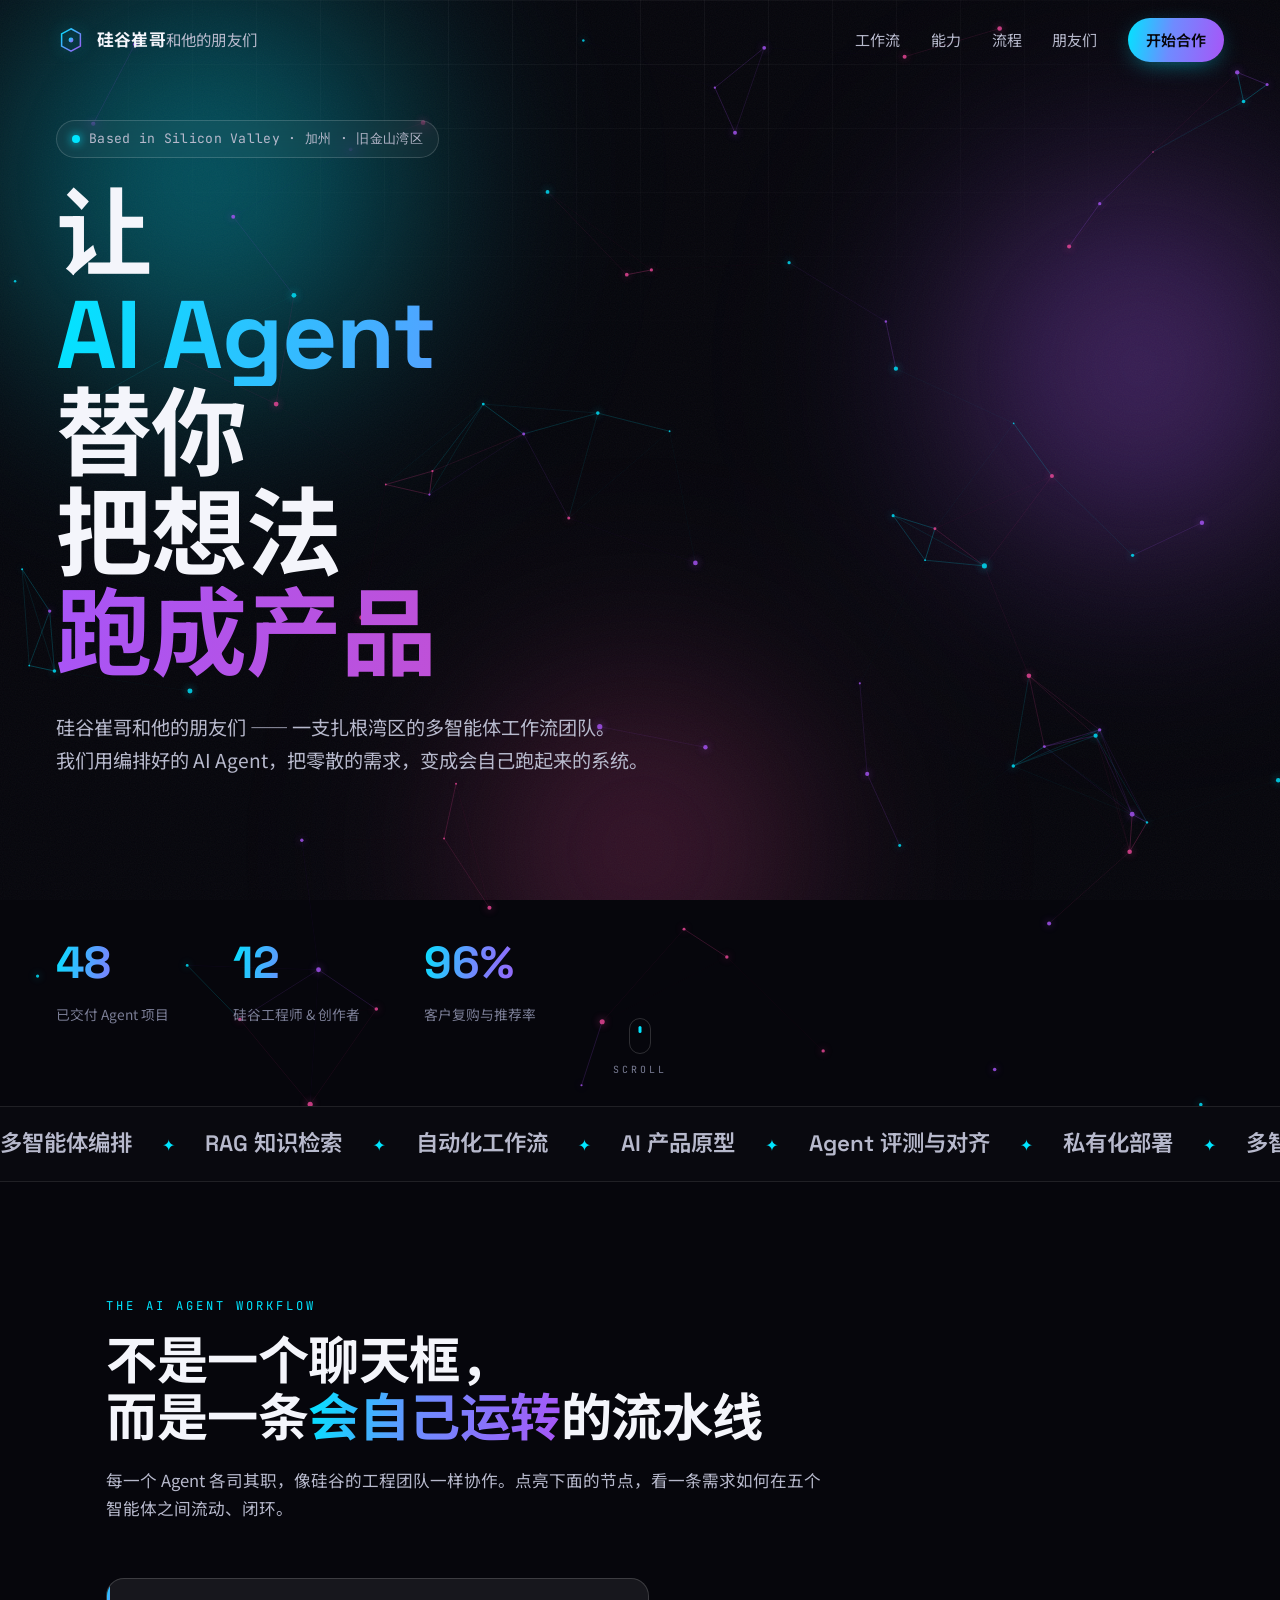
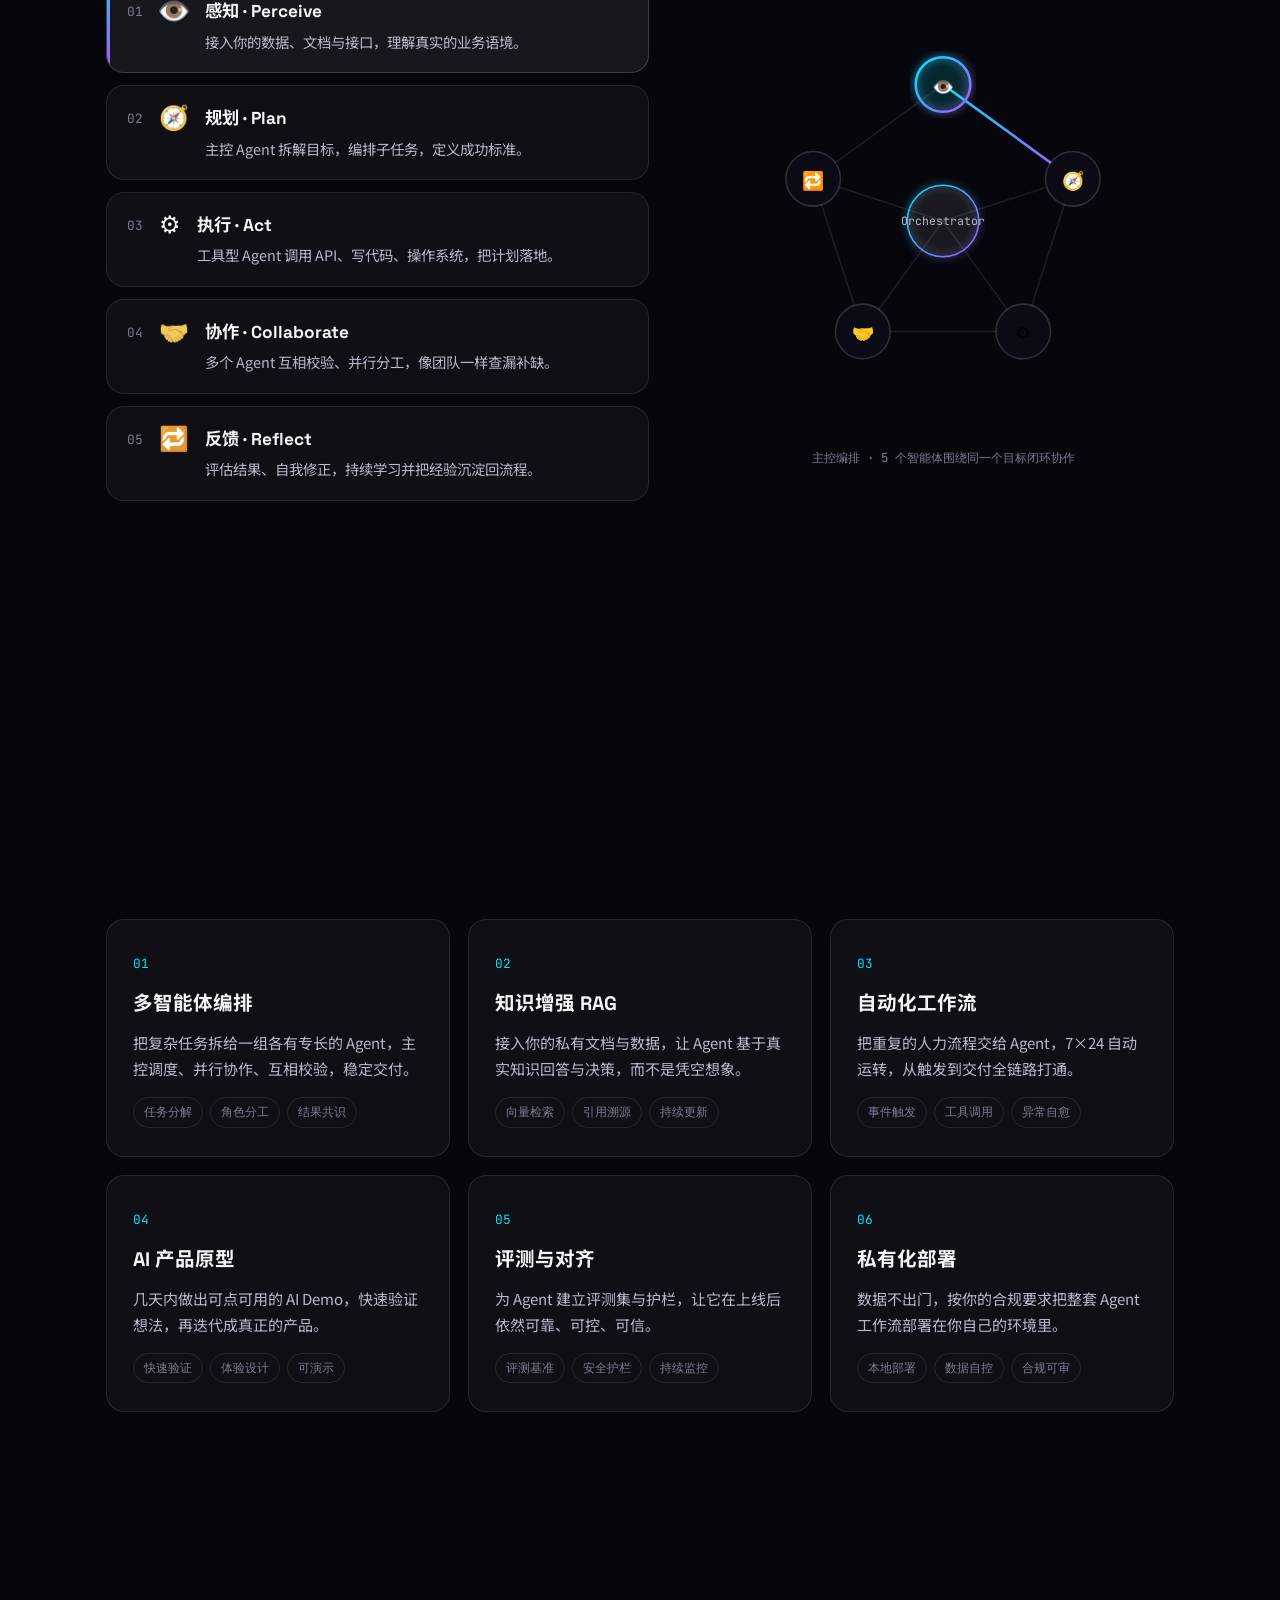
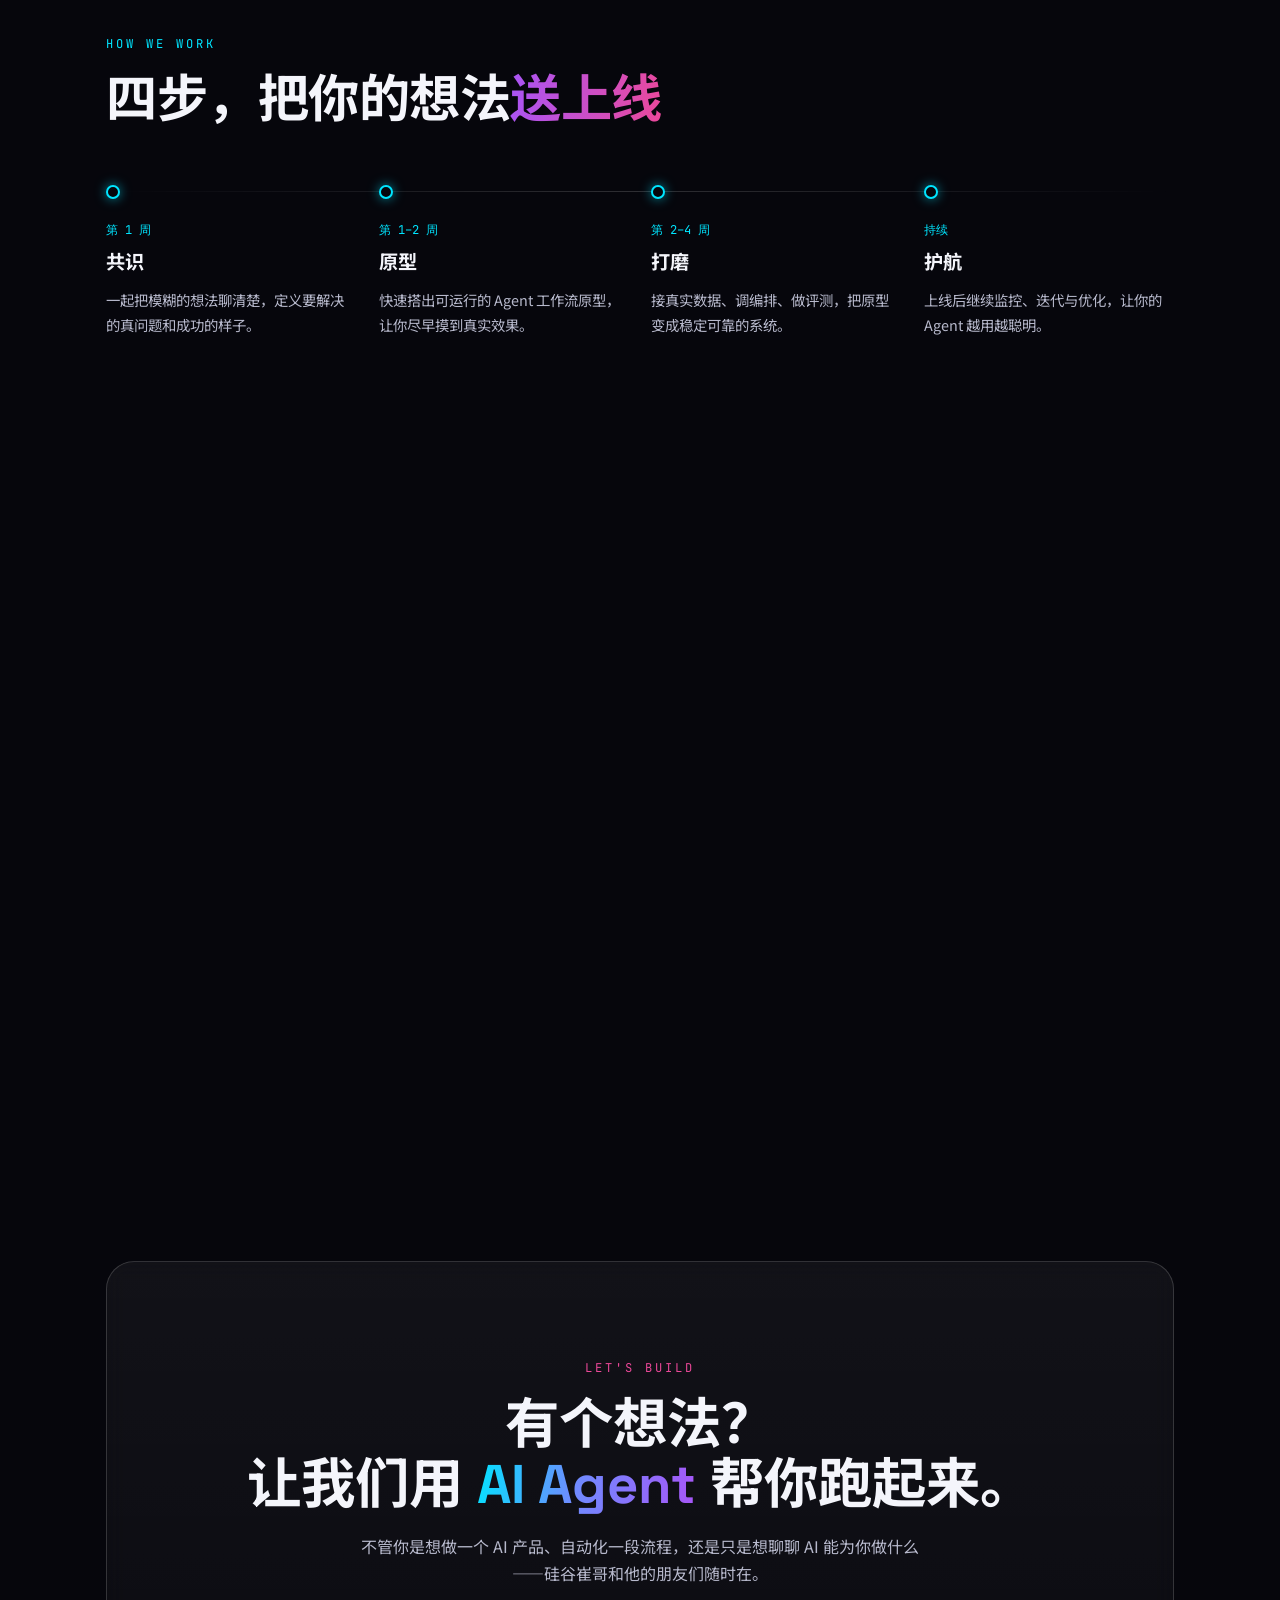
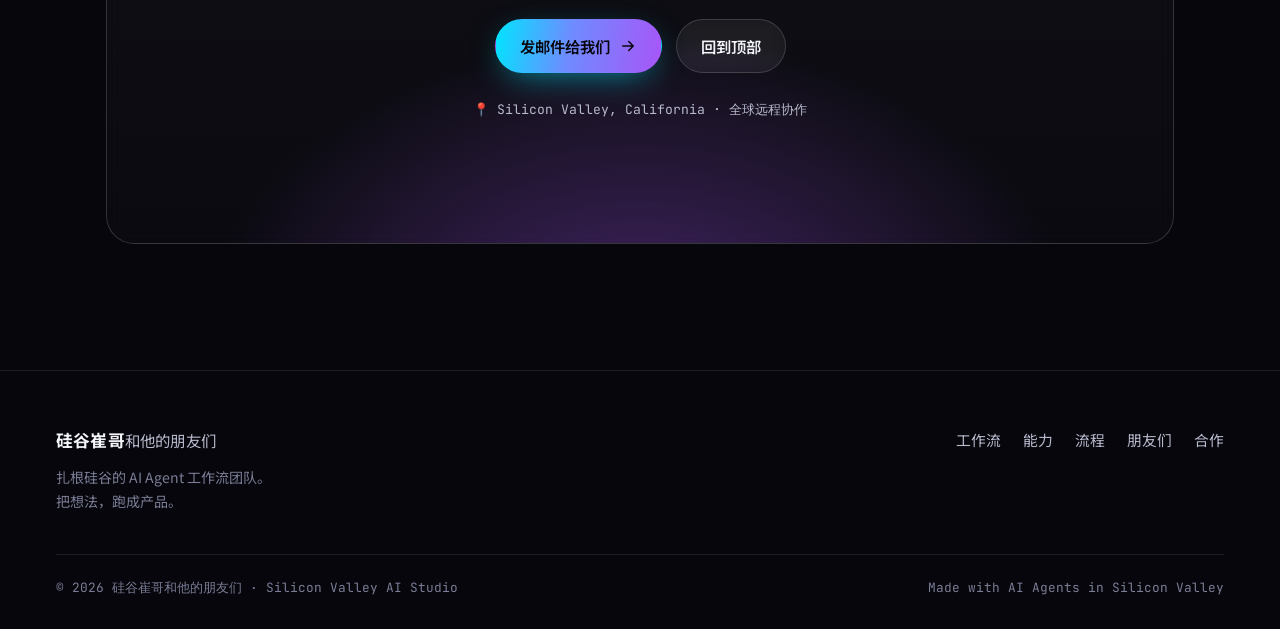
==== index.html @ d80233f5 "feat: 硅谷崔哥和他的朋友们 AI Agent 工作流官网 为「硅谷崔哥和他的朋友们」打造的品牌官网首版：  - Hero 神经网络粒子动画（Canvas），随光标流动 - 交互式 AI Agen" ====
<!DOCTYPE html>
<html lang="zh-CN">
<head>
  <meta charset="UTF-8" />
  <meta name="viewport" content="width=device-width, initial-scale=1.0" />
  <title>硅谷崔哥和他的朋友们 · AI Agent 工作流 | Silicon Valley AI Studio</title>
  <meta name="description" content="硅谷崔哥和他的朋友们——一支扎根硅谷的 AI Agent 工作流团队，用多智能体协作把你的想法变成可运行的产品。科技与艺术并存，让 AI 真正为你工作。" />
  <meta name="theme-color" content="#06060c" />
  <meta property="og:title" content="硅谷崔哥和他的朋友们 · AI Agent 工作流" />
  <meta property="og:description" content="扎根硅谷的多智能体工作流团队，把想法变成产品。" />
  <meta property="og:type" content="website" />
  <link rel="preconnect" href="https://fonts.googleapis.com" />
  <link rel="preconnect" href="https://fonts.gstatic.com" crossorigin />
  <link href="https://fonts.googleapis.com/css2?family=Space+Grotesk:wght@400;500;600;700&family=Inter:wght@400;500;600&family=Noto+Serif+SC:wght@500;700&family=Noto+Sans+SC:wght@300;400;500;700&family=JetBrains+Mono:wght@400;500&display=swap" rel="stylesheet" />
  <link rel="stylesheet" href="assets/css/style.css" />
  <link rel="icon" href="data:image/svg+xml,%3Csvg xmlns='http://www.w3.org/2000/svg' viewBox='0 0 32 32'%3E%3Cdefs%3E%3ClinearGradient id='g' x1='0' y1='0' x2='1' y2='1'%3E%3Cstop offset='0' stop-color='%2300e5ff'/%3E%3Cstop offset='1' stop-color='%23a855f7'/%3E%3C/linearGradient%3E%3C/defs%3E%3Crect width='32' height='32' rx='8' fill='%23090912'/%3E%3Cpath d='M16 5 L25 10 L25 22 L16 27 L7 22 L7 10 Z' fill='none' stroke='url(%23g)' stroke-width='2'/%3E%3Ccircle cx='16' cy='16' r='3' fill='url(%23g)'/%3E%3C/svg%3E" />
</head>
<body>
  <div class="aurora" aria-hidden="true">
    <span class="aurora__blob aurora__blob--1"></span>
    <span class="aurora__blob aurora__blob--2"></span>
    <span class="aurora__blob aurora__blob--3"></span>
  </div>
  <div class="grain" aria-hidden="true"></div>
  <div class="grid-overlay" aria-hidden="true"></div>

  <header class="nav" id="nav">
    <a class="nav__brand" href="#top" aria-label="返回顶部">
      <span class="nav__logo" aria-hidden="true">
        <svg viewBox="0 0 32 32" width="30" height="30">
          <defs>
            <linearGradient id="navg" x1="0" y1="0" x2="1" y2="1">
              <stop offset="0" stop-color="#00e5ff"/>
              <stop offset="1" stop-color="#a855f7"/>
            </linearGradient>
          </defs>
          <path d="M16 4 L26 9.5 L26 22.5 L16 28 L6 22.5 L6 9.5 Z" fill="none" stroke="url(#navg)" stroke-width="1.6"/>
          <circle cx="16" cy="16" r="2.6" fill="url(#navg)"/>
        </svg>
      </span>
      <span class="nav__name">硅谷崔哥<em>和他的朋友们</em></span>
    </a>
    <nav class="nav__links" aria-label="主导航">
      <a href="#workflow">工作流</a>
      <a href="#capabilities">能力</a>
      <a href="#process">流程</a>
      <a href="#friends">朋友们</a>
      <a href="#contact" class="nav__cta">开始合作</a>
    </nav>
    <button class="nav__toggle" id="navToggle" aria-label="打开菜单" aria-expanded="false">
      <span></span><span></span><span></span>
    </button>
  </header>

  <main id="top">
    <section class="hero" id="hero">
      <canvas class="hero__canvas" id="heroCanvas" aria-hidden="true"></canvas>
      <div class="hero__inner">
        <div class="hero__badge reveal">
          <span class="dot"></span> Based in Silicon Valley · 加州 · 旧金山湾区
        </div>
        <h1 class="hero__title">
          <span class="reveal" style="--d:.05s">让 <span class="grad">AI Agent</span> 替你</span>
          <span class="reveal" style="--d:.12s">把想法<span class="grad grad--2">跑成产品</span></span>
        </h1>
        <p class="hero__sub reveal" style="--d:.2s">
          硅谷崔哥和他的朋友们 —— 一支扎根湾区的多智能体工作流团队。<br />
          我们用编排好的 AI Agent，把零散的需求，变成会自己跑起来的系统。
        </p>
        <div class="hero__actions reveal" style="--d:.28s">
          <a href="#contact" class="btn btn--primary">
            <span>聊聊你的项目</span>
            <svg viewBox="0 0 24 24" width="18" height="18"><path d="M5 12h14M13 6l6 6-6 6" fill="none" stroke="currentColor" stroke-width="2" stroke-linecap="round" stroke-linejoin="round"/></svg>
          </a>
          <a href="#workflow" class="btn btn--ghost">看看工作流如何运转</a>
        </div>
        <dl class="hero__stats reveal" style="--d:.36s">
          <div><dt data-count="48">0</dt><dd>已交付 Agent 项目</dd></div>
          <div><dt data-count="12">0</dt><dd>硅谷工程师 &amp; 创作者</dd></div>
          <div><dt data-count="96" data-suffix="%">0</dt><dd>客户复购与推荐率</dd></div>
        </dl>
      </div>
      <a href="#workflow" class="hero__scroll" aria-label="向下滚动">
        <span class="hero__mouse"></span>
        <span class="hero__scroll-text">SCROLL</span>
      </a>
    </section>

    <div class="marquee" aria-hidden="true">
      <div class="marquee__track">
        <span>多智能体编排</span><i>✦</i><span>RAG 知识检索</span><i>✦</i><span>自动化工作流</span><i>✦</i>
        <span>AI 产品原型</span><i>✦</i><span>Agent 评测与对齐</span><i>✦</i><span>私有化部署</span><i>✦</i>
        <span>多智能体编排</span><i>✦</i><span>RAG 知识检索</span><i>✦</i><span>自动化工作流</span><i>✦</i>
        <span>AI 产品原型</span><i>✦</i><span>Agent 评测与对齐</span><i>✦</i><span>私有化部署</span><i>✦</i>
      </div>
    </div>

    <section class="section workflow" id="workflow">
      <div class="section__head reveal">
        <span class="eyebrow">THE AI AGENT WORKFLOW</span>
        <h2>不是一个聊天框，<br />而是一条<span class="grad">会自己运转</span>的流水线</h2>
        <p>每一个 Agent 各司其职，像硅谷的工程团队一样协作。点亮下面的节点，看一条需求如何在五个智能体之间流动、闭环。</p>
      </div>
      <div class="flow reveal">
        <ol class="flow__steps">
          <li class="flow__step is-active" data-step="0">
            <span class="flow__index">01</span>
            <span class="flow__icon">👁️</span>
            <div><h3>感知 · Perceive</h3><p>接入你的数据、文档与接口，理解真实的业务语境。</p></div>
          </li>
          <li class="flow__step" data-step="1">
            <span class="flow__index">02</span>
            <span class="flow__icon">🧭</span>
            <div><h3>规划 · Plan</h3><p>主控 Agent 拆解目标，编排子任务，定义成功标准。</p></div>
          </li>
          <li class="flow__step" data-step="2">
            <span class="flow__index">03</span>
            <span class="flow__icon">⚙️</span>
            <div><h3>执行 · Act</h3><p>工具型 Agent 调用 API、写代码、操作系统，把计划落地。</p></div>
          </li>
          <li class="flow__step" data-step="3">
            <span class="flow__index">04</span>
            <span class="flow__icon">🤝</span>
            <div><h3>协作 · Collaborate</h3><p>多个 Agent 互相校验、并行分工，像团队一样查漏补缺。</p></div>
          </li>
          <li class="flow__step" data-step="4">
            <span class="flow__index">05</span>
            <span class="flow__icon">🔁</span>
            <div><h3>反馈 · Reflect</h3><p>评估结果、自我修正，持续学习并把经验沉淀回流程。</p></div>
          </li>
        </ol>
        <div class="flow__stage" aria-hidden="true">
          <svg class="flow__diagram" viewBox="0 0 400 400" id="flowDiagram">
            <defs>
              <linearGradient id="edge" x1="0" y1="0" x2="1" y2="1">
                <stop offset="0" stop-color="#00e5ff"/>
                <stop offset="1" stop-color="#a855f7"/>
              </linearGradient>
              <filter id="glow"><feGaussianBlur stdDeviation="4" result="b"/><feMerge><feMergeNode in="b"/><feMergeNode in="SourceGraphic"/></feMerge></filter>
            </defs>
            <g class="flow__edges" id="flowEdges"></g>
            <circle class="flow__core" cx="200" cy="200" r="34" />
            <text class="flow__core-label" x="200" y="200" text-anchor="middle" dominant-baseline="central">Orchestrator</text>
            <g id="flowNodes"></g>
          </svg>
          <p class="flow__hint">主控编排 · 5 个智能体围绕同一个目标闭环协作</p>
        </div>
      </div>
    </section>

    <section class="section capabilities" id="capabilities">
      <div class="section__head reveal">
        <span class="eyebrow">WHAT WE BUILD</span>
        <h2>我们替你<span class="grad">造</span>什么</h2>
        <p>从一个想法到上线运行，每一层都有对应的 Agent 能力托底。</p>
      </div>
      <div class="cards">
        <article class="card reveal" style="--d:.04s">
          <span class="card__num">01</span><h3>多智能体编排</h3>
          <p>把复杂任务拆给一组各有专长的 Agent，主控调度、并行协作、互相校验，稳定交付。</p>
          <ul><li>任务分解</li><li>角色分工</li><li>结果共识</li></ul>
        </article>
        <article class="card reveal" style="--d:.1s">
          <span class="card__num">02</span><h3>知识增强 RAG</h3>
          <p>接入你的私有文档与数据，让 Agent 基于真实知识回答与决策，而不是凭空想象。</p>
          <ul><li>向量检索</li><li>引用溯源</li><li>持续更新</li></ul>
        </article>
        <article class="card reveal" style="--d:.16s">
          <span class="card__num">03</span><h3>自动化工作流</h3>
          <p>把重复的人力流程交给 Agent，7×24 自动运转，从触发到交付全链路打通。</p>
          <ul><li>事件触发</li><li>工具调用</li><li>异常自愈</li></ul>
        </article>
        <article class="card reveal" style="--d:.22s">
          <span class="card__num">04</span><h3>AI 产品原型</h3>
          <p>几天内做出可点可用的 AI Demo，快速验证想法，再迭代成真正的产品。</p>
          <ul><li>快速验证</li><li>体验设计</li><li>可演示</li></ul>
        </article>
        <article class="card reveal" style="--d:.28s">
          <span class="card__num">05</span><h3>评测与对齐</h3>
          <p>为 Agent 建立评测集与护栏，让它在上线后依然可靠、可控、可信。</p>
          <ul><li>评测基准</li><li>安全护栏</li><li>持续监控</li></ul>
        </article>
        <article class="card reveal" style="--d:.34s">
          <span class="card__num">06</span><h3>私有化部署</h3>
          <p>数据不出门，按你的合规要求把整套 Agent 工作流部署在你自己的环境里。</p>
          <ul><li>本地部署</li><li>数据自控</li><li>合规可审</li></ul>
        </article>
      </div>
    </section>

    <section class="section process" id="process">
      <div class="section__head reveal">
        <span class="eyebrow">HOW WE WORK</span>
        <h2>四步，把你的想法<span class="grad grad--2">送上线</span></h2>
      </div>
      <div class="timeline">
        <div class="timeline__item reveal">
          <span class="timeline__dot"></span><span class="timeline__week">第 1 周</span>
          <h3>共识</h3><p>一起把模糊的想法聊清楚，定义要解决的真问题和成功的样子。</p>
        </div>
        <div class="timeline__item reveal" style="--d:.1s">
          <span class="timeline__dot"></span><span class="timeline__week">第 1–2 周</span>
          <h3>原型</h3><p>快速搭出可运行的 Agent 工作流原型，让你尽早摸到真实效果。</p>
        </div>
        <div class="timeline__item reveal" style="--d:.2s">
          <span class="timeline__dot"></span><span class="timeline__week">第 2–4 周</span>
          <h3>打磨</h3><p>接真实数据、调编排、做评测，把原型变成稳定可靠的系统。</p>
        </div>
        <div class="timeline__item reveal" style="--d:.3s">
          <span class="timeline__dot"></span><span class="timeline__week">持续</span>
          <h3>护航</h3><p>上线后继续监控、迭代与优化，让你的 Agent 越用越聪明。</p>
        </div>
      </div>
    </section>

    <section class="section friends" id="friends">
      <div class="section__head reveal">
        <span class="eyebrow">CUI &amp; FRIENDS</span>
        <h2>崔哥和<span class="grad">一群硅谷的朋友</span></h2>
        <p>我们不是一家冷冰冰的公司，而是一群在硅谷一线写代码、做产品、玩 AI 的朋友。</p>
      </div>
      <div class="friends__grid">
        <article class="friend reveal">
          <div class="friend__avatar" style="--c1:#00e5ff;--c2:#a855f7">崔</div>
          <h3>崔哥</h3><span class="friend__role">主理人 · 连接者</span>
          <p>在硅谷待了十几年，把工程师、创作者和好想法连在一起的那个人。</p>
        </article>
        <article class="friend reveal" style="--d:.08s">
          <div class="friend__avatar" style="--c1:#38bdf8;--c2:#22d3ee">A</div>
          <h3>Agent 工程师们</h3><span class="friend__role">把 AI 跑通的人</span>
          <p>来自一线大厂与创业公司的工程师，专攻多智能体系统与基础设施。</p>
        </article>
        <article class="friend reveal" style="--d:.16s">
          <div class="friend__avatar" style="--c1:#a855f7;--c2:#ec4899">D</div>
          <h3>设计与体验</h3><span class="friend__role">让技术有温度</span>
          <p>把复杂的 AI 包装成好看、好用、让人记得住的产品体验。</p>
        </article>
        <article class="friend reveal" style="--d:.24s">
          <div class="friend__avatar" style="--c1:#f59e0b;--c2:#ef4444">C</div>
          <h3>创作者社区</h3><span class="friend__role">把声音传出去</span>
          <p>一群懂内容、懂传播的朋友，帮好产品被更多人看见。</p>
        </article>
      </div>
    </section>

    <section class="section contact" id="contact">
      <div class="contact__card reveal">
        <div class="contact__glow" aria-hidden="true"></div>
        <span class="eyebrow">LET'S BUILD</span>
        <h2>有个想法？<br />让我们用 <span class="grad">AI Agent</span> 帮你跑起来。</h2>
        <p>不管你是想做一个 AI 产品、自动化一段流程，还是只是想聊聊 AI 能为你做什么——硅谷崔哥和他的朋友们随时在。</p>
        <div class="contact__actions">
          <a href="mailto:lei@piastech.com?subject=想聊聊一个%20AI%20Agent%20项目" class="btn btn--primary">
            <span>发邮件给我们</span>
            <svg viewBox="0 0 24 24" width="18" height="18"><path d="M5 12h14M13 6l6 6-6 6" fill="none" stroke="currentColor" stroke-width="2" stroke-linecap="round" stroke-linejoin="round"/></svg>
          </a>
          <a href="#top" class="btn btn--ghost">回到顶部</a>
        </div>
        <p class="contact__meta">📍 Silicon Valley, California · 全球远程协作</p>
      </div>
    </section>
  </main>

  <footer class="footer">
    <div class="footer__inner">
      <div class="footer__brand">
        <span class="nav__name">硅谷崔哥<em>和他的朋友们</em></span>
        <p>扎根硅谷的 AI Agent 工作流团队。<br />把想法，跑成产品。</p>
      </div>
      <nav class="footer__nav" aria-label="页脚导航">
        <a href="#workflow">工作流</a>
        <a href="#capabilities">能力</a>
        <a href="#process">流程</a>
        <a href="#friends">朋友们</a>
        <a href="#contact">合作</a>
      </nav>
    </div>
    <div class="footer__bottom">
      <span>© <span id="year">2026</span> 硅谷崔哥和他的朋友们 · Silicon Valley AI Studio</span>
      <span class="footer__made">Made with AI Agents in Silicon Valley</span>
    </div>
  </footer>

  <script src="assets/js/hero.js" defer></script>
  <script src="assets/js/main.js" defer></script>
</body>
</html>
---- assets/css/style.css ----
/* =========================================================
   硅谷崔哥和他的朋友们 · Silicon Valley AI Studio
   Tech + Art aesthetic. Dark, aurora, glass, gradient.
   ========================================================= */

:root {
  --bg: #06060c;
  --bg-soft: #0b0b16;
  --ink: #f4f5fb;
  --ink-dim: #b7b9cc;
  --ink-faint: #7a7d95;
  --line: rgba(255, 255, 255, 0.09);
  --line-strong: rgba(255, 255, 255, 0.16);
  --cyan: #00e5ff;
  --violet: #a855f7;
  --pink: #ec4899;
  --grad: linear-gradient(100deg, #00e5ff 0%, #6f8bff 45%, #a855f7 100%);
  --grad-2: linear-gradient(100deg, #a855f7 0%, #ec4899 100%);
  --glass: rgba(255, 255, 255, 0.04);
  --glass-strong: rgba(255, 255, 255, 0.07);
  --shadow: 0 30px 80px -30px rgba(0, 0, 0, 0.8);
  --r: 18px;
  --max: 1180px;
  --font-zh: "Noto Sans SC", system-ui, sans-serif;
  --font-display: "Space Grotesk", "Noto Sans SC", system-ui, sans-serif;
  --font-mono: "JetBrains Mono", ui-monospace, monospace;
  --font-serif: "Noto Serif SC", serif;
}

* { box-sizing: border-box; margin: 0; padding: 0; }

html { scroll-behavior: smooth; -webkit-text-size-adjust: 100%; }

body {
  font-family: var(--font-zh);
  background: var(--bg);
  color: var(--ink);
  line-height: 1.7;
  overflow-x: hidden;
  position: relative;
  -webkit-font-smoothing: antialiased;
}

a { color: inherit; text-decoration: none; }
ul { list-style: none; }
img, svg { display: block; max-width: 100%; }

.grad {
  background: var(--grad);
  -webkit-background-clip: text; background-clip: text;
  -webkit-text-fill-color: transparent; color: transparent;
}
.grad--2 { background: var(--grad-2); -webkit-background-clip: text; background-clip: text; -webkit-text-fill-color: transparent; }

/* ---------- Backgrounds ---------- */
.aurora { position: fixed; inset: 0; z-index: -3; overflow: hidden; pointer-events: none; }
.aurora__blob {
  position: absolute; border-radius: 50%; filter: blur(90px); opacity: 0.5;
  mix-blend-mode: screen; will-change: transform;
}
.aurora__blob--1 { width: 52vw; height: 52vw; left: -10vw; top: -12vw; background: radial-gradient(circle, #00e5ff, transparent 65%); animation: drift1 22s ease-in-out infinite; }
.aurora__blob--2 { width: 46vw; height: 46vw; right: -12vw; top: 8vh; background: radial-gradient(circle, #a855f7, transparent 65%); animation: drift2 26s ease-in-out infinite; }
.aurora__blob--3 { width: 40vw; height: 40vw; left: 30vw; bottom: -16vw; background: radial-gradient(circle, #ec4899, transparent 65%); opacity: 0.35; animation: drift3 30s ease-in-out infinite; }
@keyframes drift1 { 0%,100%{transform:translate(0,0) scale(1);} 50%{transform:translate(8vw,6vh) scale(1.15);} }
@keyframes drift2 { 0%,100%{transform:translate(0,0) scale(1);} 50%{transform:translate(-7vw,10vh) scale(1.1);} }
@keyframes drift3 { 0%,100%{transform:translate(0,0) scale(1);} 50%{transform:translate(-5vw,-8vh) scale(1.2);} }

.grid-overlay {
  position: fixed; inset: 0; z-index: -2; pointer-events: none;
  background-image: linear-gradient(var(--line) 1px, transparent 1px), linear-gradient(90deg, var(--line) 1px, transparent 1px);
  background-size: 64px 64px;
  mask-image: radial-gradient(ellipse 80% 60% at 50% 0%, #000 5%, transparent 70%);
  -webkit-mask-image: radial-gradient(ellipse 80% 60% at 50% 0%, #000 5%, transparent 70%);
  opacity: 0.5;
}
.grain {
  position: fixed; inset: 0; z-index: -1; pointer-events: none; opacity: 0.045;
  background-image: url("data:image/svg+xml,%3Csvg xmlns='http://www.w3.org/2000/svg' width='160' height='160'%3E%3Cfilter id='n'%3E%3CfeTurbulence type='fractalNoise' baseFrequency='0.85' numOctaves='3'/%3E%3C/filter%3E%3Crect width='100%25' height='100%25' filter='url(%23n)'/%3E%3C/svg%3E");
}

/* ---------- Reveal animation ---------- */
.reveal { opacity: 0; transform: translateY(26px); transition: opacity .7s cubic-bezier(.2,.7,.2,1) var(--d,0s), transform .7s cubic-bezier(.2,.7,.2,1) var(--d,0s); }
.reveal.in { opacity: 1; transform: none; }
@media (prefers-reduced-motion: reduce) {
  * { animation: none !important; transition: none !important; }
  .reveal { opacity: 1; transform: none; }
}

/* ---------- Navigation ---------- */
.nav {
  position: fixed; top: 0; left: 0; right: 0; z-index: 100;
  display: flex; align-items: center; justify-content: space-between;
  padding: 18px clamp(20px, 5vw, 56px);
  transition: background .4s, backdrop-filter .4s, border-color .4s, padding .4s;
  border-bottom: 1px solid transparent;
}
.nav.scrolled {
  background: rgba(6,6,12,0.72); backdrop-filter: blur(16px) saturate(140%);
  border-bottom-color: var(--line); padding-top: 12px; padding-bottom: 12px;
}
.nav__brand { display: flex; align-items: center; gap: 11px; }
.nav__logo svg { filter: drop-shadow(0 0 8px rgba(0,229,255,.4)); }
.nav__name { font-family: var(--font-display); font-weight: 700; font-size: 1.05rem; letter-spacing: .2px; }
.nav__name em { font-style: normal; font-weight: 400; color: var(--ink-dim); font-size: .92em; }
.nav__links { display: flex; align-items: center; gap: clamp(18px, 2.4vw, 34px); }
.nav__links a { font-size: .94rem; color: var(--ink-dim); transition: color .25s; position: relative; }
.nav__links a:not(.nav__cta):hover { color: var(--ink); }
.nav__links a:not(.nav__cta)::after { content:""; position:absolute; left:0; right:100%; bottom:-6px; height:1px; background:var(--grad); transition:right .3s; }
.nav__links a:not(.nav__cta):hover::after { right:0; }
.nav__cta {
  padding: 9px 18px; border-radius: 999px; color: #06060c !important; font-weight: 600;
  background: var(--grad); box-shadow: 0 6px 24px -8px rgba(0,229,255,.6);
  transition: transform .2s, box-shadow .25s;
}
.nav__cta:hover { transform: translateY(-2px); box-shadow: 0 10px 30px -8px rgba(168,85,247,.7); }
.nav__toggle { display: none; flex-direction: column; gap: 5px; background: none; border: 0; cursor: pointer; padding: 8px; }
.nav__toggle span { width: 24px; height: 2px; background: var(--ink); border-radius: 2px; transition: .3s; }
.nav__toggle[aria-expanded="true"] span:nth-child(1) { transform: translateY(7px) rotate(45deg); }
.nav__toggle[aria-expanded="true"] span:nth-child(2) { opacity: 0; }
.nav__toggle[aria-expanded="true"] span:nth-child(3) { transform: translateY(-7px) rotate(-45deg); }

/* ---------- Hero ---------- */
.hero { position: relative; min-height: 100svh; display: flex; align-items: center; padding: 120px clamp(20px,5vw,56px) 80px; overflow: hidden; }
.hero__canvas { position: absolute; inset: 0; width: 100%; height: 100%; z-index: 0; opacity: .9; }
.hero__inner { position: relative; z-index: 2; max-width: var(--max); margin: 0 auto; width: 100%; }
.hero__badge {
  display: inline-flex; align-items: center; gap: 9px; font-size: .82rem; letter-spacing: .3px;
  color: var(--ink-dim); padding: 7px 15px; border: 1px solid var(--line-strong); border-radius: 999px;
  background: var(--glass); backdrop-filter: blur(8px); margin-bottom: 28px; font-family: var(--font-mono);
}
.hero__badge .dot { width: 8px; height: 8px; border-radius: 50%; background: var(--cyan); box-shadow: 0 0 10px var(--cyan); animation: pulse 2s infinite; }
@keyframes pulse { 0%,100%{opacity:1;transform:scale(1);} 50%{opacity:.4;transform:scale(.7);} }
.hero__title {
  font-family: var(--font-display); font-weight: 700; line-height: 1.04; letter-spacing: -1px;
  font-size: clamp(2.6rem, 7.5vw, 6rem); margin-bottom: 26px;
}
.hero__title span { display: block; }
.hero__sub { font-size: clamp(1rem, 1.5vw, 1.22rem); color: var(--ink-dim); max-width: 620px; margin-bottom: 38px; }
.hero__actions { display: flex; flex-wrap: wrap; gap: 14px; margin-bottom: 56px; }
.hero__stats { display: flex; flex-wrap: wrap; gap: clamp(28px, 5vw, 64px); }
.hero__stats dt { font-family: var(--font-display); font-weight: 700; font-size: clamp(1.8rem, 3.5vw, 2.8rem); background: var(--grad); -webkit-background-clip: text; background-clip: text; -webkit-text-fill-color: transparent; }
.hero__stats dd { font-size: .86rem; color: var(--ink-faint); margin-top: 2px; }

.hero__scroll { position: absolute; bottom: 28px; left: 50%; transform: translateX(-50%); z-index: 2; display: flex; flex-direction: column; align-items: center; gap: 8px; }
.hero__mouse { width: 22px; height: 36px; border: 1.5px solid var(--line-strong); border-radius: 12px; position: relative; }
.hero__mouse::after { content:""; position:absolute; top:7px; left:50%; transform:translateX(-50%); width:3px; height:7px; border-radius:2px; background:var(--cyan); animation: wheel 1.6s infinite; }
@keyframes wheel { 0%{opacity:0;transform:translate(-50%,0);} 40%{opacity:1;} 100%{opacity:0;transform:translate(-50%,10px);} }
.hero__scroll-text { font-family: var(--font-mono); font-size: .62rem; letter-spacing: 3px; color: var(--ink-faint); }

/* ---------- Buttons ---------- */
.btn { display: inline-flex; align-items: center; gap: 9px; padding: 13px 24px; border-radius: 999px; font-weight: 600; font-size: .96rem; cursor: pointer; transition: transform .2s, box-shadow .25s, background .25s; border: 1px solid transparent; }
.btn svg { transition: transform .25s; }
.btn--primary { background: var(--grad); color: #06060c; box-shadow: 0 10px 34px -12px rgba(0,229,255,.7); }
.btn--primary:hover { transform: translateY(-3px); box-shadow: 0 16px 42px -12px rgba(168,85,247,.75); }
.btn--primary:hover svg { transform: translateX(4px); }
.btn--ghost { background: var(--glass); border-color: var(--line-strong); color: var(--ink); backdrop-filter: blur(8px); }
.btn--ghost:hover { transform: translateY(-3px); border-color: var(--cyan); color: #fff; }

/* ---------- Marquee ---------- */
.marquee { border-top: 1px solid var(--line); border-bottom: 1px solid var(--line); padding: 18px 0; overflow: hidden; background: rgba(255,255,255,0.015); }
.marquee__track { display: flex; align-items: center; gap: 30px; width: max-content; animation: scroll-x 32s linear infinite; }
.marquee__track span { font-family: var(--font-display); font-weight: 600; font-size: 1.4rem; color: var(--ink-dim); white-space: nowrap; }
.marquee__track i { color: var(--cyan); font-style: normal; }
@keyframes scroll-x { to { transform: translateX(-50%); } }

/* ---------- Sections ---------- */
.section { max-width: var(--max); margin: 0 auto; padding: clamp(80px, 12vh, 140px) clamp(20px, 5vw, 56px); }
.section__head { max-width: 720px; margin-bottom: 56px; }
.eyebrow { font-family: var(--font-mono); font-size: .76rem; letter-spacing: 3px; color: var(--cyan); display: inline-block; margin-bottom: 16px; }
.section__head h2 { font-family: var(--font-display); font-weight: 700; line-height: 1.12; letter-spacing: -.5px; font-size: clamp(1.9rem, 4.5vw, 3.2rem); margin-bottom: 18px; }
.section__head p { color: var(--ink-dim); font-size: clamp(1rem, 1.3vw, 1.12rem); }

/* ---------- Workflow ---------- */
.flow { display: grid; grid-template-columns: 1fr 0.85fr; gap: clamp(30px, 5vw, 70px); align-items: center; }
.flow__steps { display: flex; flex-direction: column; gap: 12px; }
.flow__step { display: flex; align-items: flex-start; gap: 16px; padding: 18px 20px; border: 1px solid var(--line); border-radius: var(--r); background: var(--glass); cursor: pointer; transition: border-color .3s, background .3s, transform .3s; position: relative; overflow: hidden; }
.flow__step::before { content:""; position:absolute; left:0; top:0; bottom:0; width:3px; background: var(--grad); transform: scaleY(0); transform-origin: top; transition: transform .35s; }
.flow__step:hover { transform: translateX(4px); border-color: var(--line-strong); }
.flow__step.is-active { background: var(--glass-strong); border-color: var(--line-strong); }
.flow__step.is-active::before { transform: scaleY(1); }
.flow__index { font-family: var(--font-mono); font-size: .8rem; color: var(--ink-faint); padding-top: 4px; }
.flow__icon { font-size: 1.5rem; line-height: 1; filter: grayscale(.3); transition: filter .3s, transform .3s; }
.flow__step.is-active .flow__icon { filter: none; transform: scale(1.12); }
.flow__step h3 { font-family: var(--font-display); font-size: 1.08rem; margin-bottom: 3px; }
.flow__step p { font-size: .9rem; color: var(--ink-dim); }
.flow__stage { display: flex; flex-direction: column; align-items: center; gap: 16px; }
.flow__diagram { width: 100%; max-width: 420px; aspect-ratio: 1; overflow: visible; }
.flow__core { fill: rgba(255,255,255,.04); stroke: url(#edge); stroke-width: 1.5; filter: url(#glow); }
.flow__core-label { font-family: var(--font-mono); font-size: 11px; fill: var(--ink-dim); }
.flow__node circle { fill: var(--bg-soft); stroke: var(--line-strong); stroke-width: 1.5; transition: stroke .3s, fill .3s; }
.flow__node.is-active circle { stroke: url(#edge); stroke-width: 2.5; fill: rgba(0,229,255,.08); filter: url(#glow); }
.flow__node text { font-size: 17px; text-anchor: middle; dominant-baseline: central; }
.flow__edges path { fill: none; stroke: var(--line); stroke-width: 1.5; transition: stroke .3s, stroke-width .3s; }
.flow__edges path.is-active { stroke: url(#edge); stroke-width: 2.5; }
.flow__hint { font-family: var(--font-mono); font-size: .78rem; color: var(--ink-faint); text-align: center; }
@keyframes dash { to { stroke-dashoffset: 0; } }

/* ---------- Cards ---------- */
.cards { display: grid; grid-template-columns: repeat(3, 1fr); gap: 18px; }
.card { padding: 28px 26px; border: 1px solid var(--line); border-radius: var(--r); background: var(--glass); position: relative; overflow: hidden; transition: transform .35s, border-color .35s, background .35s; }
.card::after { content:""; position:absolute; inset:0; border-radius: var(--r); padding:1px; background: var(--grad); -webkit-mask: linear-gradient(#000 0 0) content-box, linear-gradient(#000 0 0); -webkit-mask-composite: xor; mask-composite: exclude; opacity:0; transition: opacity .35s; pointer-events:none; }
.card:hover { transform: translateY(-6px); background: var(--glass-strong); }
.card:hover::after { opacity: 1; }
.card__num { font-family: var(--font-mono); font-size: .8rem; color: var(--cyan); }
.card h3 { font-family: var(--font-display); font-size: 1.22rem; margin: 12px 0 10px; }
.card p { font-size: .94rem; color: var(--ink-dim); margin-bottom: 16px; }
.card ul { display: flex; flex-wrap: wrap; gap: 7px; }
.card li { font-family: var(--font-mono); font-size: .74rem; color: var(--ink-faint); padding: 4px 10px; border: 1px solid var(--line); border-radius: 999px; }

/* ---------- Timeline ---------- */
.timeline { display: grid; grid-template-columns: repeat(4, 1fr); gap: 22px; position: relative; }
.timeline::before { content:""; position:absolute; top: 7px; left: 0; right: 0; height: 1px; background: linear-gradient(90deg, transparent, var(--line-strong), transparent); }
.timeline__item { position: relative; padding-top: 30px; }
.timeline__dot { position: absolute; top: 1px; left: 0; width: 14px; height: 14px; border-radius: 50%; background: var(--bg); border: 2px solid var(--cyan); box-shadow: 0 0 12px rgba(0,229,255,.6); }
.timeline__week { font-family: var(--font-mono); font-size: .76rem; color: var(--cyan); }
.timeline__item h3 { font-family: var(--font-display); font-size: 1.2rem; margin: 6px 0 8px; }
.timeline__item p { font-size: .9rem; color: var(--ink-dim); }

/* ---------- Friends ---------- */
.friends__grid { display: grid; grid-template-columns: repeat(4, 1fr); gap: 18px; }
.friend { padding: 30px 24px; border: 1px solid var(--line); border-radius: var(--r); background: var(--glass); text-align: center; transition: transform .35s, border-color .35s; }
.friend:hover { transform: translateY(-6px); border-color: var(--line-strong); }
.friend__avatar { width: 72px; height: 72px; border-radius: 50%; margin: 0 auto 16px; display: grid; place-items: center; font-family: var(--font-display); font-weight: 700; font-size: 1.6rem; color: #06060c; background: linear-gradient(135deg, var(--c1), var(--c2)); box-shadow: 0 12px 30px -10px var(--c2); }
.friend h3 { font-family: var(--font-display); font-size: 1.12rem; margin-bottom: 4px; }
.friend__role { font-family: var(--font-mono); font-size: .74rem; color: var(--cyan); display: block; margin-bottom: 12px; }
.friend p { font-size: .9rem; color: var(--ink-dim); }

/* ---------- Contact ---------- */
.contact { padding-bottom: clamp(100px, 14vh, 160px); }
.contact__card { position: relative; overflow: hidden; text-align: center; padding: clamp(48px, 8vw, 90px) clamp(24px, 6vw, 80px); border: 1px solid var(--line-strong); border-radius: 28px; background: linear-gradient(180deg, rgba(255,255,255,.05), rgba(255,255,255,.02)); backdrop-filter: blur(10px); }
.contact__glow { position: absolute; inset: 0; background: radial-gradient(ellipse 60% 80% at 50% 120%, rgba(168,85,247,.4), transparent 70%); pointer-events: none; }
.contact__card .eyebrow { color: var(--pink); }
.contact__card h2 { font-family: var(--font-display); font-weight: 700; line-height: 1.1; font-size: clamp(1.9rem, 5vw, 3.4rem); margin-bottom: 18px; position: relative; }
.contact__card > p { color: var(--ink-dim); max-width: 560px; margin: 0 auto 32px; position: relative; }
.contact__actions { display: flex; flex-wrap: wrap; gap: 14px; justify-content: center; position: relative; margin-bottom: 26px; }
.contact__meta { font-family: var(--font-mono); font-size: .82rem; color: var(--ink-faint); position: relative; }

/* ---------- Footer ---------- */
.footer { border-top: 1px solid var(--line); padding: 56px clamp(20px,5vw,56px) 30px; }
.footer__inner { max-width: var(--max); margin: 0 auto; display: flex; flex-wrap: wrap; gap: 30px; justify-content: space-between; align-items: flex-start; }
.footer__brand p { color: var(--ink-faint); font-size: .88rem; margin-top: 10px; }
.footer__nav { display: flex; flex-wrap: wrap; gap: 22px; }
.footer__nav a { color: var(--ink-dim); font-size: .92rem; transition: color .25s; }
.footer__nav a:hover { color: var(--cyan); }
.footer__bottom { max-width: var(--max); margin: 40px auto 0; padding-top: 22px; border-top: 1px solid var(--line); display: flex; flex-wrap: wrap; gap: 12px; justify-content: space-between; color: var(--ink-faint); font-size: .8rem; font-family: var(--font-mono); }

/* ---------- Responsive ---------- */
@media (max-width: 900px) {
  .nav__links { position: fixed; inset: 0 0 auto 0; top: 0; flex-direction: column; gap: 22px; padding: 100px 40px 40px; background: rgba(6,6,12,.96); backdrop-filter: blur(20px); transform: translateY(-100%); transition: transform .4s cubic-bezier(.2,.7,.2,1); height: 100svh; justify-content: center; }
  .nav__links.open { transform: none; }
  .nav__links a { font-size: 1.3rem; }
  .nav__toggle { display: flex; z-index: 101; }
  .flow { grid-template-columns: 1fr; }
  .flow__stage { order: -1; }
  .cards { grid-template-columns: repeat(2, 1fr); }
  .timeline { grid-template-columns: repeat(2, 1fr); gap: 30px 22px; }
  .timeline::before { display: none; }
  .friends__grid { grid-template-columns: repeat(2, 1fr); }
}
@media (max-width: 560px) {
  .cards, .friends__grid, .timeline { grid-template-columns: 1fr; }
  .hero__stats { gap: 24px; }
  .footer__bottom { flex-direction: column; }
}
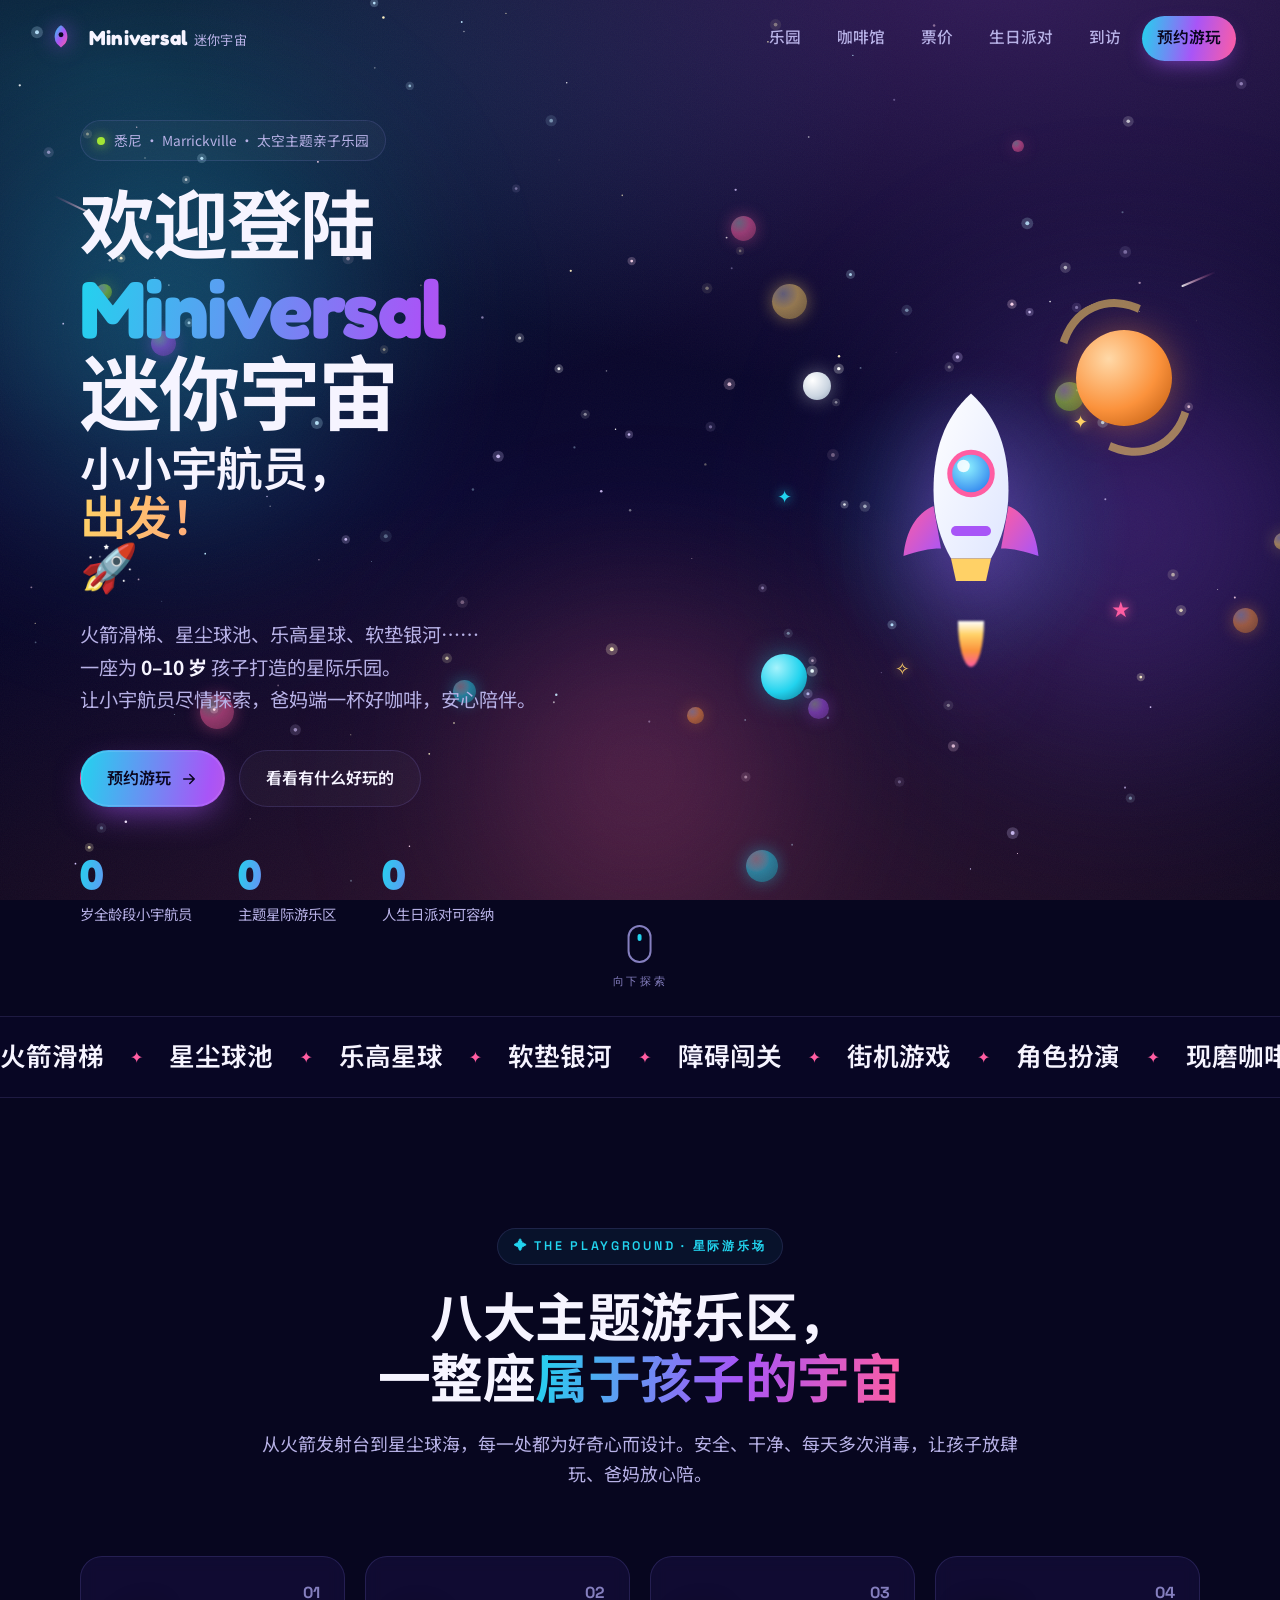
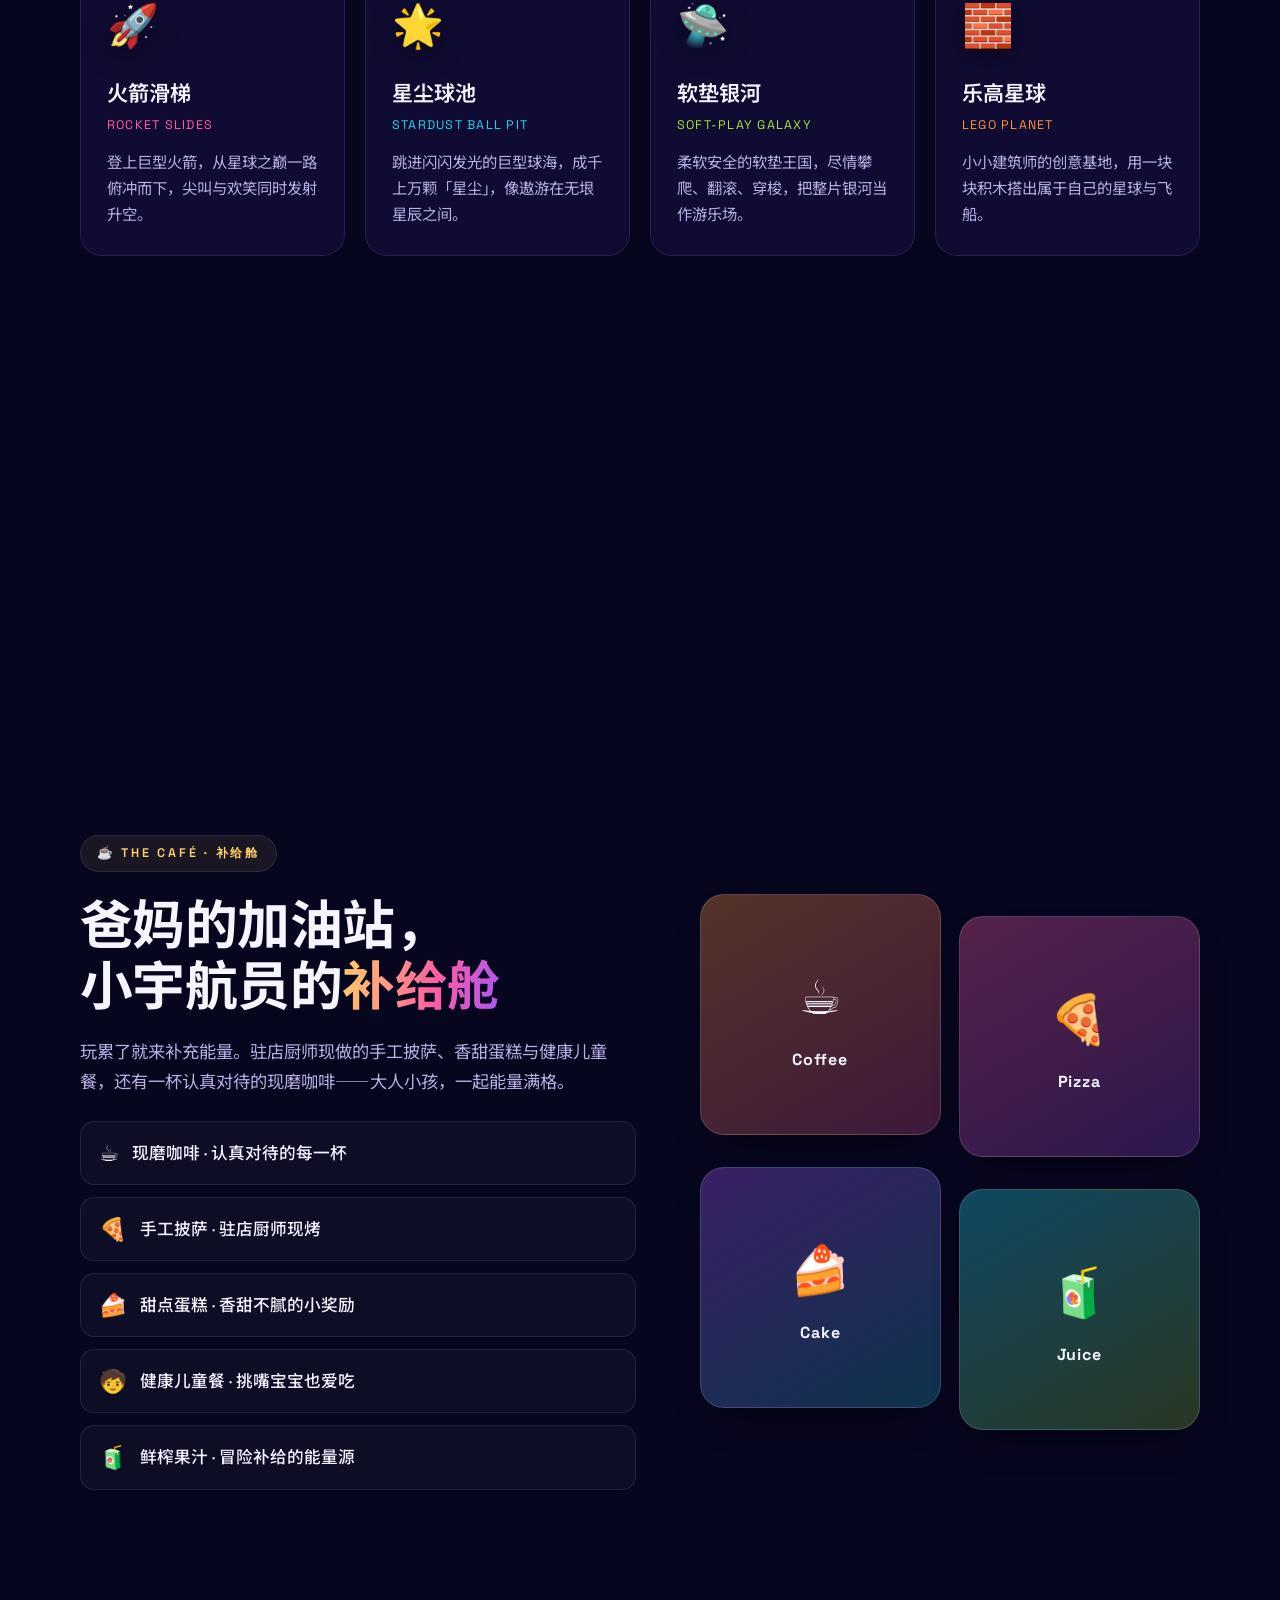
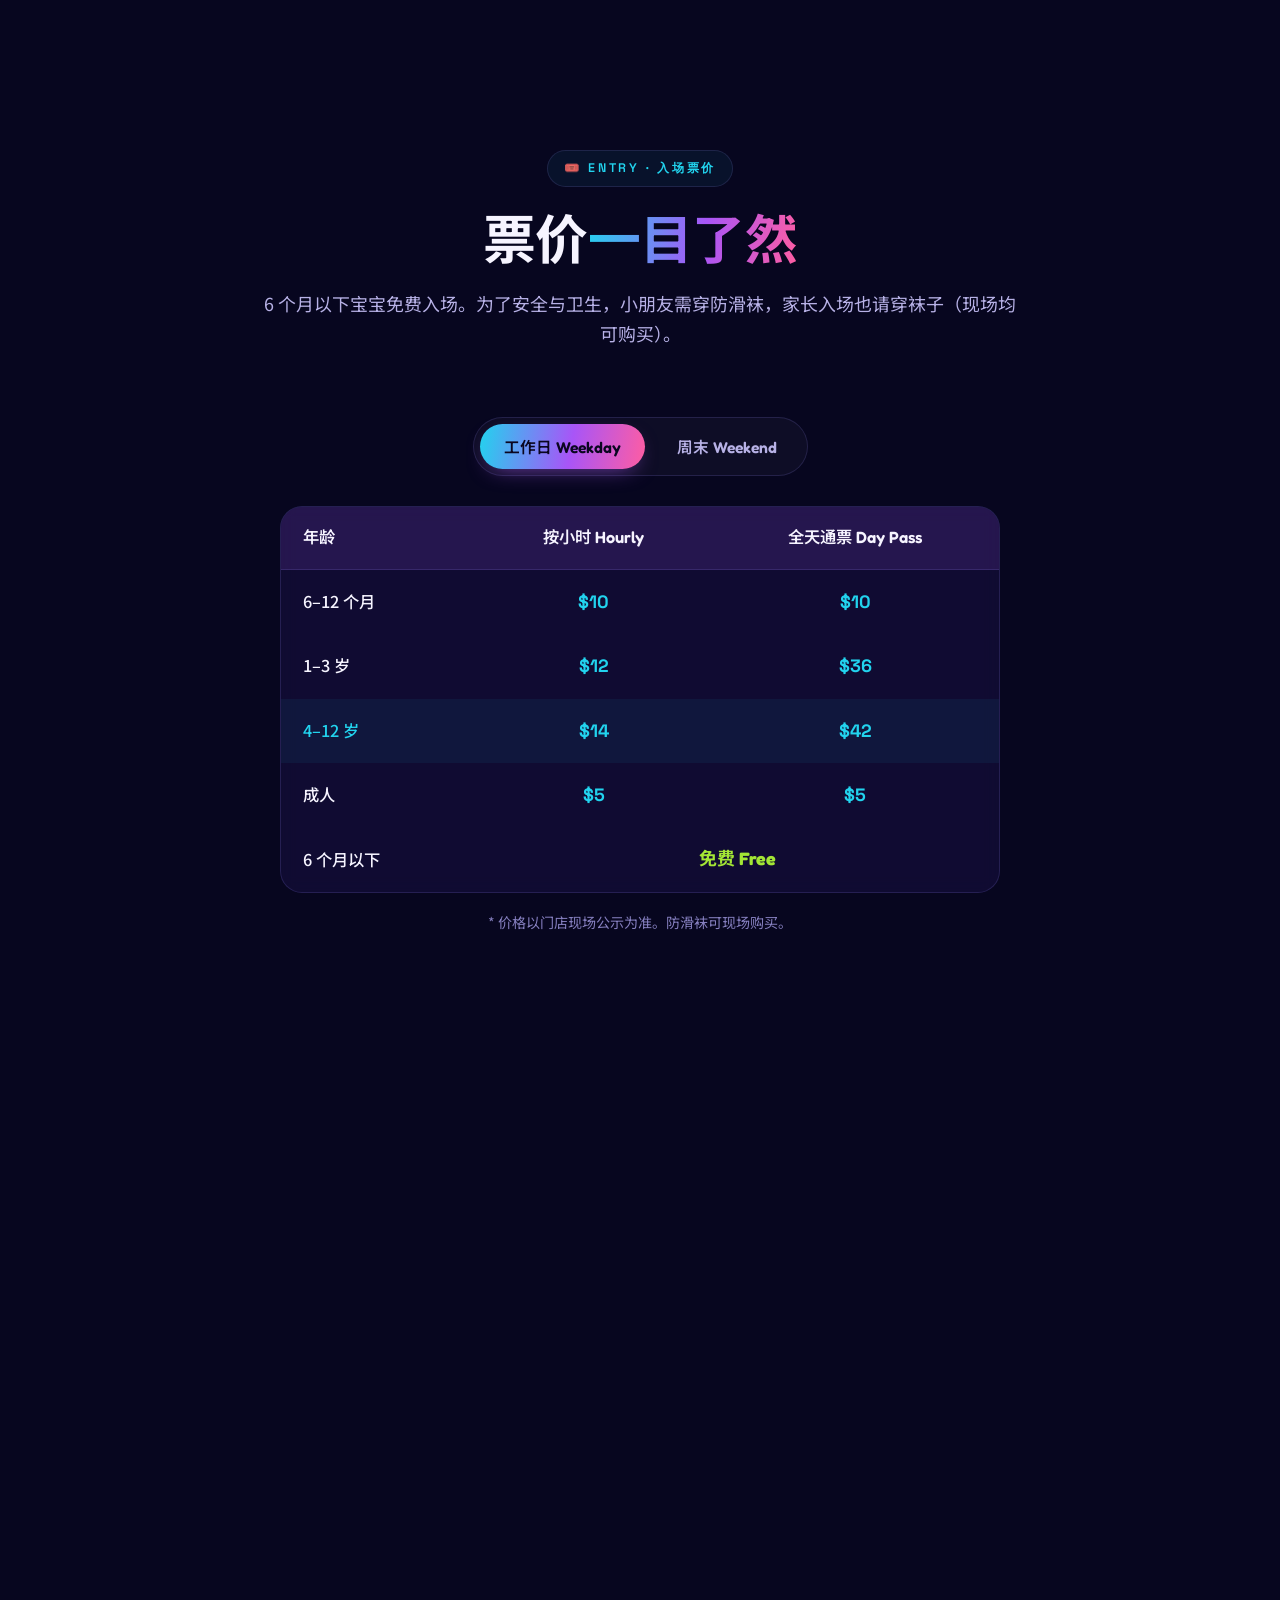
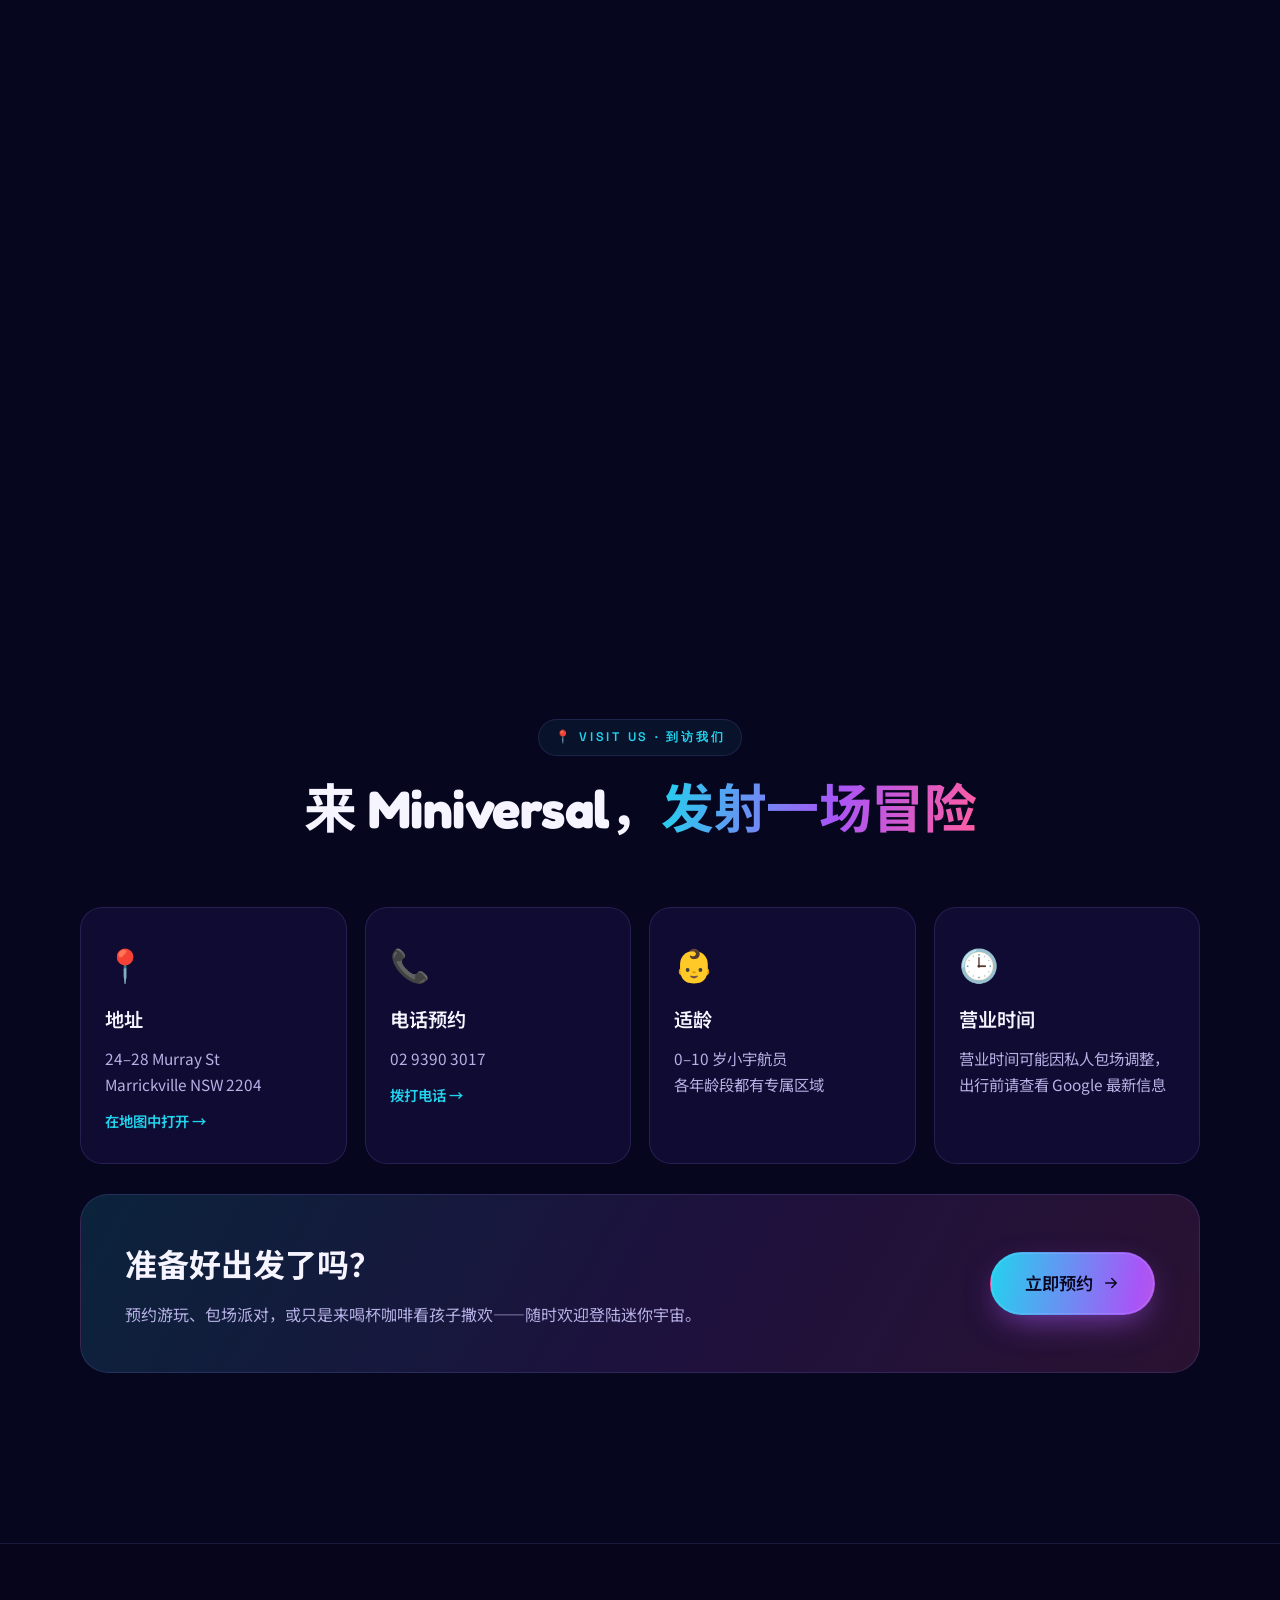
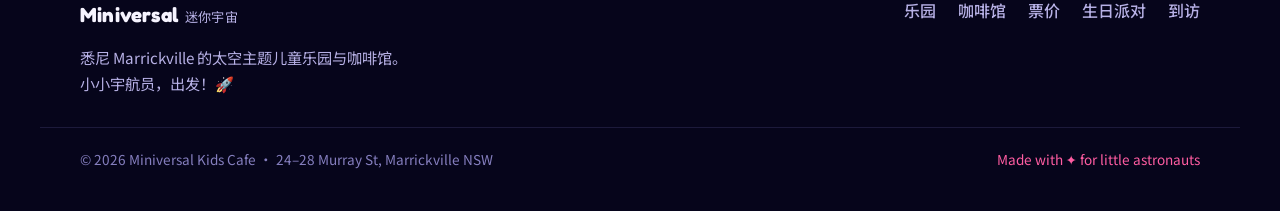
==== commit e7e449a3: "Rebuild site as Miniversal cosmic kids-cafe landing page 斩杀级、强视觉冲击力的太空主题官网，主题内容参照 miniversal.com.au。" ====
--- a/index.html
+++ b/index.html
@@ -3,49 +3,52 @@
 <head>
   <meta charset="UTF-8" />
   <meta name="viewport" content="width=device-width, initial-scale=1.0" />
-  <title>硅谷崔哥和他的朋友们 · AI Agent 工作流 | Silicon Valley AI Studio</title>
-  <meta name="description" content="硅谷崔哥和他的朋友们——一支扎根硅谷的 AI Agent 工作流团队，用多智能体协作把你的想法变成可运行的产品。科技与艺术并存，让 AI 真正为你工作。" />
-  <meta name="theme-color" content="#06060c" />
-  <meta property="og:title" content="硅谷崔哥和他的朋友们 · AI Agent 工作流" />
-  <meta property="og:description" content="扎根硅谷的多智能体工作流团队，把想法变成产品。" />
+  <title>Miniversal 迷你宇宙 · 悉尼太空主题儿童乐园咖啡馆 | 小小宇航员，出发！</title>
+  <meta name="description" content="Miniversal 迷你宇宙——悉尼 Marrickville 的太空主题室内儿童乐园与咖啡馆。火箭滑梯、星尘球池、乐高星球、软垫银河，0–10 岁小宇航员尽情探索，爸妈端一杯好咖啡安心陪伴。" />
+  <meta name="theme-color" content="#07061f" />
+  <meta property="og:title" content="Miniversal 迷你宇宙 · 悉尼太空主题儿童乐园" />
+  <meta property="og:description" content="小小宇航员，出发！火箭滑梯 · 星尘球池 · 乐高星球 · 咖啡馆。" />
   <meta property="og:type" content="website" />
   <link rel="preconnect" href="https://fonts.googleapis.com" />
   <link rel="preconnect" href="https://fonts.gstatic.com" crossorigin />
-  <link href="https://fonts.googleapis.com/css2?family=Space+Grotesk:wght@400;500;600;700&family=Inter:wght@400;500;600&family=Noto+Serif+SC:wght@500;700&family=Noto+Sans+SC:wght@300;400;500;700&family=JetBrains+Mono:wght@400;500&display=swap" rel="stylesheet" />
+  <link href="https://fonts.googleapis.com/css2?family=Fredoka:wght@400;500;600;700&family=Space+Grotesk:wght@500;600;700&family=Noto+Sans+SC:wght@300;400;500;700;900&family=Baloo+2:wght@500;600;700;800&display=swap" rel="stylesheet" />
   <link rel="stylesheet" href="assets/css/style.css" />
-  <link rel="icon" href="data:image/svg+xml,%3Csvg xmlns='http://www.w3.org/2000/svg' viewBox='0 0 32 32'%3E%3Cdefs%3E%3ClinearGradient id='g' x1='0' y1='0' x2='1' y2='1'%3E%3Cstop offset='0' stop-color='%2300e5ff'/%3E%3Cstop offset='1' stop-color='%23a855f7'/%3E%3C/linearGradient%3E%3C/defs%3E%3Crect width='32' height='32' rx='8' fill='%23090912'/%3E%3Cpath d='M16 5 L25 10 L25 22 L16 27 L7 22 L7 10 Z' fill='none' stroke='url(%23g)' stroke-width='2'/%3E%3Ccircle cx='16' cy='16' r='3' fill='url(%23g)'/%3E%3C/svg%3E" />
+  <link rel="icon" href="data:image/svg+xml,%3Csvg xmlns='http://www.w3.org/2000/svg' viewBox='0 0 32 32'%3E%3Cdefs%3E%3ClinearGradient id='g' x1='0' y1='0' x2='1' y2='1'%3E%3Cstop offset='0' stop-color='%2322d3ee'/%3E%3Cstop offset='.5' stop-color='%23a855f7'/%3E%3Cstop offset='1' stop-color='%23ff5da2'/%3E%3C/linearGradient%3E%3C/defs%3E%3Crect width='32' height='32' rx='9' fill='%2307061f'/%3E%3Cpath d='M16 4c4 2.5 6 6.5 6 11 0 2.4-.9 4.6-2.2 6.3L16 25l-3.8-3.7A10.4 10.4 0 0 1 10 15c0-4.5 2-8.5 6-11z' fill='url(%23g)'/%3E%3Ccircle cx='16' cy='13' r='2.3' fill='%2307061f'/%3E%3C/svg%3E" />
 </head>
 <body>
-  <div class="aurora" aria-hidden="true">
-    <span class="aurora__blob aurora__blob--1"></span>
-    <span class="aurora__blob aurora__blob--2"></span>
-    <span class="aurora__blob aurora__blob--3"></span>
+  <div class="cosmos" aria-hidden="true">
+    <canvas class="cosmos__stars" id="starfield"></canvas>
+    <span class="nebula nebula--1"></span>
+    <span class="nebula nebula--2"></span>
+    <span class="nebula nebula--3"></span>
+    <div class="orbs" id="orbs"></div>
   </div>
   <div class="grain" aria-hidden="true"></div>
-  <div class="grid-overlay" aria-hidden="true"></div>
 
   <header class="nav" id="nav">
     <a class="nav__brand" href="#top" aria-label="返回顶部">
       <span class="nav__logo" aria-hidden="true">
-        <svg viewBox="0 0 32 32" width="30" height="30">
+        <svg viewBox="0 0 32 32" width="34" height="34">
           <defs>
             <linearGradient id="navg" x1="0" y1="0" x2="1" y2="1">
-              <stop offset="0" stop-color="#00e5ff"/>
-              <stop offset="1" stop-color="#a855f7"/>
+              <stop offset="0" stop-color="#22d3ee"/>
+              <stop offset=".5" stop-color="#a855f7"/>
+              <stop offset="1" stop-color="#ff5da2"/>
             </linearGradient>
           </defs>
-          <path d="M16 4 L26 9.5 L26 22.5 L16 28 L6 22.5 L6 9.5 Z" fill="none" stroke="url(#navg)" stroke-width="1.6"/>
-          <circle cx="16" cy="16" r="2.6" fill="url(#navg)"/>
+          <path d="M16 4c4 2.5 6 6.5 6 11 0 2.4-.9 4.6-2.2 6.3L16 25l-3.8-3.7A10.4 10.4 0 0 1 10 15c0-4.5 2-8.5 6-11z" fill="url(#navg)"/>
+          <circle cx="16" cy="13" r="2.3" fill="#07061f"/>
         </svg>
       </span>
-      <span class="nav__name">硅谷崔哥<em>和他的朋友们</em></span>
+      <span class="nav__name">Miniversal<em>迷你宇宙</em></span>
     </a>
     <nav class="nav__links" aria-label="主导航">
-      <a href="#workflow">工作流</a>
-      <a href="#capabilities">能力</a>
-      <a href="#process">流程</a>
-      <a href="#friends">朋友们</a>
-      <a href="#contact" class="nav__cta">开始合作</a>
+      <a href="#attractions">乐园</a>
+      <a href="#cafe">咖啡馆</a>
+      <a href="#pricing">票价</a>
+      <a href="#party">生日派对</a>
+      <a href="#visit">到访</a>
+      <a href="#visit" class="nav__cta">预约游玩</a>
     </nav>
     <button class="nav__toggle" id="navToggle" aria-label="打开菜单" aria-expanded="false">
       <span></span><span></span><span></span>
@@ -54,209 +57,273 @@
 
   <main id="top">
     <section class="hero" id="hero">
-      <canvas class="hero__canvas" id="heroCanvas" aria-hidden="true"></canvas>
       <div class="hero__inner">
-        <div class="hero__badge reveal">
-          <span class="dot"></span> Based in Silicon Valley · 加州 · 旧金山湾区
-        </div>
-        <h1 class="hero__title">
-          <span class="reveal" style="--d:.05s">让 <span class="grad">AI Agent</span> 替你</span>
-          <span class="reveal" style="--d:.12s">把想法<span class="grad grad--2">跑成产品</span></span>
-        </h1>
-        <p class="hero__sub reveal" style="--d:.2s">
-          硅谷崔哥和他的朋友们 —— 一支扎根湾区的多智能体工作流团队。<br />
-          我们用编排好的 AI Agent，把零散的需求，变成会自己跑起来的系统。
-        </p>
-        <div class="hero__actions reveal" style="--d:.28s">
-          <a href="#contact" class="btn btn--primary">
-            <span>聊聊你的项目</span>
+        <div class="hero__copy">
+          <div class="hero__badge reveal">
+            <span class="dot"></span> 悉尼 · Marrickville · 太空主题亲子乐园
+          </div>
+          <h1 class="hero__title">
+            <span class="reveal" style="--d:.05s">欢迎登陆</span>
+            <span class="reveal hero__brandline" style="--d:.12s"><span class="grad">Miniversal</span> 迷你宇宙</span>
+            <span class="reveal hero__tag" style="--d:.19s">小小宇航员，<span class="grad grad--2">出发！</span> 🚀</span>
+          </h1>
+          <p class="hero__sub reveal" style="--d:.27s">
+            火箭滑梯、星尘球池、乐高星球、软垫银河……<br />
+            一座为 <strong>0–10 岁</strong> 孩子打造的星际乐园。<br />
+            让小宇航员尽情探索，爸妈端一杯好咖啡，安心陪伴。
+          </p>
+          <div class="hero__actions reveal" style="--d:.35s">
+            <a href="#visit" class="btn btn--primary">
+              <span>预约游玩</span>
+              <svg viewBox="0 0 24 24" width="18" height="18"><path d="M5 12h14M13 6l6 6-6 6" fill="none" stroke="currentColor" stroke-width="2" stroke-linecap="round" stroke-linejoin="round"/></svg>
+            </a>
+            <a href="#attractions" class="btn btn--ghost">看看有什么好玩的</a>
+          </div>
+          <dl class="hero__stats reveal" style="--d:.43s">
+            <div><dt data-count="10" data-prefix="0–">0</dt><dd>岁全龄段小宇航员</dd></div>
+            <div><dt data-count="8" data-suffix="+">0</dt><dd>主题星际游乐区</dd></div>
+            <div><dt data-count="50" data-prefix="Max ">0</dt><dd>人生日派对可容纳</dd></div>
+          </dl>
+        </div>
+        <div class="hero__stage reveal" style="--d:.2s" aria-hidden="true">
+          <div class="rocket-scene">
+            <span class="planet planet--ring"></span>
+            <span class="planet planet--small"></span>
+            <span class="moon"></span>
+            <div class="rocket">
+              <svg viewBox="0 0 120 220" width="150" class="rocket__svg">
+                <defs>
+                  <linearGradient id="body" x1="0" y1="0" x2="1" y2="1">
+                    <stop offset="0" stop-color="#ffffff"/><stop offset="1" stop-color="#dfe6ff"/>
+                  </linearGradient>
+                  <linearGradient id="fin" x1="0" y1="0" x2="1" y2="1">
+                    <stop offset="0" stop-color="#ff5da2"/><stop offset="1" stop-color="#a855f7"/>
+                  </linearGradient>
+                  <radialGradient id="win" cx="0.4" cy="0.35" r="0.8">
+                    <stop offset="0" stop-color="#8ff3ff"/><stop offset="1" stop-color="#1f6feb"/>
+                  </radialGradient>
+                </defs>
+                <path d="M60 6c22 20 30 46 30 78 0 22-6 40-14 54H44c-8-14-14-32-14-54 0-32 8-58 30-78z" fill="url(#body)"/>
+                <path d="M30 96c-14 6-22 20-24 40 12-4 20-6 30-6z" fill="url(#fin)"/>
+                <path d="M90 96c14 6 22 20 24 40-12-4-20-6-30-6z" fill="url(#fin)"/>
+                <circle cx="60" cy="70" r="17" fill="url(#win)" stroke="#ff5da2" stroke-width="4"/>
+                <circle cx="54" cy="64" r="5" fill="#ffffff" opacity="0.85"/>
+                <path d="M44 138h32l-4 18H48z" fill="#ffd166"/>
+                <rect x="44" y="112" width="32" height="8" rx="4" fill="#a855f7"/>
+              </svg>
+              <span class="rocket__flame"></span>
+            </div>
+            <span class="spark spark--1">✦</span>
+            <span class="spark spark--2">★</span>
+            <span class="spark spark--3">✦</span>
+            <span class="spark spark--4">✧</span>
+          </div>
+        </div>
+      </div>
+      <a href="#attractions" class="hero__scroll" aria-label="向下滚动">
+        <span class="hero__mouse"></span>
+        <span class="hero__scroll-text">向下探索</span>
+      </a>
+    </section>
+
+    <div class="marquee" aria-hidden="true">
+      <div class="marquee__track">
+        <span>火箭滑梯</span><i>✦</i><span>星尘球池</span><i>✦</i><span>乐高星球</span><i>✦</i><span>软垫银河</span><i>✦</i>
+        <span>障碍闯关</span><i>✦</i><span>街机游戏</span><i>✦</i><span>角色扮演</span><i>✦</i><span>现磨咖啡</span><i>✦</i>
+        <span>火箭滑梯</span><i>✦</i><span>星尘球池</span><i>✦</i><span>乐高星球</span><i>✦</i><span>软垫银河</span><i>✦</i>
+        <span>障碍闯关</span><i>✦</i><span>街机游戏</span><i>✦</i><span>角色扮演</span><i>✦</i><span>现磨咖啡</span><i>✦</i>
+      </div>
+    </div>
+
+    <section class="section attractions" id="attractions">
+      <div class="section__head reveal">
+        <span class="eyebrow">✦ THE PLAYGROUND · 星际游乐场</span>
+        <h2>八大主题游乐区，<br />一整座<span class="grad">属于孩子的宇宙</span></h2>
+        <p>从火箭发射台到星尘球海，每一处都为好奇心而设计。安全、干净、每天多次消毒，让孩子放肆玩、爸妈放心陪。</p>
+      </div>
+      <div class="cards">
+        <article class="card reveal" style="--d:.04s;--g1:#ff5da2;--g2:#a855f7">
+          <span class="card__emoji">🚀</span>
+          <span class="card__num">01</span>
+          <h3>火箭滑梯</h3><span class="card__en">Rocket Slides</span>
+          <p>登上巨型火箭，从星球之巅一路俯冲而下，尖叫与欢笑同时发射升空。</p>
+        </article>
+        <article class="card reveal" style="--d:.09s;--g1:#22d3ee;--g2:#6366f1">
+          <span class="card__emoji">🌟</span>
+          <span class="card__num">02</span>
+          <h3>星尘球池</h3><span class="card__en">Stardust Ball Pit</span>
+          <p>跳进闪闪发光的巨型球海，成千上万颗「星尘」，像遨游在无垠星辰之间。</p>
+        </article>
+        <article class="card reveal" style="--d:.14s;--g1:#a3e635;--g2:#22d3ee">
+          <span class="card__emoji">🛸</span>
+          <span class="card__num">03</span>
+          <h3>软垫银河</h3><span class="card__en">Soft-Play Galaxy</span>
+          <p>柔软安全的软垫王国，尽情攀爬、翻滚、穿梭，把整片银河当作游乐场。</p>
+        </article>
+        <article class="card reveal" style="--d:.19s;--g1:#fb923c;--g2:#ff5da2">
+          <span class="card__emoji">🧱</span>
+          <span class="card__num">04</span>
+          <h3>乐高星球</h3><span class="card__en">LEGO Planet</span>
+          <p>小小建筑师的创意基地，用一块块积木搭出属于自己的星球与飞船。</p>
+        </article>
+        <article class="card reveal" style="--d:.24s;--g1:#fde047;--g2:#fb923c">
+          <span class="card__emoji">🪐</span>
+          <span class="card__num">05</span>
+          <h3>障碍闯关</h3><span class="card__en">Obstacle Course</span>
+          <p>穿越「陨石带」的勇气挑战，锻炼平衡、协调与胆量，一关接一关。</p>
+        </article>
+        <article class="card reveal" style="--d:.29s;--g1:#818cf8;--g2:#22d3ee">
+          <span class="card__emoji">🕹️</span>
+          <span class="card__num">06</span>
+          <h3>街机 & 互动游戏</h3><span class="card__en">Arcade & Games</span>
+          <p>点亮一块块屏幕，一场接一场的互动冒险，等着小宇航员来挑战高分。</p>
+        </article>
+        <article class="card reveal" style="--d:.34s;--g1:#ec4899;--g2:#f59e0b">
+          <span class="card__emoji">👩‍🚀</span>
+          <span class="card__num">07</span>
+          <h3>角色扮演</h3><span class="card__en">Dress-Up Zone</span>
+          <p>换上宇航服、戴上头盔，展开一段只属于自己的想象力太空剧。</p>
+        </article>
+        <article class="card reveal" style="--d:.39s;--g1:#34d399;--g2:#22d3ee">
+          <span class="card__emoji">🍼</span>
+          <span class="card__num">08</span>
+          <h3>幼儿专区</h3><span class="card__en">Toddler Bay</span>
+          <p>为 0–3 岁宝宝准备的温柔小星域，独立、安全、无忧，第一次冒险从这里开始。</p>
+        </article>
+      </div>
+    </section>
+
+    <section class="section cafe" id="cafe">
+      <div class="cafe__grid">
+        <div class="cafe__copy reveal">
+          <span class="eyebrow">☕ THE CAFÉ · 补给舱</span>
+          <h2>爸妈的加油站，<br />小宇航员的<span class="grad grad--2">补给舱</span></h2>
+          <p>玩累了就来补充能量。驻店厨师现做的手工披萨、香甜蛋糕与健康儿童餐，还有一杯认真对待的现磨咖啡——大人小孩，一起能量满格。</p>
+          <ul class="cafe__list">
+            <li><span>☕</span> 现磨咖啡 · 认真对待的每一杯</li>
+            <li><span>🍕</span> 手工披萨 · 驻店厨师现烤</li>
+            <li><span>🍰</span> 甜点蛋糕 · 香甜不腻的小奖励</li>
+            <li><span>🧒</span> 健康儿童餐 · 挑嘴宝宝也爱吃</li>
+            <li><span>🧃</span> 鲜榨果汁 · 冒险补给的能量源</li>
+          </ul>
+        </div>
+        <div class="cafe__cards reveal" style="--d:.12s" aria-hidden="true">
+          <div class="treat treat--a"><span>☕</span><b>Coffee</b></div>
+          <div class="treat treat--b"><span>🍕</span><b>Pizza</b></div>
+          <div class="treat treat--c"><span>🍰</span><b>Cake</b></div>
+          <div class="treat treat--d"><span>🧃</span><b>Juice</b></div>
+        </div>
+      </div>
+    </section>
+
+    <section class="section pricing" id="pricing">
+      <div class="section__head reveal">
+        <span class="eyebrow">🎟️ ENTRY · 入场票价</span>
+        <h2>票价<span class="grad">一目了然</span></h2>
+        <p>6 个月以下宝宝免费入场。为了安全与卫生，小朋友需穿防滑袜，家长入场也请穿袜子（现场均可购买）。</p>
+      </div>
+      <div class="price-toggle reveal">
+        <button class="price-toggle__btn is-active" data-day="week">工作日 Weekday</button>
+        <button class="price-toggle__btn" data-day="weekend">周末 Weekend</button>
+      </div>
+      <div class="price-panels reveal" style="--d:.08s">
+        <div class="price-panel is-active" data-panel="week">
+          <table class="price-table">
+            <thead>
+              <tr><th>年龄</th><th>按小时 Hourly</th><th>全天通票 Day Pass</th></tr>
+            </thead>
+            <tbody>
+              <tr><td>6–12 个月</td><td>$10</td><td>$10</td></tr>
+              <tr><td>1–3 岁</td><td>$12</td><td>$36</td></tr>
+              <tr class="is-hero"><td>4–12 岁</td><td>$14</td><td>$42</td></tr>
+              <tr><td>成人</td><td>$5</td><td>$5</td></tr>
+              <tr><td>6 个月以下</td><td colspan="2" class="price-free">免费 Free</td></tr>
+            </tbody>
+          </table>
+        </div>
+        <div class="price-panel" data-panel="weekend">
+          <table class="price-table">
+            <thead>
+              <tr><th>年龄</th><th>按小时 Hourly</th><th>全天通票 Day Pass</th></tr>
+            </thead>
+            <tbody>
+              <tr><td>6–12 个月</td><td>$12</td><td>$12</td></tr>
+              <tr><td>1–3 岁</td><td>$14</td><td>$42</td></tr>
+              <tr class="is-hero"><td>4–12 岁</td><td>$16</td><td>$48</td></tr>
+              <tr><td>成人</td><td>$5</td><td>$5</td></tr>
+              <tr><td>6 个月以下</td><td colspan="2" class="price-free">免费 Free</td></tr>
+            </tbody>
+          </table>
+        </div>
+      </div>
+      <p class="price-note reveal">* 价格以门店现场公示为准。防滑袜可现场购买。</p>
+    </section>
+
+    <section class="section party" id="party">
+      <div class="party__card reveal">
+        <div class="party__glow" aria-hidden="true"></div>
+        <div class="party__head">
+          <span class="eyebrow">🎂 BIRTHDAY · 星际庆典</span>
+          <h2>一场专属孩子的<br /><span class="grad grad--2">星际生日派对</span></h2>
+          <p>把最难忘的一天交给我们。专属派对管家全程协助，你只管和孩子一起享受这场太空庆典。</p>
+        </div>
+        <ul class="party__list">
+          <li><span class="party__ic">🍽️</span><div><b>厨师现做儿童餐</b>每位小朋友一份，驻店厨师亲手烹制</div></li>
+          <li><span class="party__ic">🧃</span><div><b>鲜榨果汁</b>每位小朋友一杯，冒险补给不间断</div></li>
+          <li><span class="party__ic">🧦</span><div><b>防滑袜</b>每位小朋友一双，安心尽情玩</div></li>
+          <li><span class="party__ic">🎈</span><div><b>独享主题派对房</b>Miniversal 主题餐具与桌面布置</div></li>
+          <li><span class="party__ic">💌</span><div><b>定制主题邀请函</b>一份独一无二的太空邀约</div></li>
+          <li><span class="party__ic">🧑‍🚀</span><div><b>专属派对管家</b>全程协助，帮你安排好每个细节</div></li>
+        </ul>
+        <div class="party__meta">
+          <span>👶 最多可容纳 <strong>50</strong> 位小朋友</span>
+          <span>📅 工作日最低 <strong>15</strong> 人 · 周末最低 <strong>23</strong> 人起订</span>
+        </div>
+        <div class="party__cta">
+          <a href="tel:+61293903017" class="btn btn--primary"><span>预订派对</span>
             <svg viewBox="0 0 24 24" width="18" height="18"><path d="M5 12h14M13 6l6 6-6 6" fill="none" stroke="currentColor" stroke-width="2" stroke-linecap="round" stroke-linejoin="round"/></svg>
           </a>
-          <a href="#workflow" class="btn btn--ghost">看看工作流如何运转</a>
-        </div>
-        <dl class="hero__stats reveal" style="--d:.36s">
-          <div><dt data-count="48">0</dt><dd>已交付 Agent 项目</dd></div>
-          <div><dt data-count="12">0</dt><dd>硅谷工程师 &amp; 创作者</dd></div>
-          <div><dt data-count="96" data-suffix="%">0</dt><dd>客户复购与推荐率</dd></div>
-        </dl>
-      </div>
-      <a href="#workflow" class="hero__scroll" aria-label="向下滚动">
-        <span class="hero__mouse"></span>
-        <span class="hero__scroll-text">SCROLL</span>
-      </a>
-    </section>
-
-    <div class="marquee" aria-hidden="true">
-      <div class="marquee__track">
-        <span>多智能体编排</span><i>✦</i><span>RAG 知识检索</span><i>✦</i><span>自动化工作流</span><i>✦</i>
-        <span>AI 产品原型</span><i>✦</i><span>Agent 评测与对齐</span><i>✦</i><span>私有化部署</span><i>✦</i>
-        <span>多智能体编排</span><i>✦</i><span>RAG 知识检索</span><i>✦</i><span>自动化工作流</span><i>✦</i>
-        <span>AI 产品原型</span><i>✦</i><span>Agent 评测与对齐</span><i>✦</i><span>私有化部署</span><i>✦</i>
-      </div>
-    </div>
-
-    <section class="section workflow" id="workflow">
+        </div>
+      </div>
+    </section>
+
+    <section class="section visit" id="visit">
       <div class="section__head reveal">
-        <span class="eyebrow">THE AI AGENT WORKFLOW</span>
-        <h2>不是一个聊天框，<br />而是一条<span class="grad">会自己运转</span>的流水线</h2>
-        <p>每一个 Agent 各司其职，像硅谷的工程团队一样协作。点亮下面的节点，看一条需求如何在五个智能体之间流动、闭环。</p>
-      </div>
-      <div class="flow reveal">
-        <ol class="flow__steps">
-          <li class="flow__step is-active" data-step="0">
-            <span class="flow__index">01</span>
-            <span class="flow__icon">👁️</span>
-            <div><h3>感知 · Perceive</h3><p>接入你的数据、文档与接口，理解真实的业务语境。</p></div>
-          </li>
-          <li class="flow__step" data-step="1">
-            <span class="flow__index">02</span>
-            <span class="flow__icon">🧭</span>
-            <div><h3>规划 · Plan</h3><p>主控 Agent 拆解目标，编排子任务，定义成功标准。</p></div>
-          </li>
-          <li class="flow__step" data-step="2">
-            <span class="flow__index">03</span>
-            <span class="flow__icon">⚙️</span>
-            <div><h3>执行 · Act</h3><p>工具型 Agent 调用 API、写代码、操作系统，把计划落地。</p></div>
-          </li>
-          <li class="flow__step" data-step="3">
-            <span class="flow__index">04</span>
-            <span class="flow__icon">🤝</span>
-            <div><h3>协作 · Collaborate</h3><p>多个 Agent 互相校验、并行分工，像团队一样查漏补缺。</p></div>
-          </li>
-          <li class="flow__step" data-step="4">
-            <span class="flow__index">05</span>
-            <span class="flow__icon">🔁</span>
-            <div><h3>反馈 · Reflect</h3><p>评估结果、自我修正，持续学习并把经验沉淀回流程。</p></div>
-          </li>
-        </ol>
-        <div class="flow__stage" aria-hidden="true">
-          <svg class="flow__diagram" viewBox="0 0 400 400" id="flowDiagram">
-            <defs>
-              <linearGradient id="edge" x1="0" y1="0" x2="1" y2="1">
-                <stop offset="0" stop-color="#00e5ff"/>
-                <stop offset="1" stop-color="#a855f7"/>
-              </linearGradient>
-              <filter id="glow"><feGaussianBlur stdDeviation="4" result="b"/><feMerge><feMergeNode in="b"/><feMergeNode in="SourceGraphic"/></feMerge></filter>
-            </defs>
-            <g class="flow__edges" id="flowEdges"></g>
-            <circle class="flow__core" cx="200" cy="200" r="34" />
-            <text class="flow__core-label" x="200" y="200" text-anchor="middle" dominant-baseline="central">Orchestrator</text>
-            <g id="flowNodes"></g>
-          </svg>
-          <p class="flow__hint">主控编排 · 5 个智能体围绕同一个目标闭环协作</p>
-        </div>
-      </div>
-    </section>
-
-    <section class="section capabilities" id="capabilities">
-      <div class="section__head reveal">
-        <span class="eyebrow">WHAT WE BUILD</span>
-        <h2>我们替你<span class="grad">造</span>什么</h2>
-        <p>从一个想法到上线运行，每一层都有对应的 Agent 能力托底。</p>
-      </div>
-      <div class="cards">
-        <article class="card reveal" style="--d:.04s">
-          <span class="card__num">01</span><h3>多智能体编排</h3>
-          <p>把复杂任务拆给一组各有专长的 Agent，主控调度、并行协作、互相校验，稳定交付。</p>
-          <ul><li>任务分解</li><li>角色分工</li><li>结果共识</li></ul>
-        </article>
-        <article class="card reveal" style="--d:.1s">
-          <span class="card__num">02</span><h3>知识增强 RAG</h3>
-          <p>接入你的私有文档与数据，让 Agent 基于真实知识回答与决策，而不是凭空想象。</p>
-          <ul><li>向量检索</li><li>引用溯源</li><li>持续更新</li></ul>
-        </article>
-        <article class="card reveal" style="--d:.16s">
-          <span class="card__num">03</span><h3>自动化工作流</h3>
-          <p>把重复的人力流程交给 Agent，7×24 自动运转，从触发到交付全链路打通。</p>
-          <ul><li>事件触发</li><li>工具调用</li><li>异常自愈</li></ul>
-        </article>
-        <article class="card reveal" style="--d:.22s">
-          <span class="card__num">04</span><h3>AI 产品原型</h3>
-          <p>几天内做出可点可用的 AI Demo，快速验证想法，再迭代成真正的产品。</p>
-          <ul><li>快速验证</li><li>体验设计</li><li>可演示</li></ul>
-        </article>
-        <article class="card reveal" style="--d:.28s">
-          <span class="card__num">05</span><h3>评测与对齐</h3>
-          <p>为 Agent 建立评测集与护栏，让它在上线后依然可靠、可控、可信。</p>
-          <ul><li>评测基准</li><li>安全护栏</li><li>持续监控</li></ul>
-        </article>
-        <article class="card reveal" style="--d:.34s">
-          <span class="card__num">06</span><h3>私有化部署</h3>
-          <p>数据不出门，按你的合规要求把整套 Agent 工作流部署在你自己的环境里。</p>
-          <ul><li>本地部署</li><li>数据自控</li><li>合规可审</li></ul>
-        </article>
-      </div>
-    </section>
-
-    <section class="section process" id="process">
-      <div class="section__head reveal">
-        <span class="eyebrow">HOW WE WORK</span>
-        <h2>四步，把你的想法<span class="grad grad--2">送上线</span></h2>
-      </div>
-      <div class="timeline">
-        <div class="timeline__item reveal">
-          <span class="timeline__dot"></span><span class="timeline__week">第 1 周</span>
-          <h3>共识</h3><p>一起把模糊的想法聊清楚，定义要解决的真问题和成功的样子。</p>
-        </div>
-        <div class="timeline__item reveal" style="--d:.1s">
-          <span class="timeline__dot"></span><span class="timeline__week">第 1–2 周</span>
-          <h3>原型</h3><p>快速搭出可运行的 Agent 工作流原型，让你尽早摸到真实效果。</p>
-        </div>
-        <div class="timeline__item reveal" style="--d:.2s">
-          <span class="timeline__dot"></span><span class="timeline__week">第 2–4 周</span>
-          <h3>打磨</h3><p>接真实数据、调编排、做评测，把原型变成稳定可靠的系统。</p>
-        </div>
-        <div class="timeline__item reveal" style="--d:.3s">
-          <span class="timeline__dot"></span><span class="timeline__week">持续</span>
-          <h3>护航</h3><p>上线后继续监控、迭代与优化，让你的 Agent 越用越聪明。</p>
-        </div>
-      </div>
-    </section>
-
-    <section class="section friends" id="friends">
-      <div class="section__head reveal">
-        <span class="eyebrow">CUI &amp; FRIENDS</span>
-        <h2>崔哥和<span class="grad">一群硅谷的朋友</span></h2>
-        <p>我们不是一家冷冰冰的公司，而是一群在硅谷一线写代码、做产品、玩 AI 的朋友。</p>
-      </div>
-      <div class="friends__grid">
-        <article class="friend reveal">
-          <div class="friend__avatar" style="--c1:#00e5ff;--c2:#a855f7">崔</div>
-          <h3>崔哥</h3><span class="friend__role">主理人 · 连接者</span>
-          <p>在硅谷待了十几年，把工程师、创作者和好想法连在一起的那个人。</p>
-        </article>
-        <article class="friend reveal" style="--d:.08s">
-          <div class="friend__avatar" style="--c1:#38bdf8;--c2:#22d3ee">A</div>
-          <h3>Agent 工程师们</h3><span class="friend__role">把 AI 跑通的人</span>
-          <p>来自一线大厂与创业公司的工程师，专攻多智能体系统与基础设施。</p>
-        </article>
-        <article class="friend reveal" style="--d:.16s">
-          <div class="friend__avatar" style="--c1:#a855f7;--c2:#ec4899">D</div>
-          <h3>设计与体验</h3><span class="friend__role">让技术有温度</span>
-          <p>把复杂的 AI 包装成好看、好用、让人记得住的产品体验。</p>
-        </article>
-        <article class="friend reveal" style="--d:.24s">
-          <div class="friend__avatar" style="--c1:#f59e0b;--c2:#ef4444">C</div>
-          <h3>创作者社区</h3><span class="friend__role">把声音传出去</span>
-          <p>一群懂内容、懂传播的朋友，帮好产品被更多人看见。</p>
-        </article>
-      </div>
-    </section>
-
-    <section class="section contact" id="contact">
-      <div class="contact__card reveal">
-        <div class="contact__glow" aria-hidden="true"></div>
-        <span class="eyebrow">LET'S BUILD</span>
-        <h2>有个想法？<br />让我们用 <span class="grad">AI Agent</span> 帮你跑起来。</h2>
-        <p>不管你是想做一个 AI 产品、自动化一段流程，还是只是想聊聊 AI 能为你做什么——硅谷崔哥和他的朋友们随时在。</p>
-        <div class="contact__actions">
-          <a href="mailto:lei@piastech.com?subject=想聊聊一个%20AI%20Agent%20项目" class="btn btn--primary">
-            <span>发邮件给我们</span>
-            <svg viewBox="0 0 24 24" width="18" height="18"><path d="M5 12h14M13 6l6 6-6 6" fill="none" stroke="currentColor" stroke-width="2" stroke-linecap="round" stroke-linejoin="round"/></svg>
-          </a>
-          <a href="#top" class="btn btn--ghost">回到顶部</a>
-        </div>
-        <p class="contact__meta">📍 Silicon Valley, California · 全球远程协作</p>
+        <span class="eyebrow">📍 VISIT US · 到访我们</span>
+        <h2>来 Miniversal，<span class="grad">发射一场冒险</span></h2>
+      </div>
+      <div class="visit__grid">
+        <a class="visit__item reveal" href="https://maps.google.com/?q=24-28+Murray+St+Marrickville+NSW+2204" target="_blank" rel="noopener">
+          <span class="visit__ic">📍</span>
+          <h3>地址</h3>
+          <p>24–28 Murray St<br />Marrickville NSW 2204</p>
+          <span class="visit__link">在地图中打开 →</span>
+        </a>
+        <a class="visit__item reveal" style="--d:.08s" href="tel:+61293903017">
+          <span class="visit__ic">📞</span>
+          <h3>电话预约</h3>
+          <p>02 9390 3017</p>
+          <span class="visit__link">拨打电话 →</span>
+        </a>
+        <div class="visit__item reveal" style="--d:.16s">
+          <span class="visit__ic">👶</span>
+          <h3>适龄</h3>
+          <p>0–10 岁小宇航员<br />各年龄段都有专属区域</p>
+        </div>
+        <div class="visit__item reveal" style="--d:.24s">
+          <span class="visit__ic">🕒</span>
+          <h3>营业时间</h3>
+          <p>营业时间可能因私人包场调整，<br />出行前请查看 Google 最新信息</p>
+        </div>
+      </div>
+      <div class="visit__banner reveal">
+        <div>
+          <h3>准备好出发了吗？</h3>
+          <p>预约游玩、包场派对，或只是来喝杯咖啡看孩子撒欢——随时欢迎登陆迷你宇宙。</p>
+        </div>
+        <a href="tel:+61293903017" class="btn btn--primary btn--lg"><span>立即预约</span>
+          <svg viewBox="0 0 24 24" width="18" height="18"><path d="M5 12h14M13 6l6 6-6 6" fill="none" stroke="currentColor" stroke-width="2" stroke-linecap="round" stroke-linejoin="round"/></svg>
+        </a>
       </div>
     </section>
   </main>
@@ -264,24 +331,24 @@
   <footer class="footer">
     <div class="footer__inner">
       <div class="footer__brand">
-        <span class="nav__name">硅谷崔哥<em>和他的朋友们</em></span>
-        <p>扎根硅谷的 AI Agent 工作流团队。<br />把想法，跑成产品。</p>
+        <span class="nav__name">Miniversal<em>迷你宇宙</em></span>
+        <p>悉尼 Marrickville 的太空主题儿童乐园与咖啡馆。<br />小小宇航员，出发！🚀</p>
       </div>
       <nav class="footer__nav" aria-label="页脚导航">
-        <a href="#workflow">工作流</a>
-        <a href="#capabilities">能力</a>
-        <a href="#process">流程</a>
-        <a href="#friends">朋友们</a>
-        <a href="#contact">合作</a>
+        <a href="#attractions">乐园</a>
+        <a href="#cafe">咖啡馆</a>
+        <a href="#pricing">票价</a>
+        <a href="#party">生日派对</a>
+        <a href="#visit">到访</a>
       </nav>
     </div>
     <div class="footer__bottom">
-      <span>© <span id="year">2026</span> 硅谷崔哥和他的朋友们 · Silicon Valley AI Studio</span>
-      <span class="footer__made">Made with AI Agents in Silicon Valley</span>
+      <span>© <span id="year">2026</span> Miniversal Kids Cafe · 24–28 Murray St, Marrickville NSW</span>
+      <span class="footer__made">Made with ✦ for little astronauts</span>
     </div>
   </footer>
 
-  <script src="assets/js/hero.js" defer></script>
+  <script src="assets/js/starfield.js" defer></script>
   <script src="assets/js/main.js" defer></script>
 </body>
 </html>
--- a/assets/css/style.css
+++ b/assets/css/style.css
@@ -1,264 +1,375 @@
 /* =========================================================
-   硅谷崔哥和他的朋友们 · Silicon Valley AI Studio
-   Tech + Art aesthetic. Dark, aurora, glass, gradient.
+   Miniversal 迷你宇宙 · Cosmic Kids Cafe
+   Deep-space theme · strong visual impact · self-contained
    ========================================================= */
 
 :root {
-  --bg: #06060c;
-  --bg-soft: #0b0b16;
-  --ink: #f4f5fb;
-  --ink-dim: #b7b9cc;
-  --ink-faint: #7a7d95;
-  --line: rgba(255, 255, 255, 0.09);
-  --line-strong: rgba(255, 255, 255, 0.16);
-  --cyan: #00e5ff;
+  --bg: #07061f;
+  --bg-2: #0c0838;
+  --ink: #f6f4ff;
+  --muted: #b7b1e6;
+  --muted-2: #857fbf;
+  --line: rgba(160, 150, 255, 0.14);
+  --card: rgba(24, 18, 66, 0.55);
+  --card-brd: rgba(150, 140, 255, 0.16);
+
+  --cyan: #22d3ee;
   --violet: #a855f7;
-  --pink: #ec4899;
-  --grad: linear-gradient(100deg, #00e5ff 0%, #6f8bff 45%, #a855f7 100%);
-  --grad-2: linear-gradient(100deg, #a855f7 0%, #ec4899 100%);
-  --glass: rgba(255, 255, 255, 0.04);
-  --glass-strong: rgba(255, 255, 255, 0.07);
-  --shadow: 0 30px 80px -30px rgba(0, 0, 0, 0.8);
-  --r: 18px;
-  --max: 1180px;
-  --font-zh: "Noto Sans SC", system-ui, sans-serif;
-  --font-display: "Space Grotesk", "Noto Sans SC", system-ui, sans-serif;
-  --font-mono: "JetBrains Mono", ui-monospace, monospace;
-  --font-serif: "Noto Serif SC", serif;
-}
-
-* { box-sizing: border-box; margin: 0; padding: 0; }
+  --pink: #ff5da2;
+  --yellow: #ffd166;
+  --orange: #fb923c;
+  --lime: #a3e635;
+
+  --grad: linear-gradient(100deg, var(--cyan), var(--violet) 55%, var(--pink));
+  --grad-2: linear-gradient(100deg, var(--yellow), var(--pink) 60%, var(--violet));
+
+  --font-disp: "Fredoka", "Baloo 2", "Noto Sans SC", system-ui, sans-serif;
+  --font-body: "Noto Sans SC", "Fredoka", system-ui, sans-serif;
+  --font-en: "Space Grotesk", "Fredoka", sans-serif;
+
+  --maxw: 1200px;
+  --r: 22px;
+}
+
+* { margin: 0; padding: 0; box-sizing: border-box; }
 
 html { scroll-behavior: smooth; -webkit-text-size-adjust: 100%; }
 
 body {
-  font-family: var(--font-zh);
+  font-family: var(--font-body);
   background: var(--bg);
   color: var(--ink);
   line-height: 1.7;
   overflow-x: hidden;
+  min-height: 100vh;
   position: relative;
-  -webkit-font-smoothing: antialiased;
-}
-
+}
+
+body::before {
+  content: "";
+  position: fixed; inset: 0;
+  background:
+    radial-gradient(120% 90% at 78% -5%, rgba(168, 85, 247, 0.28), transparent 55%),
+    radial-gradient(120% 80% at 8% 8%, rgba(34, 211, 238, 0.20), transparent 52%),
+    radial-gradient(140% 120% at 50% 120%, rgba(255, 93, 162, 0.20), transparent 55%),
+    linear-gradient(180deg, #07061f, #0a0730 55%, #06051a);
+  z-index: -3;
+}
+
+img, svg { display: block; max-width: 100%; }
 a { color: inherit; text-decoration: none; }
 ul { list-style: none; }
-img, svg { display: block; max-width: 100%; }
-
-.grad {
-  background: var(--grad);
-  -webkit-background-clip: text; background-clip: text;
-  -webkit-text-fill-color: transparent; color: transparent;
-}
-.grad--2 { background: var(--grad-2); -webkit-background-clip: text; background-clip: text; -webkit-text-fill-color: transparent; }
-
-/* ---------- Backgrounds ---------- */
-.aurora { position: fixed; inset: 0; z-index: -3; overflow: hidden; pointer-events: none; }
-.aurora__blob {
-  position: absolute; border-radius: 50%; filter: blur(90px); opacity: 0.5;
-  mix-blend-mode: screen; will-change: transform;
-}
-.aurora__blob--1 { width: 52vw; height: 52vw; left: -10vw; top: -12vw; background: radial-gradient(circle, #00e5ff, transparent 65%); animation: drift1 22s ease-in-out infinite; }
-.aurora__blob--2 { width: 46vw; height: 46vw; right: -12vw; top: 8vh; background: radial-gradient(circle, #a855f7, transparent 65%); animation: drift2 26s ease-in-out infinite; }
-.aurora__blob--3 { width: 40vw; height: 40vw; left: 30vw; bottom: -16vw; background: radial-gradient(circle, #ec4899, transparent 65%); opacity: 0.35; animation: drift3 30s ease-in-out infinite; }
-@keyframes drift1 { 0%,100%{transform:translate(0,0) scale(1);} 50%{transform:translate(8vw,6vh) scale(1.15);} }
-@keyframes drift2 { 0%,100%{transform:translate(0,0) scale(1);} 50%{transform:translate(-7vw,10vh) scale(1.1);} }
-@keyframes drift3 { 0%,100%{transform:translate(0,0) scale(1);} 50%{transform:translate(-5vw,-8vh) scale(1.2);} }
-
-.grid-overlay {
-  position: fixed; inset: 0; z-index: -2; pointer-events: none;
-  background-image: linear-gradient(var(--line) 1px, transparent 1px), linear-gradient(90deg, var(--line) 1px, transparent 1px);
-  background-size: 64px 64px;
-  mask-image: radial-gradient(ellipse 80% 60% at 50% 0%, #000 5%, transparent 70%);
-  -webkit-mask-image: radial-gradient(ellipse 80% 60% at 50% 0%, #000 5%, transparent 70%);
-  opacity: 0.5;
-}
+
+/* ---------- Cosmic background layers ---------- */
+.cosmos { position: fixed; inset: 0; z-index: -2; overflow: hidden; pointer-events: none; }
+.cosmos__stars { position: absolute; inset: 0; width: 100%; height: 100%; }
+
+.nebula {
+  position: absolute; border-radius: 50%;
+  filter: blur(70px); opacity: 0.5;
+  mix-blend-mode: screen;
+  animation: drift 24s ease-in-out infinite;
+}
+.nebula--1 { width: 46vw; height: 46vw; left: -10vw; top: 4vh;
+  background: radial-gradient(circle, rgba(34,211,238,.7), transparent 65%); }
+.nebula--2 { width: 52vw; height: 52vw; right: -14vw; top: 22vh;
+  background: radial-gradient(circle, rgba(168,85,247,.7), transparent 65%); animation-delay: -8s; }
+.nebula--3 { width: 40vw; height: 40vw; left: 30vw; bottom: -14vh;
+  background: radial-gradient(circle, rgba(255,93,162,.6), transparent 65%); animation-delay: -15s; }
+
+@keyframes drift {
+  0%,100% { transform: translate(0,0) scale(1); }
+  33% { transform: translate(4vw,-3vh) scale(1.08); }
+  66% { transform: translate(-3vw,3vh) scale(.95); }
+}
+
+/* floating ball-pit orbs */
+.orbs { position: absolute; inset: 0; }
+.orb {
+  position: absolute; border-radius: 50%;
+  width: var(--s); height: var(--s);
+  background: radial-gradient(circle at 32% 28%, #fff9, var(--c) 42%, color-mix(in srgb, var(--c), #000 30%));
+  box-shadow: 0 0 18px -2px var(--c);
+  opacity: .55;
+  animation: float-orb var(--dur) ease-in-out infinite;
+  animation-delay: var(--dl);
+  will-change: transform;
+}
+@keyframes float-orb {
+  0%,100% { transform: translateY(0) translateX(0); }
+  50% { transform: translateY(-32px) translateX(12px); }
+}
+
 .grain {
-  position: fixed; inset: 0; z-index: -1; pointer-events: none; opacity: 0.045;
-  background-image: url("data:image/svg+xml,%3Csvg xmlns='http://www.w3.org/2000/svg' width='160' height='160'%3E%3Cfilter id='n'%3E%3CfeTurbulence type='fractalNoise' baseFrequency='0.85' numOctaves='3'/%3E%3C/filter%3E%3Crect width='100%25' height='100%25' filter='url(%23n)'/%3E%3C/svg%3E");
-}
-
-/* ---------- Reveal animation ---------- */
-.reveal { opacity: 0; transform: translateY(26px); transition: opacity .7s cubic-bezier(.2,.7,.2,1) var(--d,0s), transform .7s cubic-bezier(.2,.7,.2,1) var(--d,0s); }
+  position: fixed; inset: 0; z-index: -1; pointer-events: none; opacity: .04;
+  background-image: url("data:image/svg+xml,%3Csvg xmlns='http://www.w3.org/2000/svg' width='120' height='120'%3E%3Cfilter id='n'%3E%3CfeTurbulence type='fractalNoise' baseFrequency='.85' numOctaves='2'/%3E%3C/filter%3E%3Crect width='100%25' height='100%25' filter='url(%23n)'/%3E%3C/svg%3E");
+}
+
+/* ---------- Reveal ---------- */
+.reveal { opacity: 0; transform: translateY(26px); transition: opacity .7s cubic-bezier(.2,.7,.2,1), transform .7s cubic-bezier(.2,.7,.2,1); transition-delay: var(--d, 0s); }
 .reveal.in { opacity: 1; transform: none; }
-@media (prefers-reduced-motion: reduce) {
-  * { animation: none !important; transition: none !important; }
-  .reveal { opacity: 1; transform: none; }
-}
-
-/* ---------- Navigation ---------- */
+
+/* ---------- Shared ---------- */
+.grad { background: var(--grad); -webkit-background-clip: text; background-clip: text; color: transparent; }
+.grad--2 { background: var(--grad-2); -webkit-background-clip: text; background-clip: text; color: transparent; }
+
+.section { max-width: var(--maxw); margin: 0 auto; padding: clamp(70px, 11vw, 130px) clamp(20px, 5vw, 40px); position: relative; }
+.section__head { max-width: 760px; margin: 0 auto clamp(42px, 6vw, 68px); text-align: center; }
+.eyebrow {
+  display: inline-block; font-family: var(--font-en); font-weight: 600;
+  font-size: .78rem; letter-spacing: .22em; text-transform: uppercase;
+  color: var(--cyan); padding: 7px 16px; border: 1px solid var(--line);
+  border-radius: 100px; background: rgba(34,211,238,.06); margin-bottom: 22px;
+}
+.section__head h2, .cafe__copy h2, .party__head h2 {
+  font-family: var(--font-disp); font-weight: 700;
+  font-size: clamp(1.9rem, 5vw, 3.3rem); line-height: 1.16; letter-spacing: -.01em;
+}
+.section__head p { color: var(--muted); margin-top: 18px; font-size: clamp(1rem, 1.6vw, 1.12rem); }
+
+/* ---------- Buttons ---------- */
+.btn {
+  display: inline-flex; align-items: center; gap: 9px;
+  font-family: var(--font-disp); font-weight: 600; font-size: 1rem;
+  padding: 14px 26px; border-radius: 100px; cursor: pointer;
+  border: 1px solid transparent; transition: transform .25s ease, box-shadow .3s ease, background .3s ease;
+  white-space: nowrap;
+}
+.btn svg { transition: transform .25s ease; }
+.btn:hover svg { transform: translateX(4px); }
+.btn--primary {
+  color: #0a0620; background: var(--grad);
+  background-size: 160% 160%;
+  box-shadow: 0 12px 34px -10px rgba(168,85,247,.7), 0 0 0 1px rgba(255,255,255,.12) inset;
+}
+.btn--primary:hover { transform: translateY(-3px); box-shadow: 0 18px 44px -10px rgba(255,93,162,.8); animation: shift 3s ease infinite; }
+@keyframes shift { 0%,100%{background-position:0% 50%} 50%{background-position:100% 50%} }
+.btn--ghost { color: var(--ink); border-color: var(--card-brd); background: rgba(255,255,255,.03); }
+.btn--ghost:hover { transform: translateY(-3px); border-color: var(--cyan); background: rgba(34,211,238,.08); }
+.btn--lg { padding: 16px 34px; font-size: 1.08rem; }
+
+/* ---------- Nav ---------- */
 .nav {
   position: fixed; top: 0; left: 0; right: 0; z-index: 100;
   display: flex; align-items: center; justify-content: space-between;
-  padding: 18px clamp(20px, 5vw, 56px);
-  transition: background .4s, backdrop-filter .4s, border-color .4s, padding .4s;
-  border-bottom: 1px solid transparent;
+  padding: 16px clamp(20px, 5vw, 44px);
+  transition: background .35s ease, box-shadow .35s ease, padding .35s ease, backdrop-filter .35s ease;
 }
 .nav.scrolled {
-  background: rgba(6,6,12,0.72); backdrop-filter: blur(16px) saturate(140%);
-  border-bottom-color: var(--line); padding-top: 12px; padding-bottom: 12px;
+  background: rgba(9,7,32,.78); backdrop-filter: blur(16px) saturate(160%);
+  box-shadow: 0 1px 0 var(--line); padding-top: 11px; padding-bottom: 11px;
 }
 .nav__brand { display: flex; align-items: center; gap: 11px; }
-.nav__logo svg { filter: drop-shadow(0 0 8px rgba(0,229,255,.4)); }
-.nav__name { font-family: var(--font-display); font-weight: 700; font-size: 1.05rem; letter-spacing: .2px; }
-.nav__name em { font-style: normal; font-weight: 400; color: var(--ink-dim); font-size: .92em; }
-.nav__links { display: flex; align-items: center; gap: clamp(18px, 2.4vw, 34px); }
-.nav__links a { font-size: .94rem; color: var(--ink-dim); transition: color .25s; position: relative; }
-.nav__links a:not(.nav__cta):hover { color: var(--ink); }
-.nav__links a:not(.nav__cta)::after { content:""; position:absolute; left:0; right:100%; bottom:-6px; height:1px; background:var(--grad); transition:right .3s; }
-.nav__links a:not(.nav__cta):hover::after { right:0; }
-.nav__cta {
-  padding: 9px 18px; border-radius: 999px; color: #06060c !important; font-weight: 600;
-  background: var(--grad); box-shadow: 0 6px 24px -8px rgba(0,229,255,.6);
-  transition: transform .2s, box-shadow .25s;
-}
-.nav__cta:hover { transform: translateY(-2px); box-shadow: 0 10px 30px -8px rgba(168,85,247,.7); }
+.nav__logo { display: grid; place-items: center; filter: drop-shadow(0 0 10px rgba(168,85,247,.6)); animation: bob 4s ease-in-out infinite; }
+@keyframes bob { 0%,100%{transform:translateY(0)} 50%{transform:translateY(-4px)} }
+.nav__name { font-family: var(--font-disp); font-weight: 700; font-size: 1.28rem; letter-spacing: .01em; }
+.nav__name em { font-style: normal; font-weight: 400; font-size: .82rem; color: var(--muted); margin-left: 7px; }
+.nav__links { display: flex; align-items: center; gap: 6px; }
+.nav__links a { font-family: var(--font-disp); font-weight: 500; padding: 9px 15px; border-radius: 100px; color: var(--muted); font-size: .98rem; transition: color .2s, background .2s; }
+.nav__links a:hover { color: var(--ink); background: rgba(255,255,255,.05); }
+.nav__cta { color: #0a0620 !important; background: var(--grad); font-weight: 600 !important; box-shadow: 0 8px 22px -8px rgba(168,85,247,.7); }
+.nav__cta:hover { background: var(--grad) !important; transform: translateY(-2px); }
 .nav__toggle { display: none; flex-direction: column; gap: 5px; background: none; border: 0; cursor: pointer; padding: 8px; }
-.nav__toggle span { width: 24px; height: 2px; background: var(--ink); border-radius: 2px; transition: .3s; }
-.nav__toggle[aria-expanded="true"] span:nth-child(1) { transform: translateY(7px) rotate(45deg); }
-.nav__toggle[aria-expanded="true"] span:nth-child(2) { opacity: 0; }
-.nav__toggle[aria-expanded="true"] span:nth-child(3) { transform: translateY(-7px) rotate(-45deg); }
+.nav__toggle span { width: 24px; height: 2.5px; background: var(--ink); border-radius: 3px; transition: transform .3s, opacity .3s; }
+.nav__toggle.open span:nth-child(1) { transform: translateY(7.5px) rotate(45deg); }
+.nav__toggle.open span:nth-child(2) { opacity: 0; }
+.nav__toggle.open span:nth-child(3) { transform: translateY(-7.5px) rotate(-45deg); }
 
 /* ---------- Hero ---------- */
-.hero { position: relative; min-height: 100svh; display: flex; align-items: center; padding: 120px clamp(20px,5vw,56px) 80px; overflow: hidden; }
-.hero__canvas { position: absolute; inset: 0; width: 100%; height: 100%; z-index: 0; opacity: .9; }
-.hero__inner { position: relative; z-index: 2; max-width: var(--max); margin: 0 auto; width: 100%; }
+.hero { position: relative; min-height: 100svh; display: flex; align-items: center; max-width: var(--maxw); margin: 0 auto; padding: 120px clamp(20px, 5vw, 40px) 90px; }
+.hero__inner { display: grid; grid-template-columns: 1.15fr .85fr; gap: 40px; align-items: center; width: 100%; }
 .hero__badge {
-  display: inline-flex; align-items: center; gap: 9px; font-size: .82rem; letter-spacing: .3px;
-  color: var(--ink-dim); padding: 7px 15px; border: 1px solid var(--line-strong); border-radius: 999px;
-  background: var(--glass); backdrop-filter: blur(8px); margin-bottom: 28px; font-family: var(--font-mono);
-}
-.hero__badge .dot { width: 8px; height: 8px; border-radius: 50%; background: var(--cyan); box-shadow: 0 0 10px var(--cyan); animation: pulse 2s infinite; }
-@keyframes pulse { 0%,100%{opacity:1;transform:scale(1);} 50%{opacity:.4;transform:scale(.7);} }
-.hero__title {
-  font-family: var(--font-display); font-weight: 700; line-height: 1.04; letter-spacing: -1px;
-  font-size: clamp(2.6rem, 7.5vw, 6rem); margin-bottom: 26px;
-}
+  display: inline-flex; align-items: center; gap: 9px; font-size: .86rem; color: var(--muted);
+  padding: 8px 16px; border: 1px solid var(--line); border-radius: 100px; background: rgba(255,255,255,.03); margin-bottom: 26px;
+}
+.hero__badge .dot { width: 8px; height: 8px; border-radius: 50%; background: var(--lime); box-shadow: 0 0 12px var(--lime); animation: pulse 2s infinite; }
+@keyframes pulse { 0%,100%{opacity:1;transform:scale(1)} 50%{opacity:.5;transform:scale(.7)} }
+.hero__title { font-family: var(--font-disp); font-weight: 700; font-size: clamp(2.4rem, 6.4vw, 4.7rem); line-height: 1.05; letter-spacing: -.02em; }
 .hero__title span { display: block; }
-.hero__sub { font-size: clamp(1rem, 1.5vw, 1.22rem); color: var(--ink-dim); max-width: 620px; margin-bottom: 38px; }
-.hero__actions { display: flex; flex-wrap: wrap; gap: 14px; margin-bottom: 56px; }
-.hero__stats { display: flex; flex-wrap: wrap; gap: clamp(28px, 5vw, 64px); }
-.hero__stats dt { font-family: var(--font-display); font-weight: 700; font-size: clamp(1.8rem, 3.5vw, 2.8rem); background: var(--grad); -webkit-background-clip: text; background-clip: text; -webkit-text-fill-color: transparent; }
-.hero__stats dd { font-size: .86rem; color: var(--ink-faint); margin-top: 2px; }
-
-.hero__scroll { position: absolute; bottom: 28px; left: 50%; transform: translateX(-50%); z-index: 2; display: flex; flex-direction: column; align-items: center; gap: 8px; }
-.hero__mouse { width: 22px; height: 36px; border: 1.5px solid var(--line-strong); border-radius: 12px; position: relative; }
-.hero__mouse::after { content:""; position:absolute; top:7px; left:50%; transform:translateX(-50%); width:3px; height:7px; border-radius:2px; background:var(--cyan); animation: wheel 1.6s infinite; }
-@keyframes wheel { 0%{opacity:0;transform:translate(-50%,0);} 40%{opacity:1;} 100%{opacity:0;transform:translate(-50%,10px);} }
-.hero__scroll-text { font-family: var(--font-mono); font-size: .62rem; letter-spacing: 3px; color: var(--ink-faint); }
-
-/* ---------- Buttons ---------- */
-.btn { display: inline-flex; align-items: center; gap: 9px; padding: 13px 24px; border-radius: 999px; font-weight: 600; font-size: .96rem; cursor: pointer; transition: transform .2s, box-shadow .25s, background .25s; border: 1px solid transparent; }
-.btn svg { transition: transform .25s; }
-.btn--primary { background: var(--grad); color: #06060c; box-shadow: 0 10px 34px -12px rgba(0,229,255,.7); }
-.btn--primary:hover { transform: translateY(-3px); box-shadow: 0 16px 42px -12px rgba(168,85,247,.75); }
-.btn--primary:hover svg { transform: translateX(4px); }
-.btn--ghost { background: var(--glass); border-color: var(--line-strong); color: var(--ink); backdrop-filter: blur(8px); }
-.btn--ghost:hover { transform: translateY(-3px); border-color: var(--cyan); color: #fff; }
+.hero__brandline { font-size: 1.08em; }
+.hero__tag { font-size: .62em; font-weight: 600; margin-top: .18em; }
+.hero__sub { color: var(--muted); font-size: clamp(1.02rem, 1.7vw, 1.2rem); margin-top: 26px; max-width: 30em; }
+.hero__sub strong { color: var(--ink); }
+.hero__actions { display: flex; gap: 14px; flex-wrap: wrap; margin-top: 34px; }
+.hero__stats { display: flex; gap: clamp(20px, 4vw, 46px); margin-top: 46px; flex-wrap: wrap; }
+.hero__stats dt { font-family: var(--font-disp); font-weight: 700; font-size: clamp(1.8rem, 4vw, 2.6rem); background: var(--grad); -webkit-background-clip: text; background-clip: text; color: transparent; line-height: 1; }
+.hero__stats dd { color: var(--muted); font-size: .9rem; margin-top: 7px; }
+
+.hero__scroll { position: absolute; bottom: 26px; left: 50%; transform: translateX(-50%); display: flex; flex-direction: column; align-items: center; gap: 9px; color: var(--muted-2); }
+.hero__mouse { width: 24px; height: 38px; border: 2px solid var(--muted-2); border-radius: 14px; position: relative; }
+.hero__mouse::after { content: ""; position: absolute; top: 7px; left: 50%; transform: translateX(-50%); width: 4px; height: 7px; border-radius: 3px; background: var(--cyan); animation: scroll 1.8s infinite; }
+@keyframes scroll { 0%{opacity:0;transform:translate(-50%,0)} 40%{opacity:1} 80%{opacity:0;transform:translate(-50%,12px)} }
+.hero__scroll-text { font-family: var(--font-en); font-size: .68rem; letter-spacing: .25em; }
+
+/* Rocket scene */
+.hero__stage { position: relative; display: grid; place-items: center; min-height: 420px; }
+.rocket-scene { position: relative; width: min(420px, 80vw); aspect-ratio: 1; display: grid; place-items: center; }
+.rocket-scene::before { content: ""; position: absolute; inset: 6%; border-radius: 50%; background: radial-gradient(circle, rgba(34,211,238,.16), transparent 62%); animation: breathe 6s ease-in-out infinite; }
+@keyframes breathe { 0%,100%{transform:scale(1);opacity:.8} 50%{transform:scale(1.12);opacity:1} }
+.rocket { position: relative; z-index: 3; animation: hover 4.5s ease-in-out infinite; filter: drop-shadow(0 24px 40px rgba(168,85,247,.45)); }
+@keyframes hover { 0%,100%{transform:translateY(0) rotate(-2deg)} 50%{transform:translateY(-18px) rotate(2deg)} }
+.rocket__flame {
+  position: absolute; left: 50%; bottom: -6px; transform: translateX(-50%);
+  width: 26px; height: 46px; border-radius: 0 0 50% 50% / 0 0 100% 100%;
+  background: linear-gradient(180deg, #fff, var(--yellow) 30%, var(--orange) 65%, var(--pink));
+  filter: blur(1px); transform-origin: top center;
+  animation: flame .18s ease-in-out infinite alternate;
+}
+@keyframes flame { from { transform: translateX(-50%) scaleY(.82) scaleX(1); opacity:.9 } to { transform: translateX(-50%) scaleY(1.15) scaleX(.86); opacity:1 } }
+
+.planet { position: absolute; border-radius: 50%; }
+.planet--ring { width: 96px; height: 96px; top: 4%; right: 2%;
+  background: radial-gradient(circle at 34% 30%, #ffd9a8, var(--orange) 55%, #b45309);
+  box-shadow: 0 0 40px -6px rgba(251,146,60,.6); animation: hover 7s ease-in-out infinite; }
+.planet--ring::after { content: ""; position: absolute; inset: -34% -18%; border-radius: 50%; border: 8px solid rgba(255,209,102,.55); transform: rotate(-24deg); border-right-color: transparent; border-left-color: transparent; }
+.planet--small { width: 46px; height: 46px; bottom: 8%; left: 0;
+  background: radial-gradient(circle at 34% 30%, #a5f3fc, var(--cyan) 55%, #0e7490);
+  box-shadow: 0 0 28px -4px rgba(34,211,238,.6); animation: hover 5.5s ease-in-out infinite reverse; }
+.moon { position: absolute; width: 28px; height: 28px; border-radius: 50%; top: 14%; left: 10%;
+  background: radial-gradient(circle at 34% 30%, #fff, #cbd5e1 60%, #94a3b8);
+  box-shadow: 0 0 20px -2px rgba(255,255,255,.5); animation: hover 6.5s ease-in-out infinite; }
+.spark { position: absolute; color: var(--yellow); font-size: 1.1rem; filter: drop-shadow(0 0 6px var(--yellow)); animation: twinkle 2.4s ease-in-out infinite; }
+.spark--1 { top: 22%; right: 22%; } .spark--2 { bottom: 26%; right: 12%; color: var(--pink); filter: drop-shadow(0 0 6px var(--pink)); animation-delay: .6s; }
+.spark--3 { top: 40%; left: 4%; color: var(--cyan); filter: drop-shadow(0 0 6px var(--cyan)); animation-delay: 1.1s; }
+.spark--4 { bottom: 12%; left: 32%; animation-delay: 1.6s; }
+@keyframes twinkle { 0%,100%{opacity:.3;transform:scale(.7)} 50%{opacity:1;transform:scale(1.2)} }
 
 /* ---------- Marquee ---------- */
-.marquee { border-top: 1px solid var(--line); border-bottom: 1px solid var(--line); padding: 18px 0; overflow: hidden; background: rgba(255,255,255,0.015); }
-.marquee__track { display: flex; align-items: center; gap: 30px; width: max-content; animation: scroll-x 32s linear infinite; }
-.marquee__track span { font-family: var(--font-display); font-weight: 600; font-size: 1.4rem; color: var(--ink-dim); white-space: nowrap; }
-.marquee__track i { color: var(--cyan); font-style: normal; }
-@keyframes scroll-x { to { transform: translateX(-50%); } }
-
-/* ---------- Sections ---------- */
-.section { max-width: var(--max); margin: 0 auto; padding: clamp(80px, 12vh, 140px) clamp(20px, 5vw, 56px); }
-.section__head { max-width: 720px; margin-bottom: 56px; }
-.eyebrow { font-family: var(--font-mono); font-size: .76rem; letter-spacing: 3px; color: var(--cyan); display: inline-block; margin-bottom: 16px; }
-.section__head h2 { font-family: var(--font-display); font-weight: 700; line-height: 1.12; letter-spacing: -.5px; font-size: clamp(1.9rem, 4.5vw, 3.2rem); margin-bottom: 18px; }
-.section__head p { color: var(--ink-dim); font-size: clamp(1rem, 1.3vw, 1.12rem); }
-
-/* ---------- Workflow ---------- */
-.flow { display: grid; grid-template-columns: 1fr 0.85fr; gap: clamp(30px, 5vw, 70px); align-items: center; }
-.flow__steps { display: flex; flex-direction: column; gap: 12px; }
-.flow__step { display: flex; align-items: flex-start; gap: 16px; padding: 18px 20px; border: 1px solid var(--line); border-radius: var(--r); background: var(--glass); cursor: pointer; transition: border-color .3s, background .3s, transform .3s; position: relative; overflow: hidden; }
-.flow__step::before { content:""; position:absolute; left:0; top:0; bottom:0; width:3px; background: var(--grad); transform: scaleY(0); transform-origin: top; transition: transform .35s; }
-.flow__step:hover { transform: translateX(4px); border-color: var(--line-strong); }
-.flow__step.is-active { background: var(--glass-strong); border-color: var(--line-strong); }
-.flow__step.is-active::before { transform: scaleY(1); }
-.flow__index { font-family: var(--font-mono); font-size: .8rem; color: var(--ink-faint); padding-top: 4px; }
-.flow__icon { font-size: 1.5rem; line-height: 1; filter: grayscale(.3); transition: filter .3s, transform .3s; }
-.flow__step.is-active .flow__icon { filter: none; transform: scale(1.12); }
-.flow__step h3 { font-family: var(--font-display); font-size: 1.08rem; margin-bottom: 3px; }
-.flow__step p { font-size: .9rem; color: var(--ink-dim); }
-.flow__stage { display: flex; flex-direction: column; align-items: center; gap: 16px; }
-.flow__diagram { width: 100%; max-width: 420px; aspect-ratio: 1; overflow: visible; }
-.flow__core { fill: rgba(255,255,255,.04); stroke: url(#edge); stroke-width: 1.5; filter: url(#glow); }
-.flow__core-label { font-family: var(--font-mono); font-size: 11px; fill: var(--ink-dim); }
-.flow__node circle { fill: var(--bg-soft); stroke: var(--line-strong); stroke-width: 1.5; transition: stroke .3s, fill .3s; }
-.flow__node.is-active circle { stroke: url(#edge); stroke-width: 2.5; fill: rgba(0,229,255,.08); filter: url(#glow); }
-.flow__node text { font-size: 17px; text-anchor: middle; dominant-baseline: central; }
-.flow__edges path { fill: none; stroke: var(--line); stroke-width: 1.5; transition: stroke .3s, stroke-width .3s; }
-.flow__edges path.is-active { stroke: url(#edge); stroke-width: 2.5; }
-.flow__hint { font-family: var(--font-mono); font-size: .78rem; color: var(--ink-faint); text-align: center; }
-@keyframes dash { to { stroke-dashoffset: 0; } }
-
-/* ---------- Cards ---------- */
-.cards { display: grid; grid-template-columns: repeat(3, 1fr); gap: 18px; }
-.card { padding: 28px 26px; border: 1px solid var(--line); border-radius: var(--r); background: var(--glass); position: relative; overflow: hidden; transition: transform .35s, border-color .35s, background .35s; }
-.card::after { content:""; position:absolute; inset:0; border-radius: var(--r); padding:1px; background: var(--grad); -webkit-mask: linear-gradient(#000 0 0) content-box, linear-gradient(#000 0 0); -webkit-mask-composite: xor; mask-composite: exclude; opacity:0; transition: opacity .35s; pointer-events:none; }
-.card:hover { transform: translateY(-6px); background: var(--glass-strong); }
-.card:hover::after { opacity: 1; }
-.card__num { font-family: var(--font-mono); font-size: .8rem; color: var(--cyan); }
-.card h3 { font-family: var(--font-display); font-size: 1.22rem; margin: 12px 0 10px; }
-.card p { font-size: .94rem; color: var(--ink-dim); margin-bottom: 16px; }
-.card ul { display: flex; flex-wrap: wrap; gap: 7px; }
-.card li { font-family: var(--font-mono); font-size: .74rem; color: var(--ink-faint); padding: 4px 10px; border: 1px solid var(--line); border-radius: 999px; }
-
-/* ---------- Timeline ---------- */
-.timeline { display: grid; grid-template-columns: repeat(4, 1fr); gap: 22px; position: relative; }
-.timeline::before { content:""; position:absolute; top: 7px; left: 0; right: 0; height: 1px; background: linear-gradient(90deg, transparent, var(--line-strong), transparent); }
-.timeline__item { position: relative; padding-top: 30px; }
-.timeline__dot { position: absolute; top: 1px; left: 0; width: 14px; height: 14px; border-radius: 50%; background: var(--bg); border: 2px solid var(--cyan); box-shadow: 0 0 12px rgba(0,229,255,.6); }
-.timeline__week { font-family: var(--font-mono); font-size: .76rem; color: var(--cyan); }
-.timeline__item h3 { font-family: var(--font-display); font-size: 1.2rem; margin: 6px 0 8px; }
-.timeline__item p { font-size: .9rem; color: var(--ink-dim); }
-
-/* ---------- Friends ---------- */
-.friends__grid { display: grid; grid-template-columns: repeat(4, 1fr); gap: 18px; }
-.friend { padding: 30px 24px; border: 1px solid var(--line); border-radius: var(--r); background: var(--glass); text-align: center; transition: transform .35s, border-color .35s; }
-.friend:hover { transform: translateY(-6px); border-color: var(--line-strong); }
-.friend__avatar { width: 72px; height: 72px; border-radius: 50%; margin: 0 auto 16px; display: grid; place-items: center; font-family: var(--font-display); font-weight: 700; font-size: 1.6rem; color: #06060c; background: linear-gradient(135deg, var(--c1), var(--c2)); box-shadow: 0 12px 30px -10px var(--c2); }
-.friend h3 { font-family: var(--font-display); font-size: 1.12rem; margin-bottom: 4px; }
-.friend__role { font-family: var(--font-mono); font-size: .74rem; color: var(--cyan); display: block; margin-bottom: 12px; }
-.friend p { font-size: .9rem; color: var(--ink-dim); }
-
-/* ---------- Contact ---------- */
-.contact { padding-bottom: clamp(100px, 14vh, 160px); }
-.contact__card { position: relative; overflow: hidden; text-align: center; padding: clamp(48px, 8vw, 90px) clamp(24px, 6vw, 80px); border: 1px solid var(--line-strong); border-radius: 28px; background: linear-gradient(180deg, rgba(255,255,255,.05), rgba(255,255,255,.02)); backdrop-filter: blur(10px); }
-.contact__glow { position: absolute; inset: 0; background: radial-gradient(ellipse 60% 80% at 50% 120%, rgba(168,85,247,.4), transparent 70%); pointer-events: none; }
-.contact__card .eyebrow { color: var(--pink); }
-.contact__card h2 { font-family: var(--font-display); font-weight: 700; line-height: 1.1; font-size: clamp(1.9rem, 5vw, 3.4rem); margin-bottom: 18px; position: relative; }
-.contact__card > p { color: var(--ink-dim); max-width: 560px; margin: 0 auto 32px; position: relative; }
-.contact__actions { display: flex; flex-wrap: wrap; gap: 14px; justify-content: center; position: relative; margin-bottom: 26px; }
-.contact__meta { font-family: var(--font-mono); font-size: .82rem; color: var(--ink-faint); position: relative; }
+.marquee { overflow: hidden; border-top: 1px solid var(--line); border-bottom: 1px solid var(--line); background: rgba(12,8,44,.45); padding: 18px 0; }
+.marquee__track { display: flex; align-items: center; gap: 26px; white-space: nowrap; width: max-content; animation: scroll-x 30s linear infinite; }
+.marquee__track span { font-family: var(--font-disp); font-weight: 600; font-size: clamp(1.1rem,2.4vw,1.6rem); color: var(--ink); }
+.marquee__track i { color: var(--pink); font-style: normal; }
+@keyframes scroll-x { from { transform: translateX(0); } to { transform: translateX(-50%); } }
+
+/* ---------- Attractions cards ---------- */
+.cards { display: grid; grid-template-columns: repeat(4, 1fr); gap: 20px; }
+.card {
+  position: relative; overflow: hidden;
+  padding: 30px 26px 28px; border-radius: var(--r);
+  background: var(--card); border: 1px solid var(--card-brd);
+  backdrop-filter: blur(8px);
+  transition: transform .35s cubic-bezier(.2,.7,.2,1), border-color .35s, box-shadow .35s;
+}
+.card::before { content: ""; position: absolute; inset: 0; border-radius: var(--r); padding: 1px; background: linear-gradient(135deg, var(--g1), var(--g2)); -webkit-mask: linear-gradient(#000 0 0) content-box, linear-gradient(#000 0 0); -webkit-mask-composite: xor; mask-composite: exclude; opacity: 0; transition: opacity .35s; }
+.card::after { content: ""; position: absolute; top: -40%; right: -30%; width: 180px; height: 180px; border-radius: 50%; background: radial-gradient(circle, var(--g1), transparent 65%); opacity: 0; transition: opacity .4s; }
+.card:hover { transform: translateY(-8px); box-shadow: 0 26px 50px -22px rgba(0,0,0,.7); }
+.card:hover::before { opacity: .9; }
+.card:hover::after { opacity: .22; }
+.card__emoji { font-size: 2.6rem; display: block; filter: drop-shadow(0 6px 14px rgba(0,0,0,.4)); transition: transform .4s; }
+.card:hover .card__emoji { transform: scale(1.15) rotate(-8deg); }
+.card__num { position: absolute; top: 22px; right: 24px; font-family: var(--font-en); font-weight: 700; font-size: 1rem; color: var(--muted-2); }
+.card h3 { font-family: var(--font-disp); font-weight: 600; font-size: 1.32rem; margin-top: 18px; }
+.card__en { display: block; font-family: var(--font-en); font-size: .78rem; letter-spacing: .1em; text-transform: uppercase; color: var(--g1); margin-top: 3px; }
+.card p { color: var(--muted); font-size: .96rem; margin-top: 12px; }
+
+/* ---------- Cafe ---------- */
+.cafe__grid { display: grid; grid-template-columns: 1fr .9fr; gap: clamp(34px, 5vw, 70px); align-items: center; }
+.cafe__copy .eyebrow { color: var(--yellow); background: rgba(255,209,102,.08); }
+.cafe__copy p { color: var(--muted); margin-top: 20px; font-size: 1.08rem; }
+.cafe__list { margin-top: 26px; display: grid; gap: 12px; }
+.cafe__list li { display: flex; align-items: center; gap: 13px; font-family: var(--font-disp); font-weight: 500; font-size: 1.04rem; padding: 12px 18px; border-radius: 14px; background: rgba(255,255,255,.03); border: 1px solid var(--line); transition: transform .25s, border-color .25s; }
+.cafe__list li:hover { transform: translateX(6px); border-color: var(--yellow); }
+.cafe__list li span { font-size: 1.4rem; }
+.cafe__cards { display: grid; grid-template-columns: 1fr 1fr; gap: 18px; }
+.treat { aspect-ratio: 1; border-radius: 24px; display: grid; place-content: center; text-align: center; gap: 8px; font-family: var(--font-disp); font-weight: 600; position: relative; overflow: hidden; border: 1px solid rgba(255,255,255,.14); box-shadow: 0 20px 40px -22px rgba(0,0,0,.7); animation: hover 6s ease-in-out infinite; }
+.treat span { font-size: 3rem; }
+.treat b { font-family: var(--font-en); letter-spacing: .06em; }
+.treat--a { background: linear-gradient(150deg, rgba(251,146,60,.32), rgba(255,93,162,.22)); animation-delay: 0s; }
+.treat--b { background: linear-gradient(150deg, rgba(255,93,162,.32), rgba(168,85,247,.22)); animation-delay: .5s; margin-top: 22px; }
+.treat--c { background: linear-gradient(150deg, rgba(168,85,247,.32), rgba(34,211,238,.22)); animation-delay: 1s; margin-top: -8px; }
+.treat--d { background: linear-gradient(150deg, rgba(34,211,238,.32), rgba(163,230,53,.22)); animation-delay: 1.5s; margin-top: 14px; }
+
+/* ---------- Pricing ---------- */
+.price-toggle { display: flex; justify-content: center; gap: 8px; padding: 6px; width: max-content; margin: 0 auto 30px; border: 1px solid var(--card-brd); border-radius: 100px; background: rgba(255,255,255,.03); }
+.price-toggle__btn { font-family: var(--font-disp); font-weight: 600; font-size: .98rem; padding: 11px 24px; border-radius: 100px; border: 0; background: transparent; color: var(--muted); cursor: pointer; transition: color .25s; }
+.price-toggle__btn.is-active { color: #0a0620; background: var(--grad); box-shadow: 0 8px 22px -10px rgba(168,85,247,.7); }
+.price-panels { max-width: 720px; margin: 0 auto; }
+.price-panel { display: none; }
+.price-panel.is-active { display: block; animation: fade .4s ease; }
+@keyframes fade { from { opacity: 0; transform: translateY(10px); } to { opacity: 1; transform: none; } }
+.price-table { width: 100%; border-collapse: separate; border-spacing: 0; background: var(--card); border: 1px solid var(--card-brd); border-radius: var(--r); overflow: hidden; backdrop-filter: blur(8px); }
+.price-table th, .price-table td { padding: 17px 22px; text-align: center; font-size: 1.02rem; }
+.price-table td:first-child, .price-table th:first-child { text-align: left; }
+.price-table thead th { font-family: var(--font-disp); font-weight: 600; color: var(--ink); background: rgba(168,85,247,.14); border-bottom: 1px solid var(--card-brd); }
+.price-table tbody tr { border-bottom: 1px solid var(--line); }
+.price-table tbody tr:last-child { border-bottom: 0; }
+.price-table td { color: var(--muted); }
+.price-table td:first-child { color: var(--ink); font-weight: 500; }
+.price-table td:not(:first-child) { font-family: var(--font-en); font-weight: 700; color: var(--cyan); font-size: 1.12rem; }
+.price-table tr.is-hero { background: rgba(34,211,238,.06); }
+.price-table tr.is-hero td:first-child { color: var(--cyan); }
+.price-free { color: var(--lime) !important; font-family: var(--font-disp) !important; }
+.price-note { text-align: center; color: var(--muted-2); font-size: .88rem; margin-top: 18px; }
+
+/* ---------- Party ---------- */
+.party__card { position: relative; overflow: hidden; max-width: 980px; margin: 0 auto; padding: clamp(34px, 5vw, 64px); border-radius: 32px; background: linear-gradient(160deg, rgba(30,20,80,.7), rgba(60,20,70,.45)); border: 1px solid var(--card-brd); backdrop-filter: blur(10px); }
+.party__glow { position: absolute; top: -30%; left: 50%; transform: translateX(-50%); width: 70%; height: 60%; background: radial-gradient(circle, rgba(255,93,162,.4), transparent 68%); filter: blur(50px); pointer-events: none; }
+.party__head { text-align: center; position: relative; }
+.party__head .eyebrow { color: var(--pink); background: rgba(255,93,162,.09); }
+.party__head p { color: var(--muted); margin-top: 16px; max-width: 34em; margin-inline: auto; }
+.party__list { display: grid; grid-template-columns: 1fr 1fr; gap: 16px; margin: 40px 0 30px; position: relative; }
+.party__list li { display: flex; gap: 14px; align-items: flex-start; padding: 18px 20px; border-radius: 16px; background: rgba(255,255,255,.04); border: 1px solid var(--line); transition: transform .25s, border-color .25s; }
+.party__list li:hover { transform: translateY(-4px); border-color: var(--pink); }
+.party__ic { font-size: 1.7rem; flex-shrink: 0; }
+.party__list b { display: block; font-family: var(--font-disp); font-weight: 600; margin-bottom: 3px; }
+.party__list div { color: var(--muted); font-size: .95rem; line-height: 1.55; }
+.party__meta { display: flex; flex-wrap: wrap; justify-content: center; gap: 12px 30px; text-align: center; color: var(--muted); position: relative; }
+.party__meta strong { color: var(--yellow); font-family: var(--font-en); }
+.party__cta { text-align: center; margin-top: 30px; position: relative; }
+
+/* ---------- Visit ---------- */
+.visit__grid { display: grid; grid-template-columns: repeat(4, 1fr); gap: 18px; }
+.visit__item { display: block; padding: 28px 24px; border-radius: var(--r); background: var(--card); border: 1px solid var(--card-brd); backdrop-filter: blur(8px); transition: transform .3s, border-color .3s; }
+a.visit__item:hover { transform: translateY(-6px); border-color: var(--cyan); }
+.visit__ic { font-size: 2rem; }
+.visit__item h3 { font-family: var(--font-disp); font-weight: 600; font-size: 1.2rem; margin: 14px 0 8px; }
+.visit__item p { color: var(--muted); font-size: .96rem; }
+.visit__link { display: inline-block; margin-top: 12px; color: var(--cyan); font-weight: 600; font-size: .9rem; }
+.visit__banner { margin-top: 30px; display: flex; align-items: center; justify-content: space-between; gap: 26px; flex-wrap: wrap; padding: clamp(28px,4vw,44px); border-radius: 28px; background: linear-gradient(120deg, rgba(34,211,238,.14), rgba(168,85,247,.14) 55%, rgba(255,93,162,.14)); border: 1px solid var(--card-brd); }
+.visit__banner h3 { font-family: var(--font-disp); font-weight: 700; font-size: clamp(1.4rem,3vw,2rem); }
+.visit__banner p { color: var(--muted); margin-top: 8px; }
 
 /* ---------- Footer ---------- */
-.footer { border-top: 1px solid var(--line); padding: 56px clamp(20px,5vw,56px) 30px; }
-.footer__inner { max-width: var(--max); margin: 0 auto; display: flex; flex-wrap: wrap; gap: 30px; justify-content: space-between; align-items: flex-start; }
-.footer__brand p { color: var(--ink-faint); font-size: .88rem; margin-top: 10px; }
-.footer__nav { display: flex; flex-wrap: wrap; gap: 22px; }
-.footer__nav a { color: var(--ink-dim); font-size: .92rem; transition: color .25s; }
+.footer { border-top: 1px solid var(--line); background: rgba(7,6,26,.6); margin-top: 40px; }
+.footer__inner { max-width: var(--maxw); margin: 0 auto; padding: 54px clamp(20px,5vw,40px) 30px; display: flex; justify-content: space-between; gap: 30px; flex-wrap: wrap; }
+.footer__brand p { color: var(--muted); font-size: .95rem; margin-top: 12px; }
+.footer__nav { display: flex; gap: 22px; flex-wrap: wrap; align-content: flex-start; }
+.footer__nav a { color: var(--muted); font-family: var(--font-disp); font-weight: 500; transition: color .2s; }
 .footer__nav a:hover { color: var(--cyan); }
-.footer__bottom { max-width: var(--max); margin: 40px auto 0; padding-top: 22px; border-top: 1px solid var(--line); display: flex; flex-wrap: wrap; gap: 12px; justify-content: space-between; color: var(--ink-faint); font-size: .8rem; font-family: var(--font-mono); }
-
-/* ---------- Responsive ---------- */
-@media (max-width: 900px) {
-  .nav__links { position: fixed; inset: 0 0 auto 0; top: 0; flex-direction: column; gap: 22px; padding: 100px 40px 40px; background: rgba(6,6,12,.96); backdrop-filter: blur(20px); transform: translateY(-100%); transition: transform .4s cubic-bezier(.2,.7,.2,1); height: 100svh; justify-content: center; }
-  .nav__links.open { transform: none; }
-  .nav__links a { font-size: 1.3rem; }
-  .nav__toggle { display: flex; z-index: 101; }
-  .flow { grid-template-columns: 1fr; }
-  .flow__stage { order: -1; }
-  .cards { grid-template-columns: repeat(2, 1fr); }
-  .timeline { grid-template-columns: repeat(2, 1fr); gap: 30px 22px; }
-  .timeline::before { display: none; }
-  .friends__grid { grid-template-columns: repeat(2, 1fr); }
+.footer__bottom { max-width: var(--maxw); margin: 0 auto; padding: 20px clamp(20px,5vw,40px) 40px; border-top: 1px solid var(--line); display: flex; justify-content: space-between; gap: 12px; flex-wrap: wrap; color: var(--muted-2); font-size: .85rem; }
+.footer__made { color: var(--pink); }
+
+/* ---------- Mobile menu / responsive ---------- */
+@media (max-width: 940px) {
+  .cards, .visit__grid { grid-template-columns: repeat(2, 1fr); }
+  .hero__inner { grid-template-columns: 1fr; }
+  .hero__stage { grid-row: 1; min-height: 300px; }
+  .hero { padding-top: 110px; text-align: center; }
+  .hero__badge, .hero__actions, .hero__stats { justify-content: center; }
+  .hero__sub { margin-inline: auto; }
+  .cafe__grid { grid-template-columns: 1fr; }
+  .party__list { grid-template-columns: 1fr; }
+  .nav__toggle { display: flex; z-index: 120; }
+  .nav__links {
+    position: fixed; inset: 0 0 0 auto; width: min(78vw, 320px);
+    flex-direction: column; align-items: stretch; justify-content: center; gap: 6px;
+    background: rgba(9,7,32,.96); backdrop-filter: blur(18px);
+    padding: 40px 26px; transform: translateX(100%); transition: transform .4s cubic-bezier(.2,.7,.2,1);
+    box-shadow: -20px 0 60px rgba(0,0,0,.5);
+  }
+  .nav__links.open { transform: translateX(0); }
+  .nav__links a { font-size: 1.15rem; padding: 14px 18px; }
 }
 @media (max-width: 560px) {
-  .cards, .friends__grid, .timeline { grid-template-columns: 1fr; }
-  .hero__stats { gap: 24px; }
-  .footer__bottom { flex-direction: column; }
-}
+  .cards, .visit__grid { grid-template-columns: 1fr; }
+  .cafe__cards { grid-template-columns: 1fr 1fr; }
+  .hero__stats { gap: 22px; }
+  .footer__inner, .footer__bottom { flex-direction: column; }
+  .section__head h2 { font-size: 1.9rem; }
+}
+
+/* ---------- Reduced motion ---------- */
+@media (prefers-reduced-motion: reduce) {
+  *, *::before, *::after { animation-duration: .001ms !important; animation-iteration-count: 1 !important; transition-duration: .001ms !important; scroll-behavior: auto !important; }
+  .reveal { opacity: 1; transform: none; }
+}
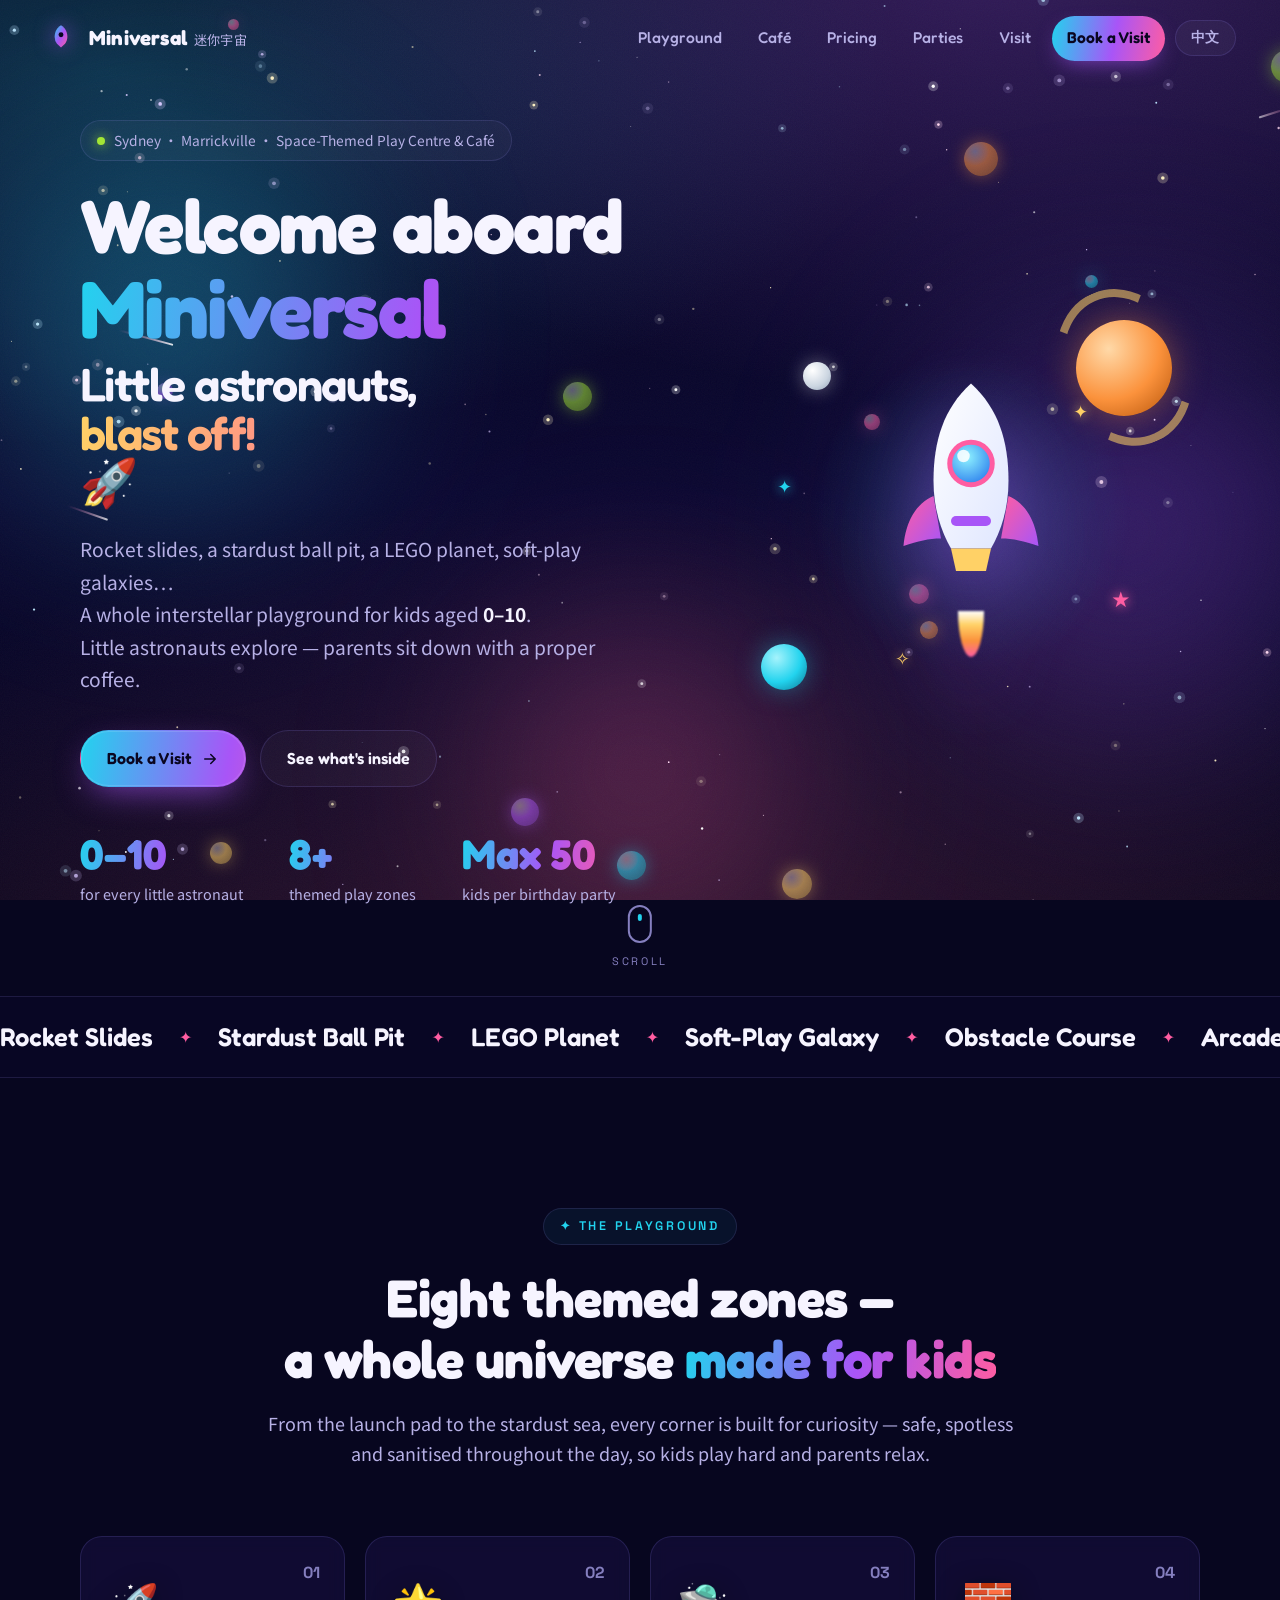
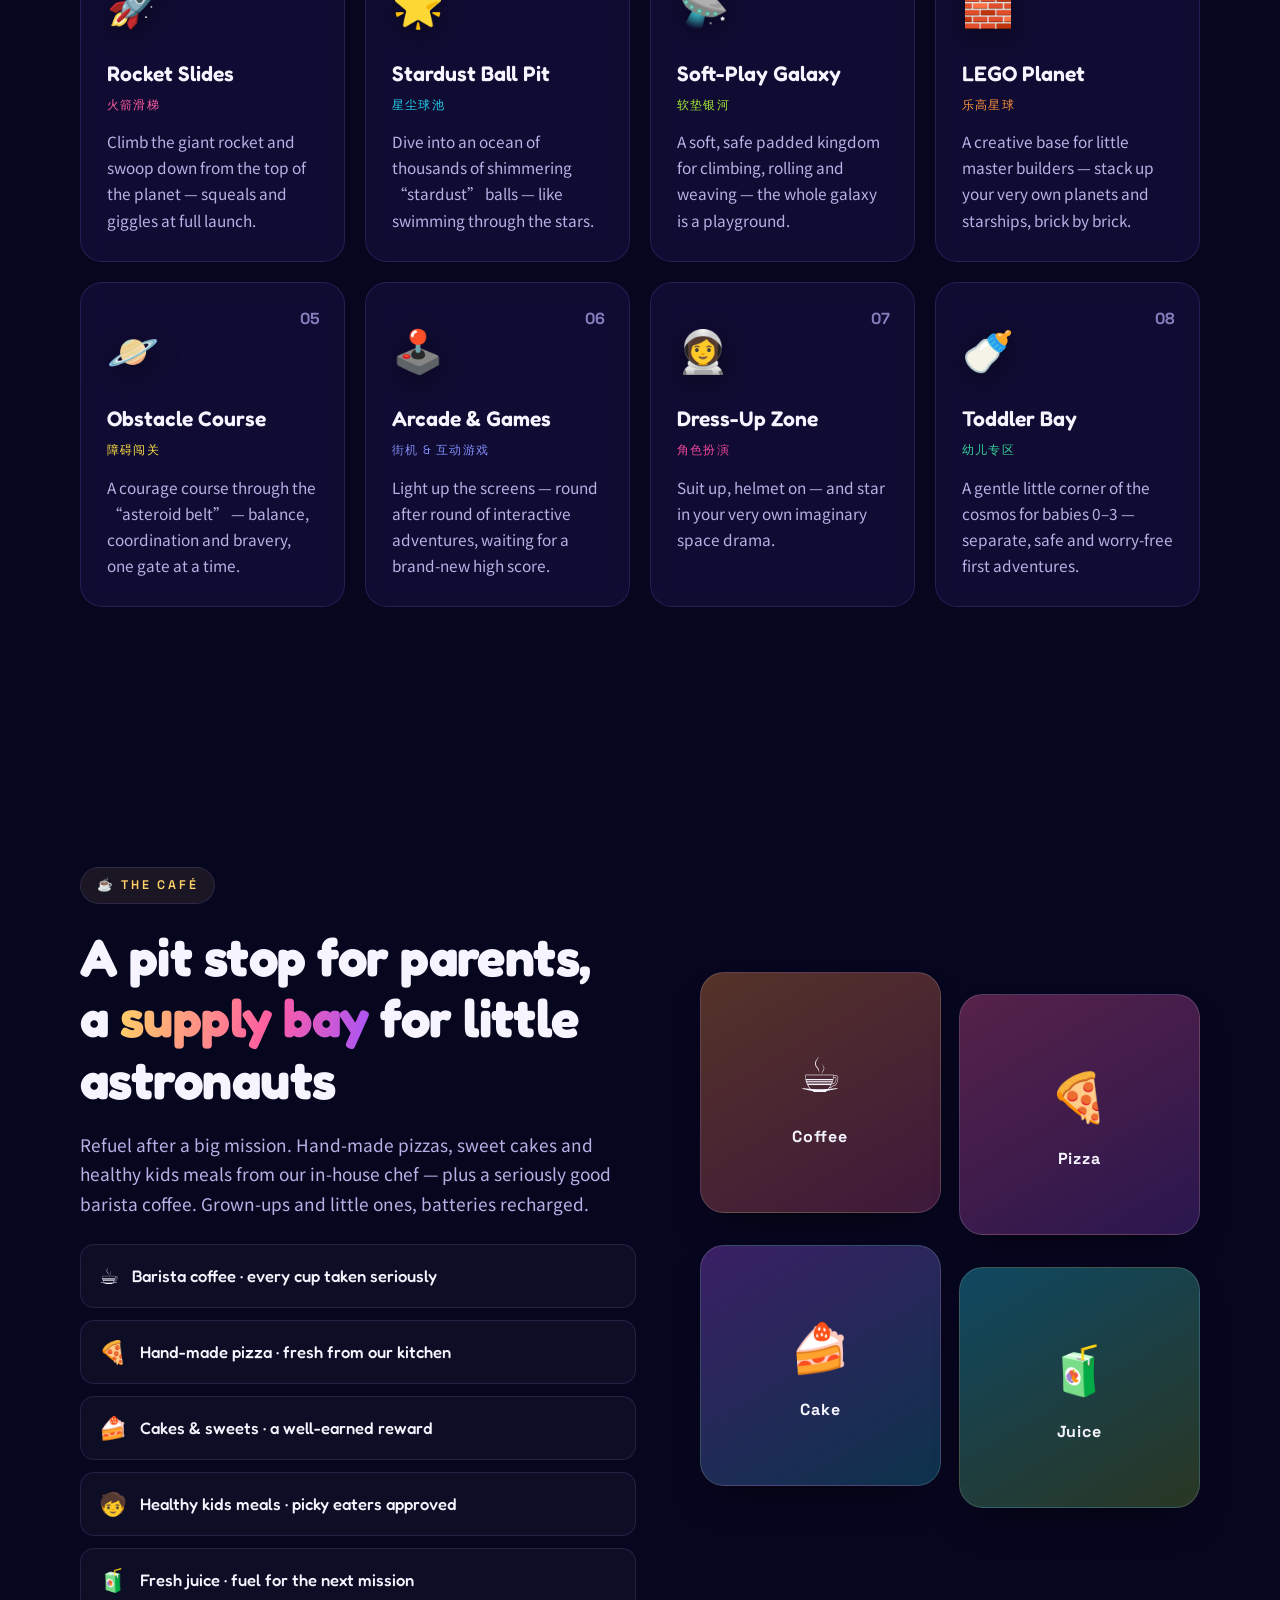
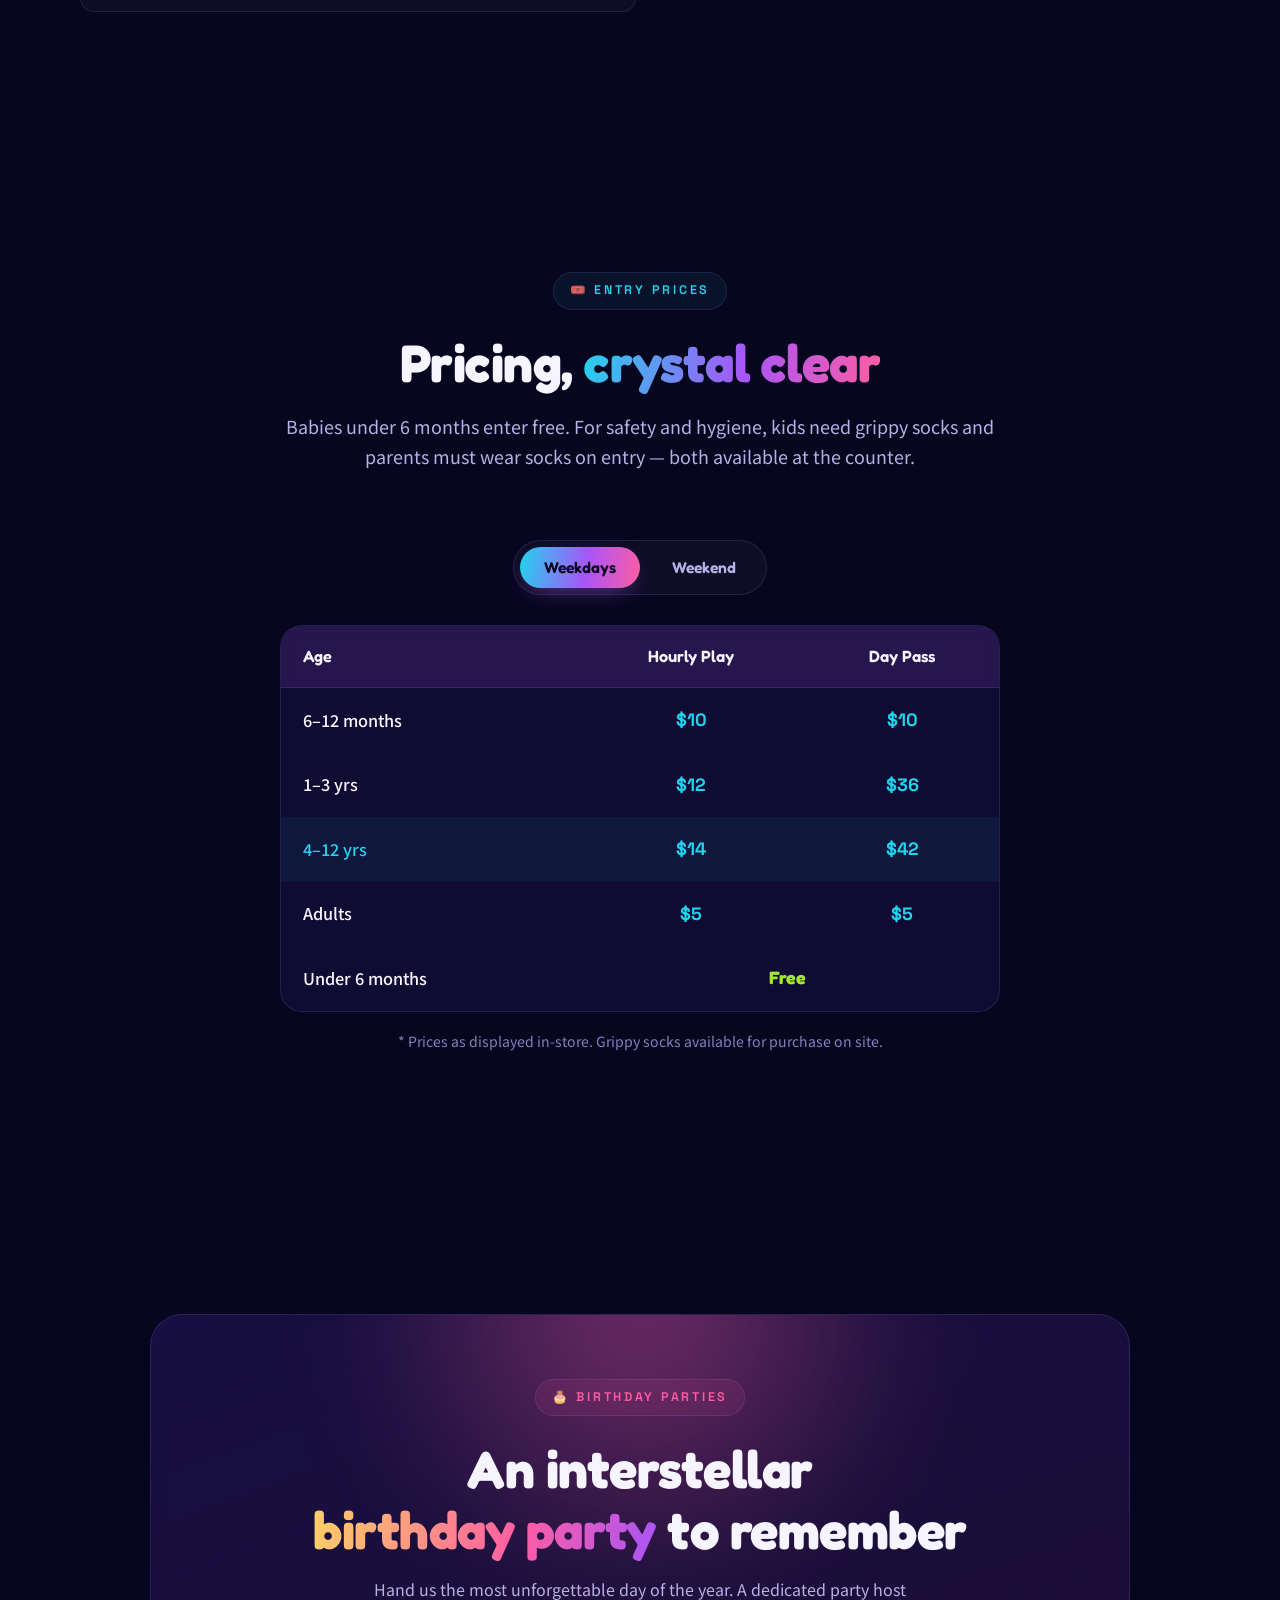
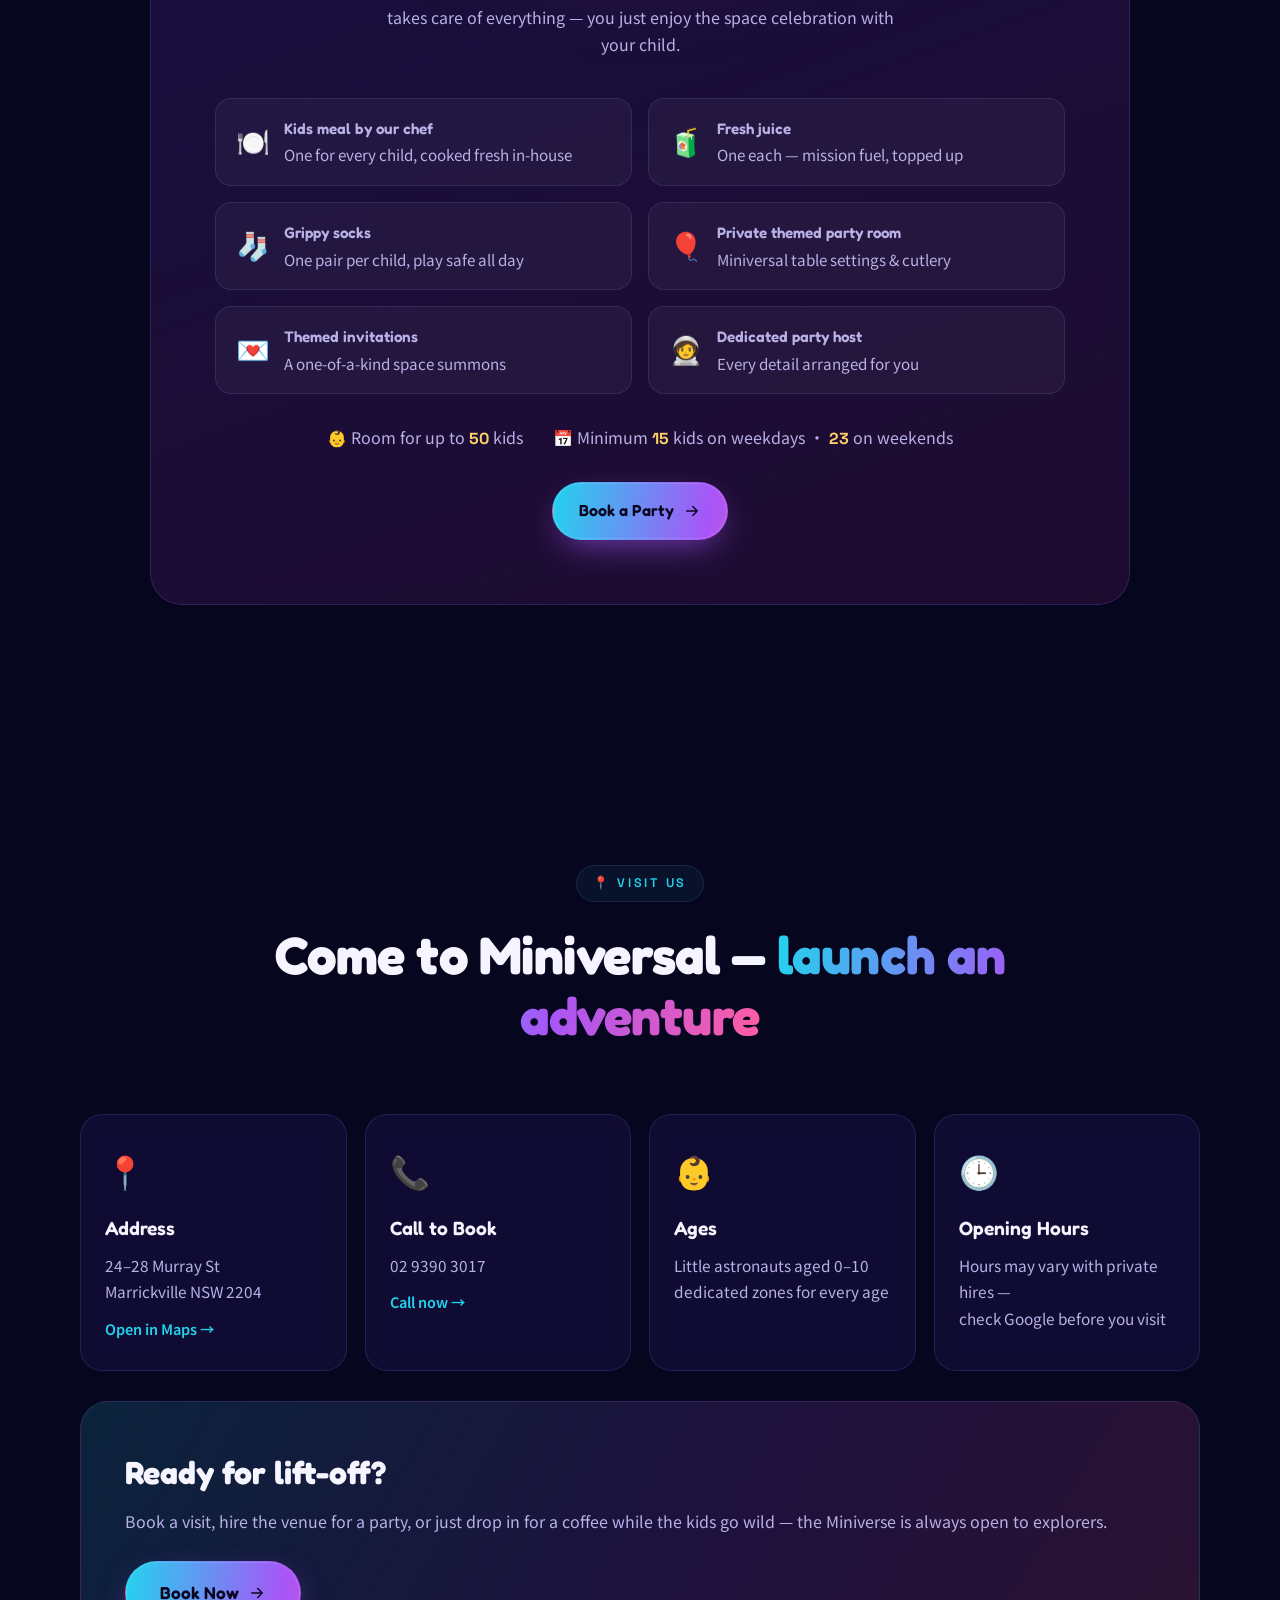
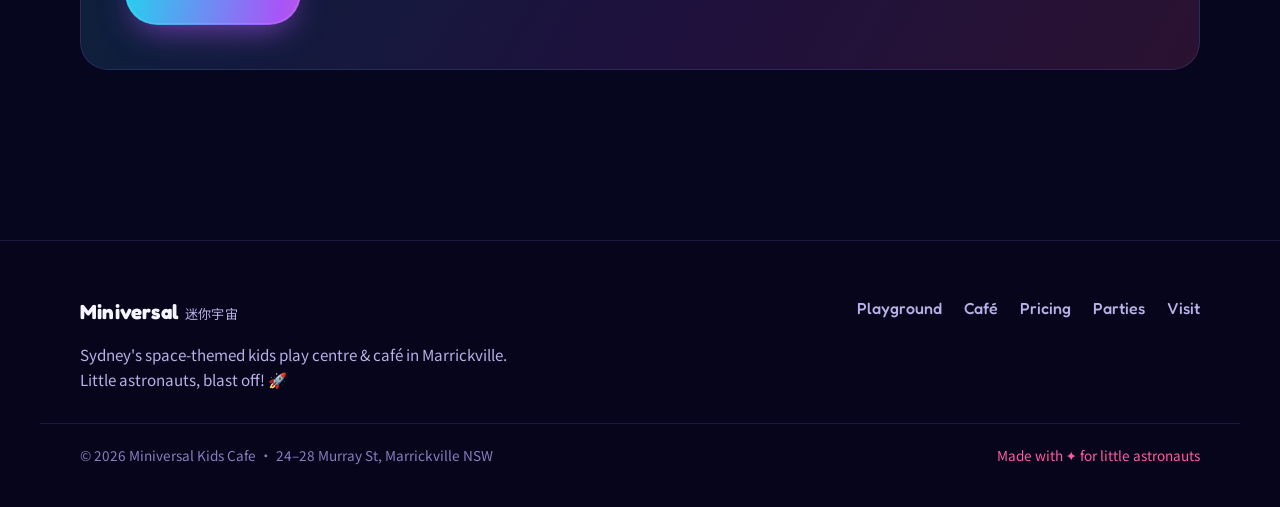
==== commit 6a82b74d: "Add EN/中文 bilingual toggle, English as default - New assets/js/i18n.js: language switcher with Engli" ====
--- a/index.html
+++ b/index.html
@@ -1,13 +1,13 @@
 <!DOCTYPE html>
-<html lang="zh-CN">
+<html lang="en">
 <head>
   <meta charset="UTF-8" />
   <meta name="viewport" content="width=device-width, initial-scale=1.0" />
-  <title>Miniversal 迷你宇宙 · 悉尼太空主题儿童乐园咖啡馆 | 小小宇航员，出发！</title>
-  <meta name="description" content="Miniversal 迷你宇宙——悉尼 Marrickville 的太空主题室内儿童乐园与咖啡馆。火箭滑梯、星尘球池、乐高星球、软垫银河，0–10 岁小宇航员尽情探索，爸妈端一杯好咖啡安心陪伴。" />
+  <title>Miniversal Kids Cafe · Sydney's Space-Themed Play Centre &amp; Café | Little Astronauts, Blast Off!</title>
+  <meta name="description" content="Miniversal — Sydney's space-themed indoor play centre and café in Marrickville. Rocket slides, a stardust ball pit, a LEGO planet and soft-play galaxies for little astronauts aged 0–10, while parents sit down with a proper coffee." />
   <meta name="theme-color" content="#07061f" />
-  <meta property="og:title" content="Miniversal 迷你宇宙 · 悉尼太空主题儿童乐园" />
-  <meta property="og:description" content="小小宇航员，出发！火箭滑梯 · 星尘球池 · 乐高星球 · 咖啡馆。" />
+  <meta property="og:title" content="Miniversal Kids Cafe · Sydney's Space-Themed Play Centre" />
+  <meta property="og:description" content="Little astronauts, blast off! Rocket slides · Stardust ball pit · LEGO planet · Café." />
   <meta property="og:type" content="website" />
   <link rel="preconnect" href="https://fonts.googleapis.com" />
   <link rel="preconnect" href="https://fonts.gstatic.com" crossorigin />
@@ -26,7 +26,7 @@
   <div class="grain" aria-hidden="true"></div>
 
   <header class="nav" id="nav">
-    <a class="nav__brand" href="#top" aria-label="返回顶部">
+    <a class="nav__brand" href="#top" aria-label="Back to top">
       <span class="nav__logo" aria-hidden="true">
         <svg viewBox="0 0 32 32" width="34" height="34">
           <defs>
@@ -42,17 +42,20 @@
       </span>
       <span class="nav__name">Miniversal<em>迷你宇宙</em></span>
     </a>
-    <nav class="nav__links" aria-label="主导航">
-      <a href="#attractions">乐园</a>
-      <a href="#cafe">咖啡馆</a>
-      <a href="#pricing">票价</a>
-      <a href="#party">生日派对</a>
-      <a href="#visit">到访</a>
-      <a href="#visit" class="nav__cta">预约游玩</a>
-    </nav>
-    <button class="nav__toggle" id="navToggle" aria-label="打开菜单" aria-expanded="false">
-      <span></span><span></span><span></span>
-    </button>
+    <div class="nav__right">
+      <nav class="nav__links" aria-label="Main navigation">
+        <a href="#attractions" data-i18n="nav.playground">Playground</a>
+        <a href="#cafe" data-i18n="nav.cafe">Café</a>
+        <a href="#pricing" data-i18n="nav.pricing">Pricing</a>
+        <a href="#party" data-i18n="nav.party">Parties</a>
+        <a href="#visit" data-i18n="nav.visit">Visit</a>
+        <a href="#visit" class="nav__cta" data-i18n="nav.cta">Book a Visit</a>
+      </nav>
+      <button class="lang-btn" id="langBtn" aria-label="Switch language">中文</button>
+      <button class="nav__toggle" id="navToggle" aria-label="Open menu" aria-expanded="false">
+        <span></span><span></span><span></span>
+      </button>
+    </div>
   </header>
 
   <main id="top">
@@ -60,29 +63,29 @@
       <div class="hero__inner">
         <div class="hero__copy">
           <div class="hero__badge reveal">
-            <span class="dot"></span> 悉尼 · Marrickville · 太空主题亲子乐园
+            <span class="dot"></span> <span data-i18n="hero.badge">Sydney · Marrickville · Space-Themed Play Centre &amp; Café</span>
           </div>
           <h1 class="hero__title">
-            <span class="reveal" style="--d:.05s">欢迎登陆</span>
-            <span class="reveal hero__brandline" style="--d:.12s"><span class="grad">Miniversal</span> 迷你宇宙</span>
-            <span class="reveal hero__tag" style="--d:.19s">小小宇航员，<span class="grad grad--2">出发！</span> 🚀</span>
+            <span class="reveal" style="--d:.05s" data-i18n="hero.t1">Welcome aboard</span>
+            <span class="reveal hero__brandline" style="--d:.12s" data-i18n-html="hero.t2"><span class="grad">Miniversal</span></span>
+            <span class="reveal hero__tag" style="--d:.19s" data-i18n-html="hero.t3">Little astronauts, <span class="grad grad--2">blast off!</span> 🚀</span>
           </h1>
-          <p class="hero__sub reveal" style="--d:.27s">
-            火箭滑梯、星尘球池、乐高星球、软垫银河……<br />
-            一座为 <strong>0–10 岁</strong> 孩子打造的星际乐园。<br />
-            让小宇航员尽情探索，爸妈端一杯好咖啡，安心陪伴。
+          <p class="hero__sub reveal" style="--d:.27s" data-i18n-html="hero.sub">
+            Rocket slides, a stardust ball pit, a LEGO planet, soft-play galaxies…<br />
+            A whole interstellar playground for kids aged <strong>0–10</strong>.<br />
+            Little astronauts explore — parents sit down with a proper coffee.
           </p>
           <div class="hero__actions reveal" style="--d:.35s">
             <a href="#visit" class="btn btn--primary">
-              <span>预约游玩</span>
+              <span data-i18n="hero.cta1">Book a Visit</span>
               <svg viewBox="0 0 24 24" width="18" height="18"><path d="M5 12h14M13 6l6 6-6 6" fill="none" stroke="currentColor" stroke-width="2" stroke-linecap="round" stroke-linejoin="round"/></svg>
             </a>
-            <a href="#attractions" class="btn btn--ghost">看看有什么好玩的</a>
+            <a href="#attractions" class="btn btn--ghost" data-i18n="hero.cta2">See what's inside</a>
           </div>
           <dl class="hero__stats reveal" style="--d:.43s">
-            <div><dt data-count="10" data-prefix="0–">0</dt><dd>岁全龄段小宇航员</dd></div>
-            <div><dt data-count="8" data-suffix="+">0</dt><dd>主题星际游乐区</dd></div>
-            <div><dt data-count="50" data-prefix="Max ">0</dt><dd>人生日派对可容纳</dd></div>
+            <div><dt data-count="10" data-prefix="0–">0</dt><dd data-i18n="hero.stat1">for every little astronaut</dd></div>
+            <div><dt data-count="8" data-suffix="+">0</dt><dd data-i18n="hero.stat2">themed play zones</dd></div>
+            <div><dt data-count="50" data-prefix="Max ">0</dt><dd data-i18n="hero.stat3">kids per birthday party</dd></div>
           </dl>
         </div>
         <div class="hero__stage reveal" style="--d:.2s" aria-hidden="true">
@@ -120,75 +123,75 @@
           </div>
         </div>
       </div>
-      <a href="#attractions" class="hero__scroll" aria-label="向下滚动">
+      <a href="#attractions" class="hero__scroll" aria-label="Scroll down">
         <span class="hero__mouse"></span>
-        <span class="hero__scroll-text">向下探索</span>
+        <span class="hero__scroll-text" data-i18n="hero.scroll">SCROLL</span>
       </a>
     </section>
 
     <div class="marquee" aria-hidden="true">
-      <div class="marquee__track">
-        <span>火箭滑梯</span><i>✦</i><span>星尘球池</span><i>✦</i><span>乐高星球</span><i>✦</i><span>软垫银河</span><i>✦</i>
-        <span>障碍闯关</span><i>✦</i><span>街机游戏</span><i>✦</i><span>角色扮演</span><i>✦</i><span>现磨咖啡</span><i>✦</i>
-        <span>火箭滑梯</span><i>✦</i><span>星尘球池</span><i>✦</i><span>乐高星球</span><i>✦</i><span>软垫银河</span><i>✦</i>
-        <span>障碍闯关</span><i>✦</i><span>街机游戏</span><i>✦</i><span>角色扮演</span><i>✦</i><span>现磨咖啡</span><i>✦</i>
+      <div class="marquee__track" data-i18n-html="marquee">
+        <span>Rocket Slides</span><i>✦</i><span>Stardust Ball Pit</span><i>✦</i><span>LEGO Planet</span><i>✦</i><span>Soft-Play Galaxy</span><i>✦</i>
+        <span>Obstacle Course</span><i>✦</i><span>Arcade Games</span><i>✦</i><span>Dress-Ups</span><i>✦</i><span>Barista Coffee</span><i>✦</i>
+        <span>Rocket Slides</span><i>✦</i><span>Stardust Ball Pit</span><i>✦</i><span>LEGO Planet</span><i>✦</i><span>Soft-Play Galaxy</span><i>✦</i>
+        <span>Obstacle Course</span><i>✦</i><span>Arcade Games</span><i>✦</i><span>Dress-Ups</span><i>✦</i><span>Barista Coffee</span><i>✦</i>
       </div>
     </div>
 
     <section class="section attractions" id="attractions">
       <div class="section__head reveal">
-        <span class="eyebrow">✦ THE PLAYGROUND · 星际游乐场</span>
-        <h2>八大主题游乐区，<br />一整座<span class="grad">属于孩子的宇宙</span></h2>
-        <p>从火箭发射台到星尘球海，每一处都为好奇心而设计。安全、干净、每天多次消毒，让孩子放肆玩、爸妈放心陪。</p>
+        <span class="eyebrow" data-i18n="play.eyebrow">✦ THE PLAYGROUND</span>
+        <h2 data-i18n-html="play.h2">Eight themed zones —<br />a whole universe <span class="grad">made for kids</span></h2>
+        <p data-i18n="play.p">From the launch pad to the stardust sea, every corner is built for curiosity — safe, spotless and sanitised throughout the day, so kids play hard and parents relax.</p>
       </div>
       <div class="cards">
         <article class="card reveal" style="--d:.04s;--g1:#ff5da2;--g2:#a855f7">
           <span class="card__emoji">🚀</span>
           <span class="card__num">01</span>
-          <h3>火箭滑梯</h3><span class="card__en">Rocket Slides</span>
-          <p>登上巨型火箭，从星球之巅一路俯冲而下，尖叫与欢笑同时发射升空。</p>
+          <h3 data-i18n="c1.h">Rocket Slides</h3><span class="card__en" data-i18n="c1.s">火箭滑梯</span>
+          <p data-i18n="c1.p">Climb the giant rocket and swoop down from the top of the planet — squeals and giggles at full launch.</p>
         </article>
         <article class="card reveal" style="--d:.09s;--g1:#22d3ee;--g2:#6366f1">
           <span class="card__emoji">🌟</span>
           <span class="card__num">02</span>
-          <h3>星尘球池</h3><span class="card__en">Stardust Ball Pit</span>
-          <p>跳进闪闪发光的巨型球海，成千上万颗「星尘」，像遨游在无垠星辰之间。</p>
+          <h3 data-i18n="c2.h">Stardust Ball Pit</h3><span class="card__en" data-i18n="c2.s">星尘球池</span>
+          <p data-i18n="c2.p">Dive into an ocean of thousands of shimmering “stardust” balls — like swimming through the stars.</p>
         </article>
         <article class="card reveal" style="--d:.14s;--g1:#a3e635;--g2:#22d3ee">
           <span class="card__emoji">🛸</span>
           <span class="card__num">03</span>
-          <h3>软垫银河</h3><span class="card__en">Soft-Play Galaxy</span>
-          <p>柔软安全的软垫王国，尽情攀爬、翻滚、穿梭，把整片银河当作游乐场。</p>
+          <h3 data-i18n="c3.h">Soft-Play Galaxy</h3><span class="card__en" data-i18n="c3.s">软垫银河</span>
+          <p data-i18n="c3.p">A soft, safe padded kingdom for climbing, rolling and weaving — the whole galaxy is a playground.</p>
         </article>
         <article class="card reveal" style="--d:.19s;--g1:#fb923c;--g2:#ff5da2">
           <span class="card__emoji">🧱</span>
           <span class="card__num">04</span>
-          <h3>乐高星球</h3><span class="card__en">LEGO Planet</span>
-          <p>小小建筑师的创意基地，用一块块积木搭出属于自己的星球与飞船。</p>
+          <h3 data-i18n="c4.h">LEGO Planet</h3><span class="card__en" data-i18n="c4.s">乐高星球</span>
+          <p data-i18n="c4.p">A creative base for little master builders — stack up your very own planets and starships, brick by brick.</p>
         </article>
         <article class="card reveal" style="--d:.24s;--g1:#fde047;--g2:#fb923c">
           <span class="card__emoji">🪐</span>
           <span class="card__num">05</span>
-          <h3>障碍闯关</h3><span class="card__en">Obstacle Course</span>
-          <p>穿越「陨石带」的勇气挑战，锻炼平衡、协调与胆量，一关接一关。</p>
+          <h3 data-i18n="c5.h">Obstacle Course</h3><span class="card__en" data-i18n="c5.s">障碍闯关</span>
+          <p data-i18n="c5.p">A courage course through the “asteroid belt” — balance, coordination and bravery, one gate at a time.</p>
         </article>
         <article class="card reveal" style="--d:.29s;--g1:#818cf8;--g2:#22d3ee">
           <span class="card__emoji">🕹️</span>
           <span class="card__num">06</span>
-          <h3>街机 & 互动游戏</h3><span class="card__en">Arcade & Games</span>
-          <p>点亮一块块屏幕，一场接一场的互动冒险，等着小宇航员来挑战高分。</p>
+          <h3 data-i18n="c6.h">Arcade &amp; Games</h3><span class="card__en" data-i18n="c6.s">街机 &amp; 互动游戏</span>
+          <p data-i18n="c6.p">Light up the screens — round after round of interactive adventures, waiting for a brand-new high score.</p>
         </article>
         <article class="card reveal" style="--d:.34s;--g1:#ec4899;--g2:#f59e0b">
           <span class="card__emoji">👩‍🚀</span>
           <span class="card__num">07</span>
-          <h3>角色扮演</h3><span class="card__en">Dress-Up Zone</span>
-          <p>换上宇航服、戴上头盔，展开一段只属于自己的想象力太空剧。</p>
+          <h3 data-i18n="c7.h">Dress-Up Zone</h3><span class="card__en" data-i18n="c7.s">角色扮演</span>
+          <p data-i18n="c7.p">Suit up, helmet on — and star in your very own imaginary space drama.</p>
         </article>
         <article class="card reveal" style="--d:.39s;--g1:#34d399;--g2:#22d3ee">
           <span class="card__emoji">🍼</span>
           <span class="card__num">08</span>
-          <h3>幼儿专区</h3><span class="card__en">Toddler Bay</span>
-          <p>为 0–3 岁宝宝准备的温柔小星域，独立、安全、无忧，第一次冒险从这里开始。</p>
+          <h3 data-i18n="c8.h">Toddler Bay</h3><span class="card__en" data-i18n="c8.s">幼儿专区</span>
+          <p data-i18n="c8.p">A gentle little corner of the cosmos for babies 0–3 — separate, safe and worry-free first adventures.</p>
         </article>
       </div>
     </section>
@@ -196,15 +199,15 @@
     <section class="section cafe" id="cafe">
       <div class="cafe__grid">
         <div class="cafe__copy reveal">
-          <span class="eyebrow">☕ THE CAFÉ · 补给舱</span>
-          <h2>爸妈的加油站，<br />小宇航员的<span class="grad grad--2">补给舱</span></h2>
-          <p>玩累了就来补充能量。驻店厨师现做的手工披萨、香甜蛋糕与健康儿童餐，还有一杯认真对待的现磨咖啡——大人小孩，一起能量满格。</p>
+          <span class="eyebrow" data-i18n="cafe.eyebrow">☕ THE CAFÉ</span>
+          <h2 data-i18n-html="cafe.h2">A pit stop for parents,<br />a <span class="grad grad--2">supply bay</span> for little astronauts</h2>
+          <p data-i18n="cafe.p">Refuel after a big mission. Hand-made pizzas, sweet cakes and healthy kids meals from our in-house chef — plus a seriously good barista coffee. Grown-ups and little ones, batteries recharged.</p>
           <ul class="cafe__list">
-            <li><span>☕</span> 现磨咖啡 · 认真对待的每一杯</li>
-            <li><span>🍕</span> 手工披萨 · 驻店厨师现烤</li>
-            <li><span>🍰</span> 甜点蛋糕 · 香甜不腻的小奖励</li>
-            <li><span>🧒</span> 健康儿童餐 · 挑嘴宝宝也爱吃</li>
-            <li><span>🧃</span> 鲜榨果汁 · 冒险补给的能量源</li>
+            <li data-i18n-html="cafe.l1"><span>☕</span> Barista coffee · every cup taken seriously</li>
+            <li data-i18n-html="cafe.l2"><span>🍕</span> Hand-made pizza · fresh from our kitchen</li>
+            <li data-i18n-html="cafe.l3"><span>🍰</span> Cakes &amp; sweets · a well-earned reward</li>
+            <li data-i18n-html="cafe.l4"><span>🧒</span> Healthy kids meals · picky eaters approved</li>
+            <li data-i18n-html="cafe.l5"><span>🧃</span> Fresh juice · fuel for the next mission</li>
           </ul>
         </div>
         <div class="cafe__cards reveal" style="--d:.12s" aria-hidden="true">
@@ -218,69 +221,69 @@
 
     <section class="section pricing" id="pricing">
       <div class="section__head reveal">
-        <span class="eyebrow">🎟️ ENTRY · 入场票价</span>
-        <h2>票价<span class="grad">一目了然</span></h2>
-        <p>6 个月以下宝宝免费入场。为了安全与卫生，小朋友需穿防滑袜，家长入场也请穿袜子（现场均可购买）。</p>
+        <span class="eyebrow" data-i18n="price.eyebrow">🎟️ ENTRY PRICES</span>
+        <h2 data-i18n-html="price.h2">Pricing, <span class="grad">crystal clear</span></h2>
+        <p data-i18n="price.p">Babies under 6 months enter free. For safety and hygiene, kids need grippy socks and parents must wear socks on entry — both available at the counter.</p>
       </div>
       <div class="price-toggle reveal">
-        <button class="price-toggle__btn is-active" data-day="week">工作日 Weekday</button>
-        <button class="price-toggle__btn" data-day="weekend">周末 Weekend</button>
+        <button class="price-toggle__btn is-active" data-day="week" data-i18n="price.week">Weekdays</button>
+        <button class="price-toggle__btn" data-day="weekend" data-i18n="price.weekend">Weekend</button>
       </div>
       <div class="price-panels reveal" style="--d:.08s">
         <div class="price-panel is-active" data-panel="week">
           <table class="price-table">
             <thead>
-              <tr><th>年龄</th><th>按小时 Hourly</th><th>全天通票 Day Pass</th></tr>
+              <tr><th data-i18n="price.h.age">Age</th><th data-i18n="price.h.hourly">Hourly Play</th><th data-i18n="price.h.day">Day Pass</th></tr>
             </thead>
             <tbody>
-              <tr><td>6–12 个月</td><td>$10</td><td>$10</td></tr>
-              <tr><td>1–3 岁</td><td>$12</td><td>$36</td></tr>
-              <tr class="is-hero"><td>4–12 岁</td><td>$14</td><td>$42</td></tr>
-              <tr><td>成人</td><td>$5</td><td>$5</td></tr>
-              <tr><td>6 个月以下</td><td colspan="2" class="price-free">免费 Free</td></tr>
+              <tr><td data-i18n="price.r1">6–12 months</td><td>$10</td><td>$10</td></tr>
+              <tr><td data-i18n="price.r2">1–3 yrs</td><td>$12</td><td>$36</td></tr>
+              <tr class="is-hero"><td data-i18n="price.r3">4–12 yrs</td><td>$14</td><td>$42</td></tr>
+              <tr><td data-i18n="price.r4">Adults</td><td>$5</td><td>$5</td></tr>
+              <tr><td data-i18n="price.r5">Under 6 months</td><td colspan="2" class="price-free" data-i18n="price.free">Free</td></tr>
             </tbody>
           </table>
         </div>
         <div class="price-panel" data-panel="weekend">
           <table class="price-table">
             <thead>
-              <tr><th>年龄</th><th>按小时 Hourly</th><th>全天通票 Day Pass</th></tr>
+              <tr><th data-i18n="price.h.age">Age</th><th data-i18n="price.h.hourly">Hourly Play</th><th data-i18n="price.h.day">Day Pass</th></tr>
             </thead>
             <tbody>
-              <tr><td>6–12 个月</td><td>$12</td><td>$12</td></tr>
-              <tr><td>1–3 岁</td><td>$14</td><td>$42</td></tr>
-              <tr class="is-hero"><td>4–12 岁</td><td>$16</td><td>$48</td></tr>
-              <tr><td>成人</td><td>$5</td><td>$5</td></tr>
-              <tr><td>6 个月以下</td><td colspan="2" class="price-free">免费 Free</td></tr>
+              <tr><td data-i18n="price.r1">6–12 months</td><td>$12</td><td>$12</td></tr>
+              <tr><td data-i18n="price.r2">1–3 yrs</td><td>$14</td><td>$42</td></tr>
+              <tr class="is-hero"><td data-i18n="price.r3">4–12 yrs</td><td>$16</td><td>$48</td></tr>
+              <tr><td data-i18n="price.r4">Adults</td><td>$5</td><td>$5</td></tr>
+              <tr><td data-i18n="price.r5">Under 6 months</td><td colspan="2" class="price-free" data-i18n="price.free">Free</td></tr>
             </tbody>
           </table>
         </div>
       </div>
-      <p class="price-note reveal">* 价格以门店现场公示为准。防滑袜可现场购买。</p>
+      <p class="price-note reveal" data-i18n="price.note">* Prices as displayed in-store. Grippy socks available for purchase on site.</p>
     </section>
 
     <section class="section party" id="party">
       <div class="party__card reveal">
         <div class="party__glow" aria-hidden="true"></div>
         <div class="party__head">
-          <span class="eyebrow">🎂 BIRTHDAY · 星际庆典</span>
-          <h2>一场专属孩子的<br /><span class="grad grad--2">星际生日派对</span></h2>
-          <p>把最难忘的一天交给我们。专属派对管家全程协助，你只管和孩子一起享受这场太空庆典。</p>
+          <span class="eyebrow" data-i18n="party.eyebrow">🎂 BIRTHDAY PARTIES</span>
+          <h2 data-i18n-html="party.h2">An interstellar<br /><span class="grad grad--2">birthday party</span> to remember</h2>
+          <p data-i18n="party.p">Hand us the most unforgettable day of the year. A dedicated party host takes care of everything — you just enjoy the space celebration with your child.</p>
         </div>
         <ul class="party__list">
-          <li><span class="party__ic">🍽️</span><div><b>厨师现做儿童餐</b>每位小朋友一份，驻店厨师亲手烹制</div></li>
-          <li><span class="party__ic">🧃</span><div><b>鲜榨果汁</b>每位小朋友一杯，冒险补给不间断</div></li>
-          <li><span class="party__ic">🧦</span><div><b>防滑袜</b>每位小朋友一双，安心尽情玩</div></li>
-          <li><span class="party__ic">🎈</span><div><b>独享主题派对房</b>Miniversal 主题餐具与桌面布置</div></li>
-          <li><span class="party__ic">💌</span><div><b>定制主题邀请函</b>一份独一无二的太空邀约</div></li>
-          <li><span class="party__ic">🧑‍🚀</span><div><b>专属派对管家</b>全程协助，帮你安排好每个细节</div></li>
+          <li><span class="party__ic">🍽️</span><div data-i18n-html="party.l1"><b>Kids meal by our chef</b>One for every child, cooked fresh in-house</div></li>
+          <li><span class="party__ic">🧃</span><div data-i18n-html="party.l2"><b>Fresh juice</b>One each — mission fuel, topped up</div></li>
+          <li><span class="party__ic">🧦</span><div data-i18n-html="party.l3"><b>Grippy socks</b>One pair per child, play safe all day</div></li>
+          <li><span class="party__ic">🎈</span><div data-i18n-html="party.l4"><b>Private themed party room</b>Miniversal table settings &amp; cutlery</div></li>
+          <li><span class="party__ic">💌</span><div data-i18n-html="party.l5"><b>Themed invitations</b>A one-of-a-kind space summons</div></li>
+          <li><span class="party__ic">🧑‍🚀</span><div data-i18n-html="party.l6"><b>Dedicated party host</b>Every detail arranged for you</div></li>
         </ul>
         <div class="party__meta">
-          <span>👶 最多可容纳 <strong>50</strong> 位小朋友</span>
-          <span>📅 工作日最低 <strong>15</strong> 人 · 周末最低 <strong>23</strong> 人起订</span>
+          <span data-i18n-html="party.m1">👶 Room for up to <strong>50</strong> kids</span>
+          <span data-i18n-html="party.m2">📅 Minimum <strong>15</strong> kids on weekdays · <strong>23</strong> on weekends</span>
         </div>
         <div class="party__cta">
-          <a href="tel:+61293903017" class="btn btn--primary"><span>预订派对</span>
+          <a href="tel:+61293903017" class="btn btn--primary"><span data-i18n="party.cta">Book a Party</span>
             <svg viewBox="0 0 24 24" width="18" height="18"><path d="M5 12h14M13 6l6 6-6 6" fill="none" stroke="currentColor" stroke-width="2" stroke-linecap="round" stroke-linejoin="round"/></svg>
           </a>
         </div>
@@ -289,39 +292,39 @@
 
     <section class="section visit" id="visit">
       <div class="section__head reveal">
-        <span class="eyebrow">📍 VISIT US · 到访我们</span>
-        <h2>来 Miniversal，<span class="grad">发射一场冒险</span></h2>
+        <span class="eyebrow" data-i18n="visit.eyebrow">📍 VISIT US</span>
+        <h2 data-i18n-html="visit.h2">Come to Miniversal — <span class="grad">launch an adventure</span></h2>
       </div>
       <div class="visit__grid">
         <a class="visit__item reveal" href="https://maps.google.com/?q=24-28+Murray+St+Marrickville+NSW+2204" target="_blank" rel="noopener">
           <span class="visit__ic">📍</span>
-          <h3>地址</h3>
-          <p>24–28 Murray St<br />Marrickville NSW 2204</p>
-          <span class="visit__link">在地图中打开 →</span>
+          <h3 data-i18n="visit.i1h">Address</h3>
+          <p data-i18n-html="visit.i1p">24–28 Murray St<br />Marrickville NSW 2204</p>
+          <span class="visit__link" data-i18n="visit.i1l">Open in Maps →</span>
         </a>
         <a class="visit__item reveal" style="--d:.08s" href="tel:+61293903017">
           <span class="visit__ic">📞</span>
-          <h3>电话预约</h3>
+          <h3 data-i18n="visit.i2h">Call to Book</h3>
           <p>02 9390 3017</p>
-          <span class="visit__link">拨打电话 →</span>
+          <span class="visit__link" data-i18n="visit.i2l">Call now →</span>
         </a>
         <div class="visit__item reveal" style="--d:.16s">
           <span class="visit__ic">👶</span>
-          <h3>适龄</h3>
-          <p>0–10 岁小宇航员<br />各年龄段都有专属区域</p>
+          <h3 data-i18n="visit.i3h">Ages</h3>
+          <p data-i18n-html="visit.i3p">Little astronauts aged 0–10<br />dedicated zones for every age</p>
         </div>
         <div class="visit__item reveal" style="--d:.24s">
           <span class="visit__ic">🕒</span>
-          <h3>营业时间</h3>
-          <p>营业时间可能因私人包场调整，<br />出行前请查看 Google 最新信息</p>
+          <h3 data-i18n="visit.i4h">Opening Hours</h3>
+          <p data-i18n-html="visit.i4p">Hours may vary with private hires —<br />check Google before you visit</p>
         </div>
       </div>
       <div class="visit__banner reveal">
         <div>
-          <h3>准备好出发了吗？</h3>
-          <p>预约游玩、包场派对，或只是来喝杯咖啡看孩子撒欢——随时欢迎登陆迷你宇宙。</p>
-        </div>
-        <a href="tel:+61293903017" class="btn btn--primary btn--lg"><span>立即预约</span>
+          <h3 data-i18n="visit.bh">Ready for lift-off?</h3>
+          <p data-i18n="visit.bp">Book a visit, hire the venue for a party, or just drop in for a coffee while the kids go wild — the Miniverse is always open to explorers.</p>
+        </div>
+        <a href="tel:+61293903017" class="btn btn--primary btn--lg"><span data-i18n="visit.bcta">Book Now</span>
           <svg viewBox="0 0 24 24" width="18" height="18"><path d="M5 12h14M13 6l6 6-6 6" fill="none" stroke="currentColor" stroke-width="2" stroke-linecap="round" stroke-linejoin="round"/></svg>
         </a>
       </div>
@@ -332,23 +335,24 @@
     <div class="footer__inner">
       <div class="footer__brand">
         <span class="nav__name">Miniversal<em>迷你宇宙</em></span>
-        <p>悉尼 Marrickville 的太空主题儿童乐园与咖啡馆。<br />小小宇航员，出发！🚀</p>
-      </div>
-      <nav class="footer__nav" aria-label="页脚导航">
-        <a href="#attractions">乐园</a>
-        <a href="#cafe">咖啡馆</a>
-        <a href="#pricing">票价</a>
-        <a href="#party">生日派对</a>
-        <a href="#visit">到访</a>
+        <p data-i18n-html="footer.p">Sydney's space-themed kids play centre &amp; café in Marrickville.<br />Little astronauts, blast off! 🚀</p>
+      </div>
+      <nav class="footer__nav" aria-label="Footer navigation">
+        <a href="#attractions" data-i18n="nav.playground">Playground</a>
+        <a href="#cafe" data-i18n="nav.cafe">Café</a>
+        <a href="#pricing" data-i18n="nav.pricing">Pricing</a>
+        <a href="#party" data-i18n="nav.party">Parties</a>
+        <a href="#visit" data-i18n="nav.visit">Visit</a>
       </nav>
     </div>
     <div class="footer__bottom">
       <span>© <span id="year">2026</span> Miniversal Kids Cafe · 24–28 Murray St, Marrickville NSW</span>
-      <span class="footer__made">Made with ✦ for little astronauts</span>
+      <span class="footer__made" data-i18n="footer.made">Made with ✦ for little astronauts</span>
     </div>
   </footer>
 
   <script src="assets/js/starfield.js" defer></script>
+  <script src="assets/js/i18n.js" defer></script>
   <script src="assets/js/main.js" defer></script>
 </body>
 </html>
--- a/assets/css/style.css
+++ b/assets/css/style.css
@@ -164,6 +164,14 @@
 @keyframes bob { 0%,100%{transform:translateY(0)} 50%{transform:translateY(-4px)} }
 .nav__name { font-family: var(--font-disp); font-weight: 700; font-size: 1.28rem; letter-spacing: .01em; }
 .nav__name em { font-style: normal; font-weight: 400; font-size: .82rem; color: var(--muted); margin-left: 7px; }
+.nav__right { display: flex; align-items: center; gap: 10px; }
+.lang-btn {
+  font-family: var(--font-en); font-weight: 600; font-size: .85rem; letter-spacing: .05em;
+  padding: 8px 15px; border-radius: 100px; border: 1px solid var(--card-brd);
+  background: rgba(255,255,255,.04); color: var(--muted); cursor: pointer;
+  transition: color .2s, border-color .2s, transform .2s;
+}
+.lang-btn:hover { color: var(--ink); border-color: var(--cyan); transform: translateY(-1px); }
 .nav__links { display: flex; align-items: center; gap: 6px; }
 .nav__links a { font-family: var(--font-disp); font-weight: 500; padding: 9px 15px; border-radius: 100px; color: var(--muted); font-size: .98rem; transition: color .2s, background .2s; }
 .nav__links a:hover { color: var(--ink); background: rgba(255,255,255,.05); }
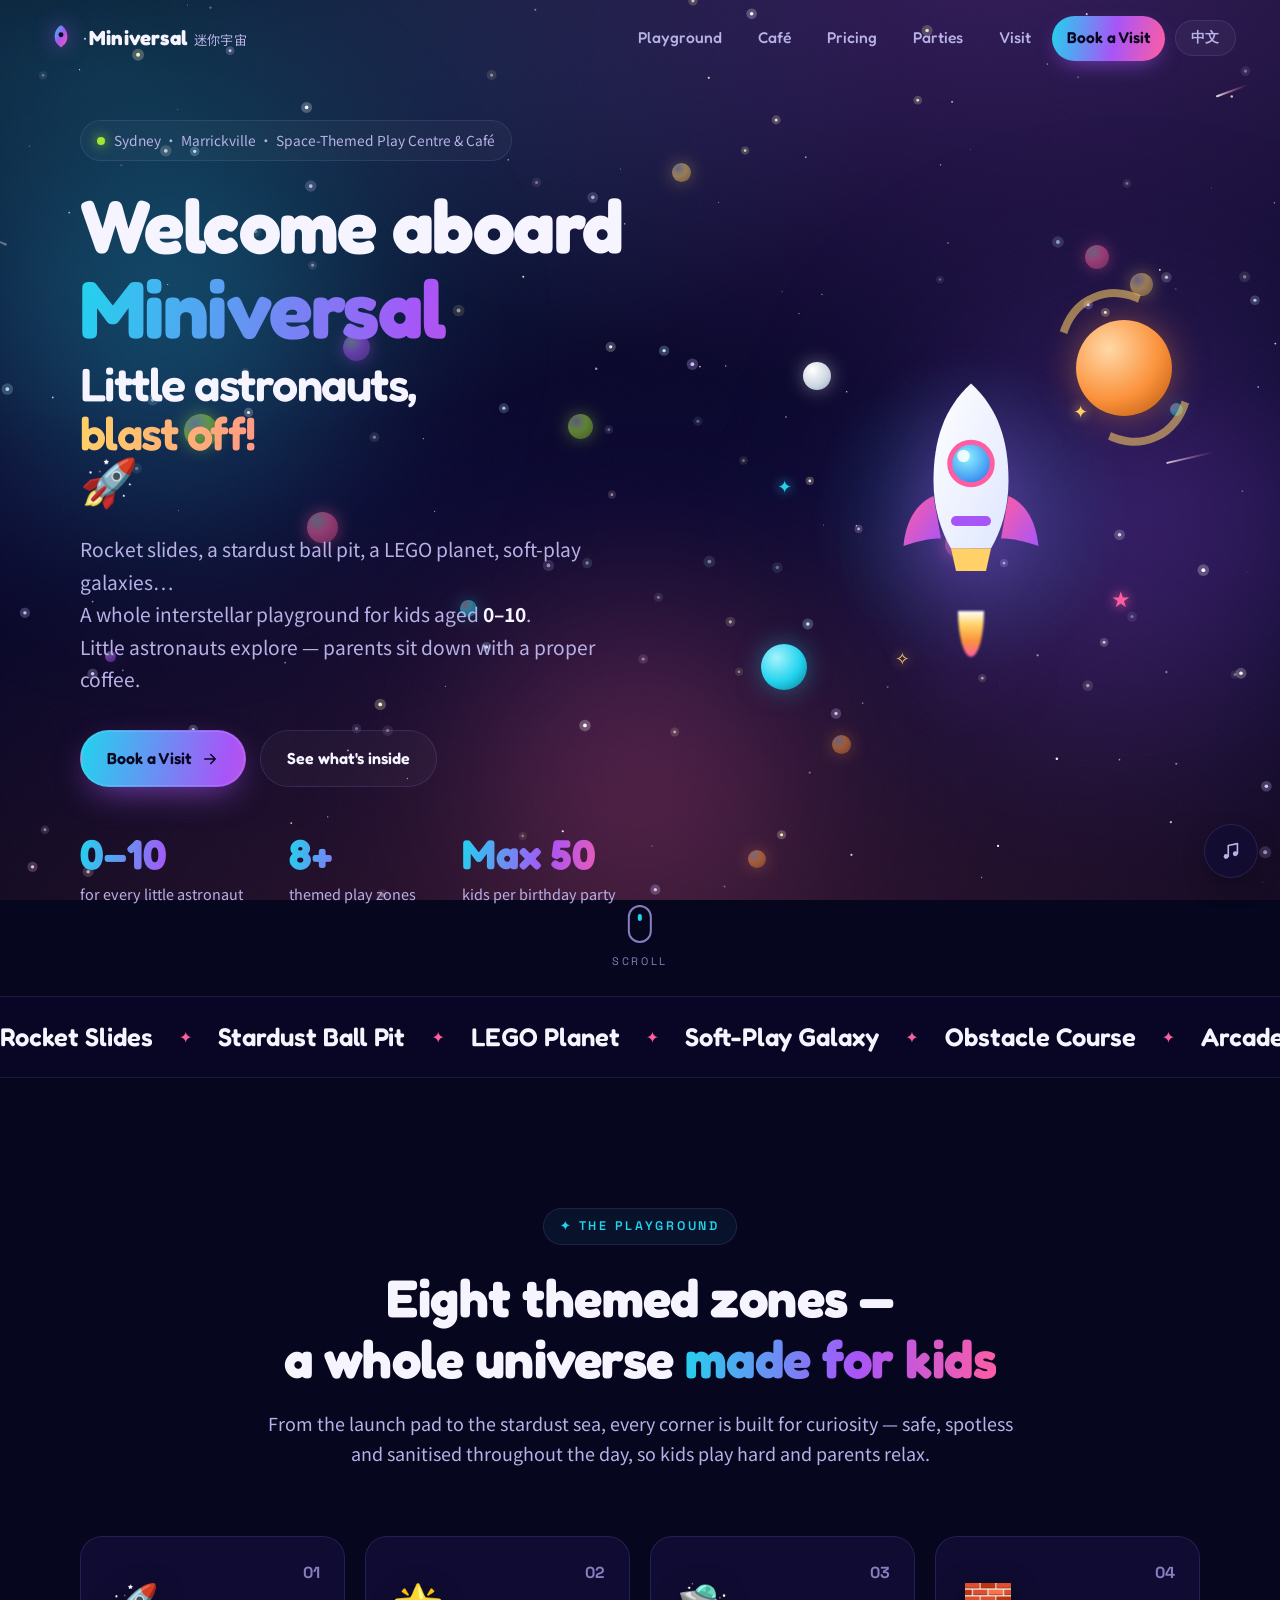
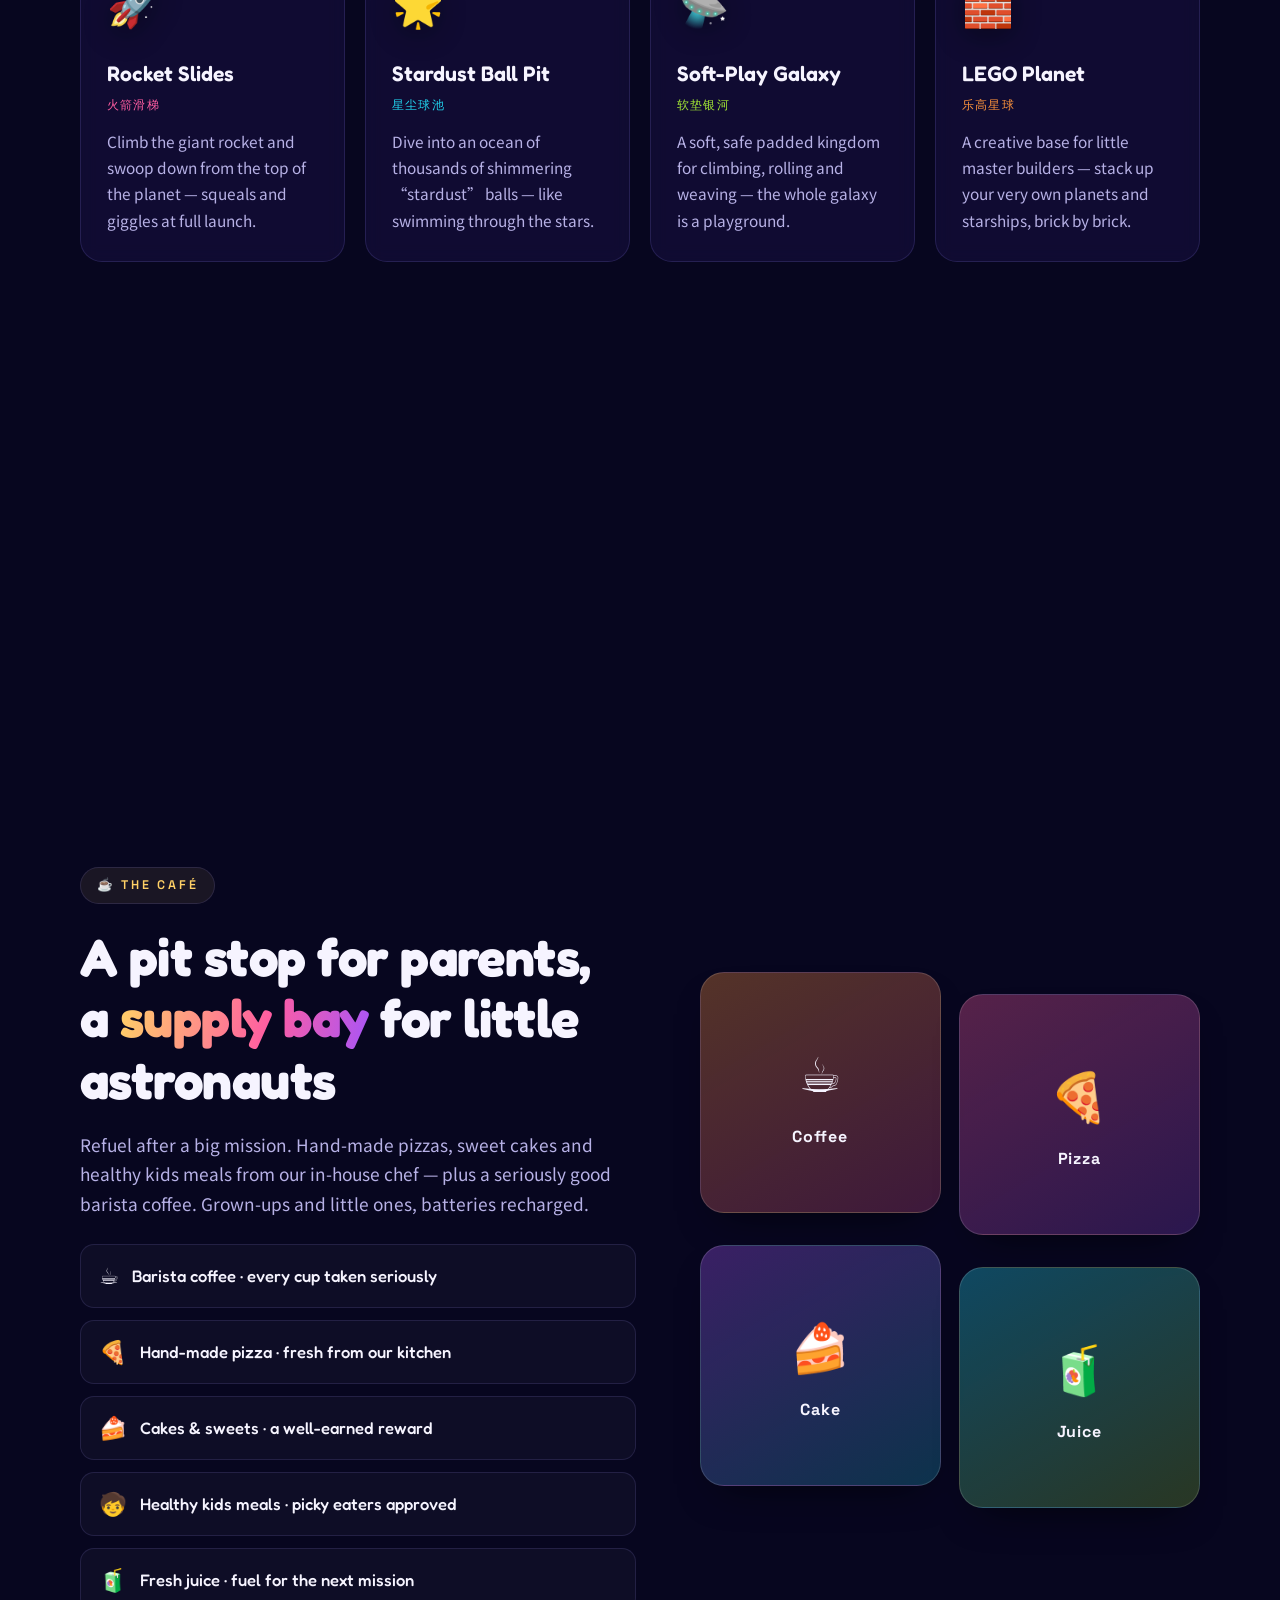
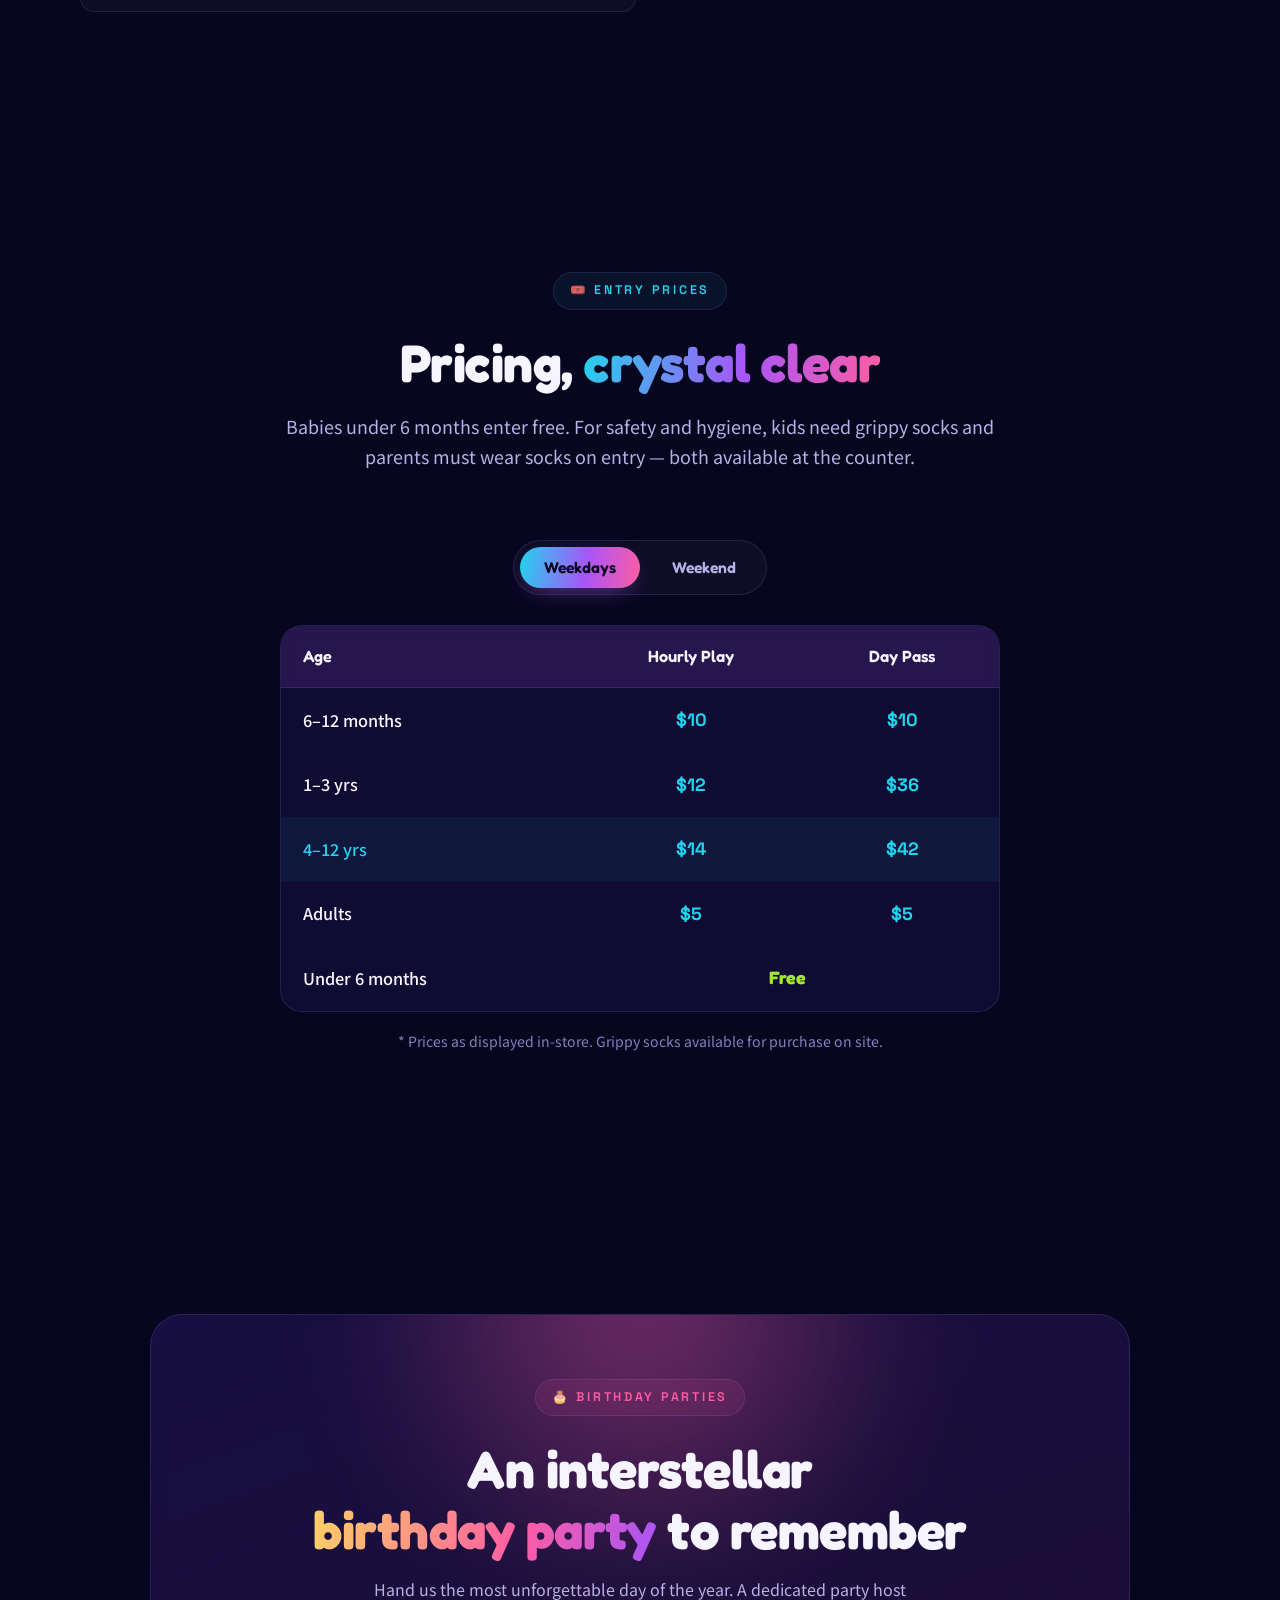
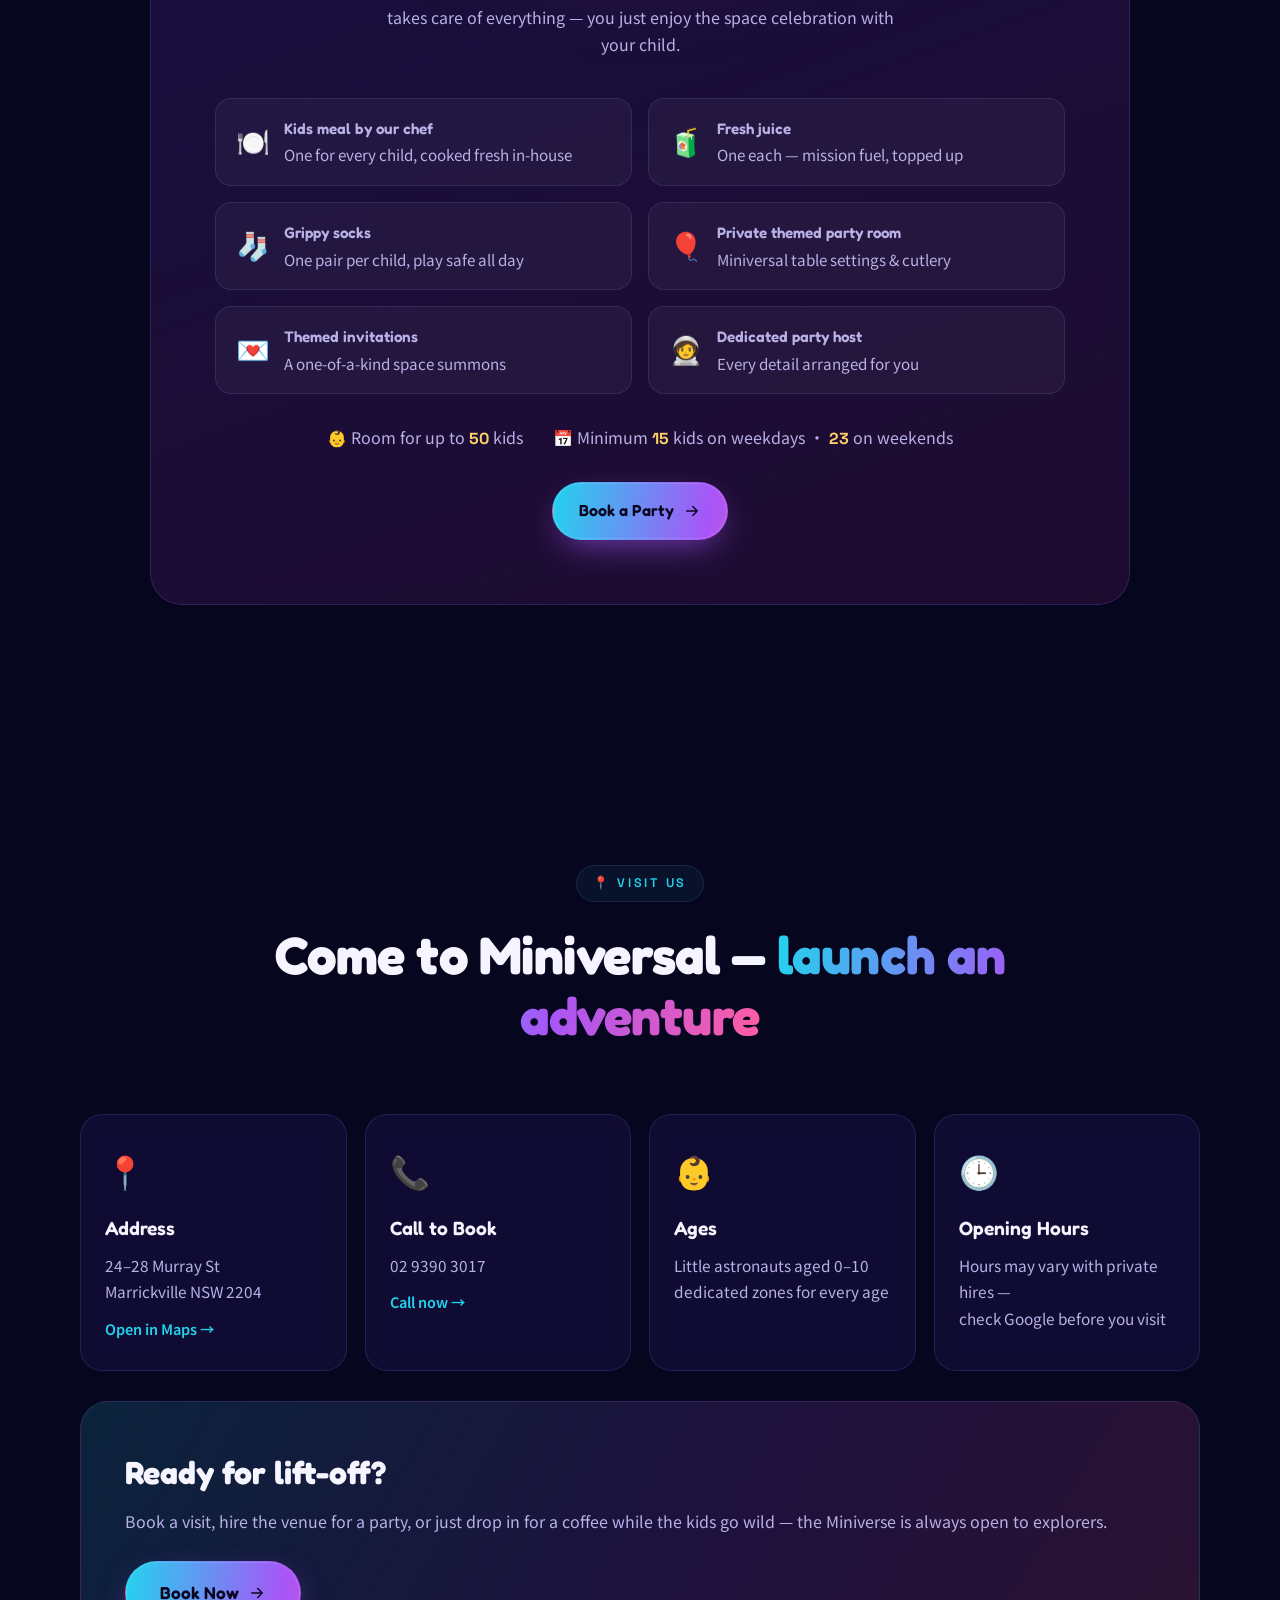
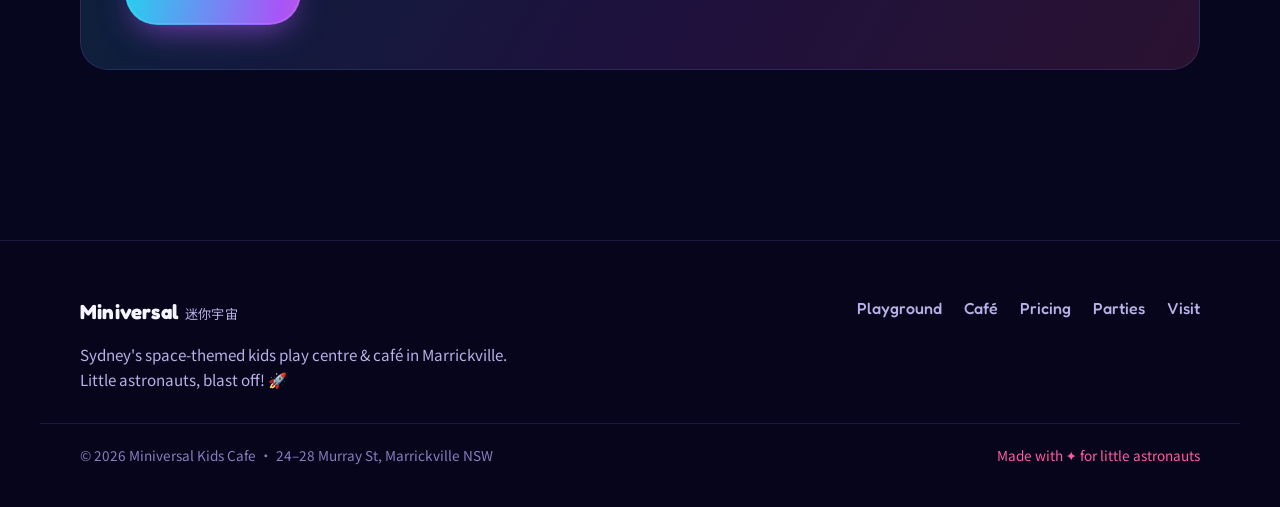
==== commit bc37dbf6: "Add background music player with Ghibli-style synth fallback - New assets/js/bgm.js: floating music " ====
--- a/index.html
+++ b/index.html
@@ -354,5 +354,6 @@
   <script src="assets/js/starfield.js" defer></script>
   <script src="assets/js/i18n.js" defer></script>
   <script src="assets/js/main.js" defer></script>
+  <script src="assets/js/bgm.js" defer></script>
 </body>
 </html>
--- a/assets/css/style.css
+++ b/assets/css/style.css
@@ -347,6 +347,37 @@
 .footer__bottom { max-width: var(--maxw); margin: 0 auto; padding: 20px clamp(20px,5vw,40px) 40px; border-top: 1px solid var(--line); display: flex; justify-content: space-between; gap: 12px; flex-wrap: wrap; color: var(--muted-2); font-size: .85rem; }
 .footer__made { color: var(--pink); }
 
+/* ---------- BGM button ---------- */
+.bgm-btn {
+  position: fixed; right: 22px; bottom: 22px; z-index: 90;
+  width: 54px; height: 54px; border-radius: 50%;
+  display: grid; place-items: center;
+  color: var(--muted); cursor: pointer;
+  background: rgba(18, 14, 52, .78); backdrop-filter: blur(12px);
+  border: 1px solid var(--card-brd);
+  box-shadow: 0 10px 30px -12px rgba(0,0,0,.8);
+  transition: color .25s, border-color .25s, transform .25s, box-shadow .25s;
+}
+.bgm-btn:hover { color: var(--ink); border-color: var(--cyan); transform: translateY(-3px); }
+.bgm-btn.playing {
+  color: #0a0620; border-color: transparent;
+  background: var(--grad);
+  box-shadow: 0 14px 34px -10px rgba(168,85,247,.75);
+  animation: bgm-pulse 2.4s ease-in-out infinite;
+}
+@keyframes bgm-pulse {
+  0%,100% { box-shadow: 0 14px 34px -10px rgba(168,85,247,.75), 0 0 0 0 rgba(255,93,162,.45); }
+  50% { box-shadow: 0 14px 34px -10px rgba(168,85,247,.75), 0 0 0 12px rgba(255,93,162,0); }
+}
+.bgm-btn__wave { position: absolute; top: -7px; right: -3px; display: none; gap: 2.5px; align-items: flex-end; height: 12px; }
+.bgm-btn.playing .bgm-btn__wave { display: inline-flex; }
+.bgm-btn__wave i { width: 3px; border-radius: 2px; background: var(--yellow); animation: bgm-eq 1s ease-in-out infinite; }
+.bgm-btn__wave i:nth-child(1) { height: 6px; }
+.bgm-btn__wave i:nth-child(2) { height: 11px; animation-delay: .18s; }
+.bgm-btn__wave i:nth-child(3) { height: 8px; animation-delay: .36s; }
+@keyframes bgm-eq { 0%,100% { transform: scaleY(.5); } 50% { transform: scaleY(1); } }
+@media (max-width: 560px) { .bgm-btn { right: 16px; bottom: 16px; width: 48px; height: 48px; } }
+
 /* ---------- Mobile menu / responsive ---------- */
 @media (max-width: 940px) {
   .cards, .visit__grid { grid-template-columns: repeat(2, 1fr); }
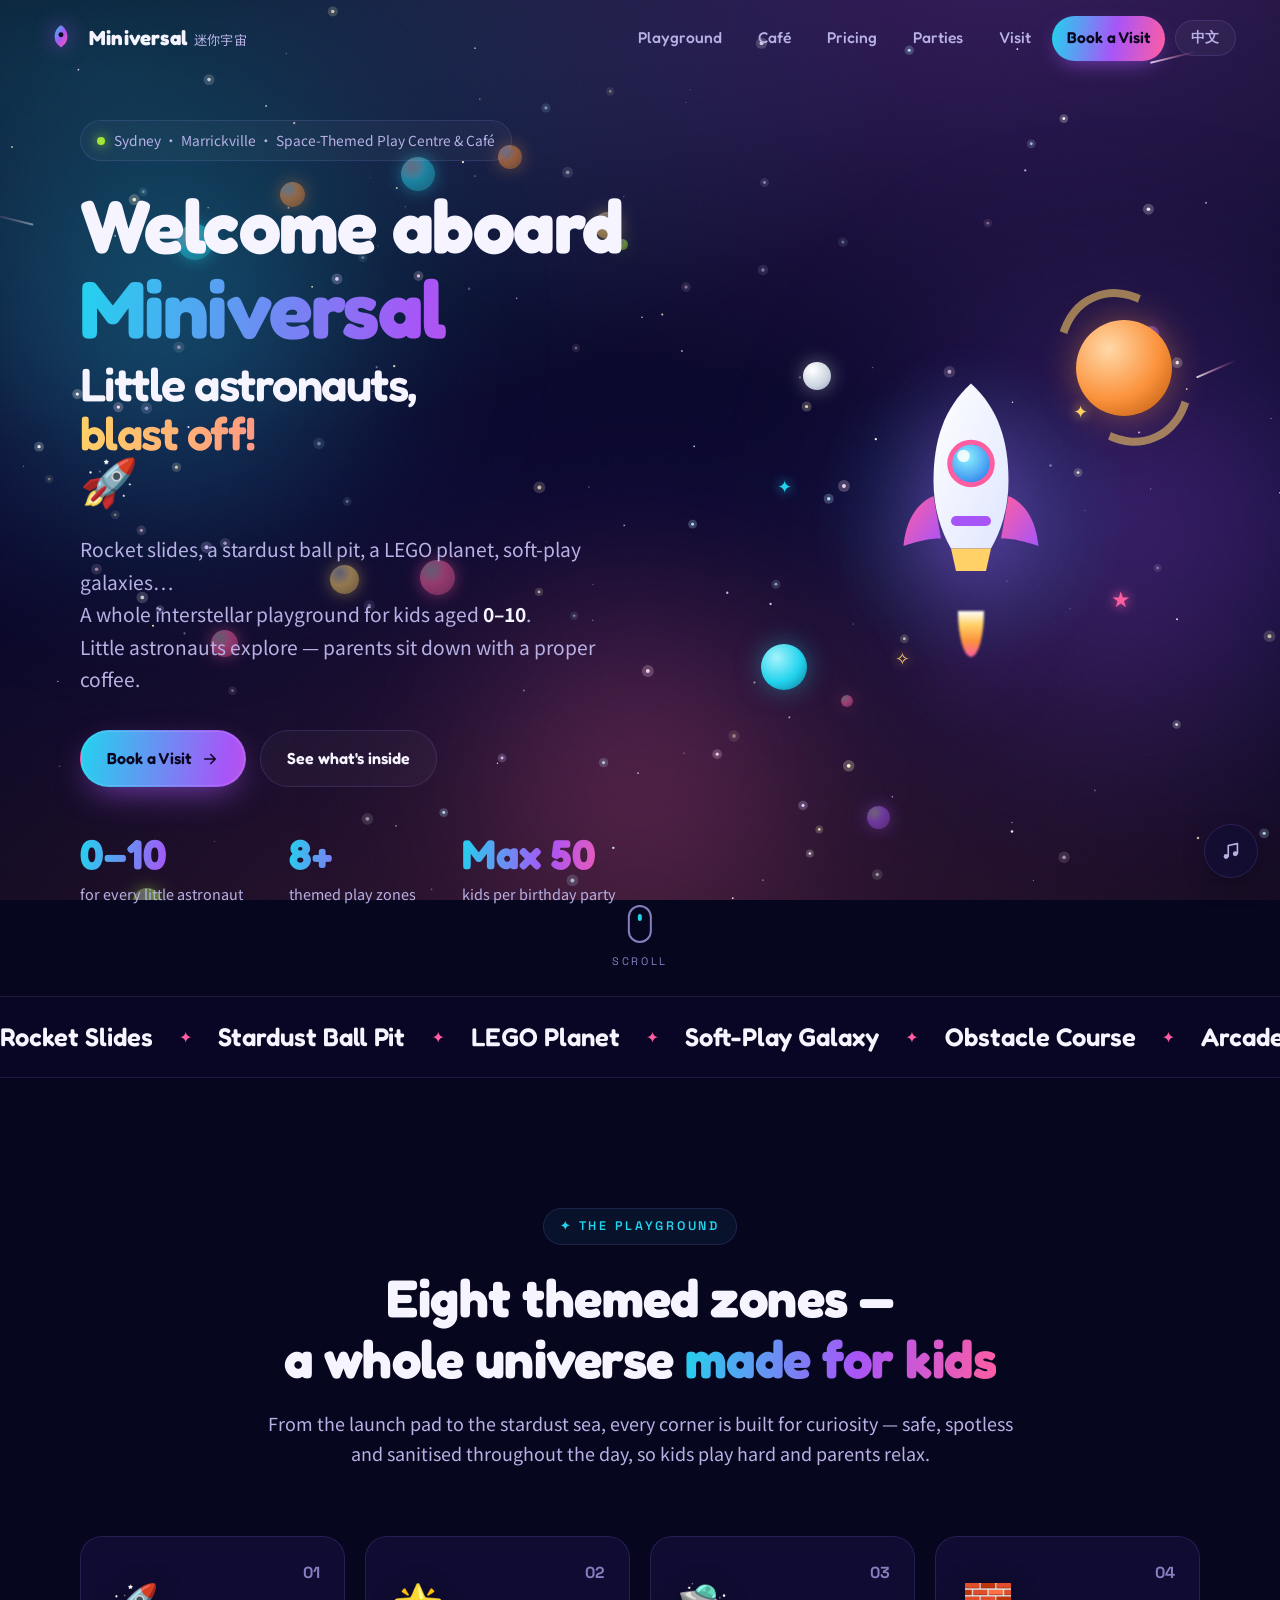
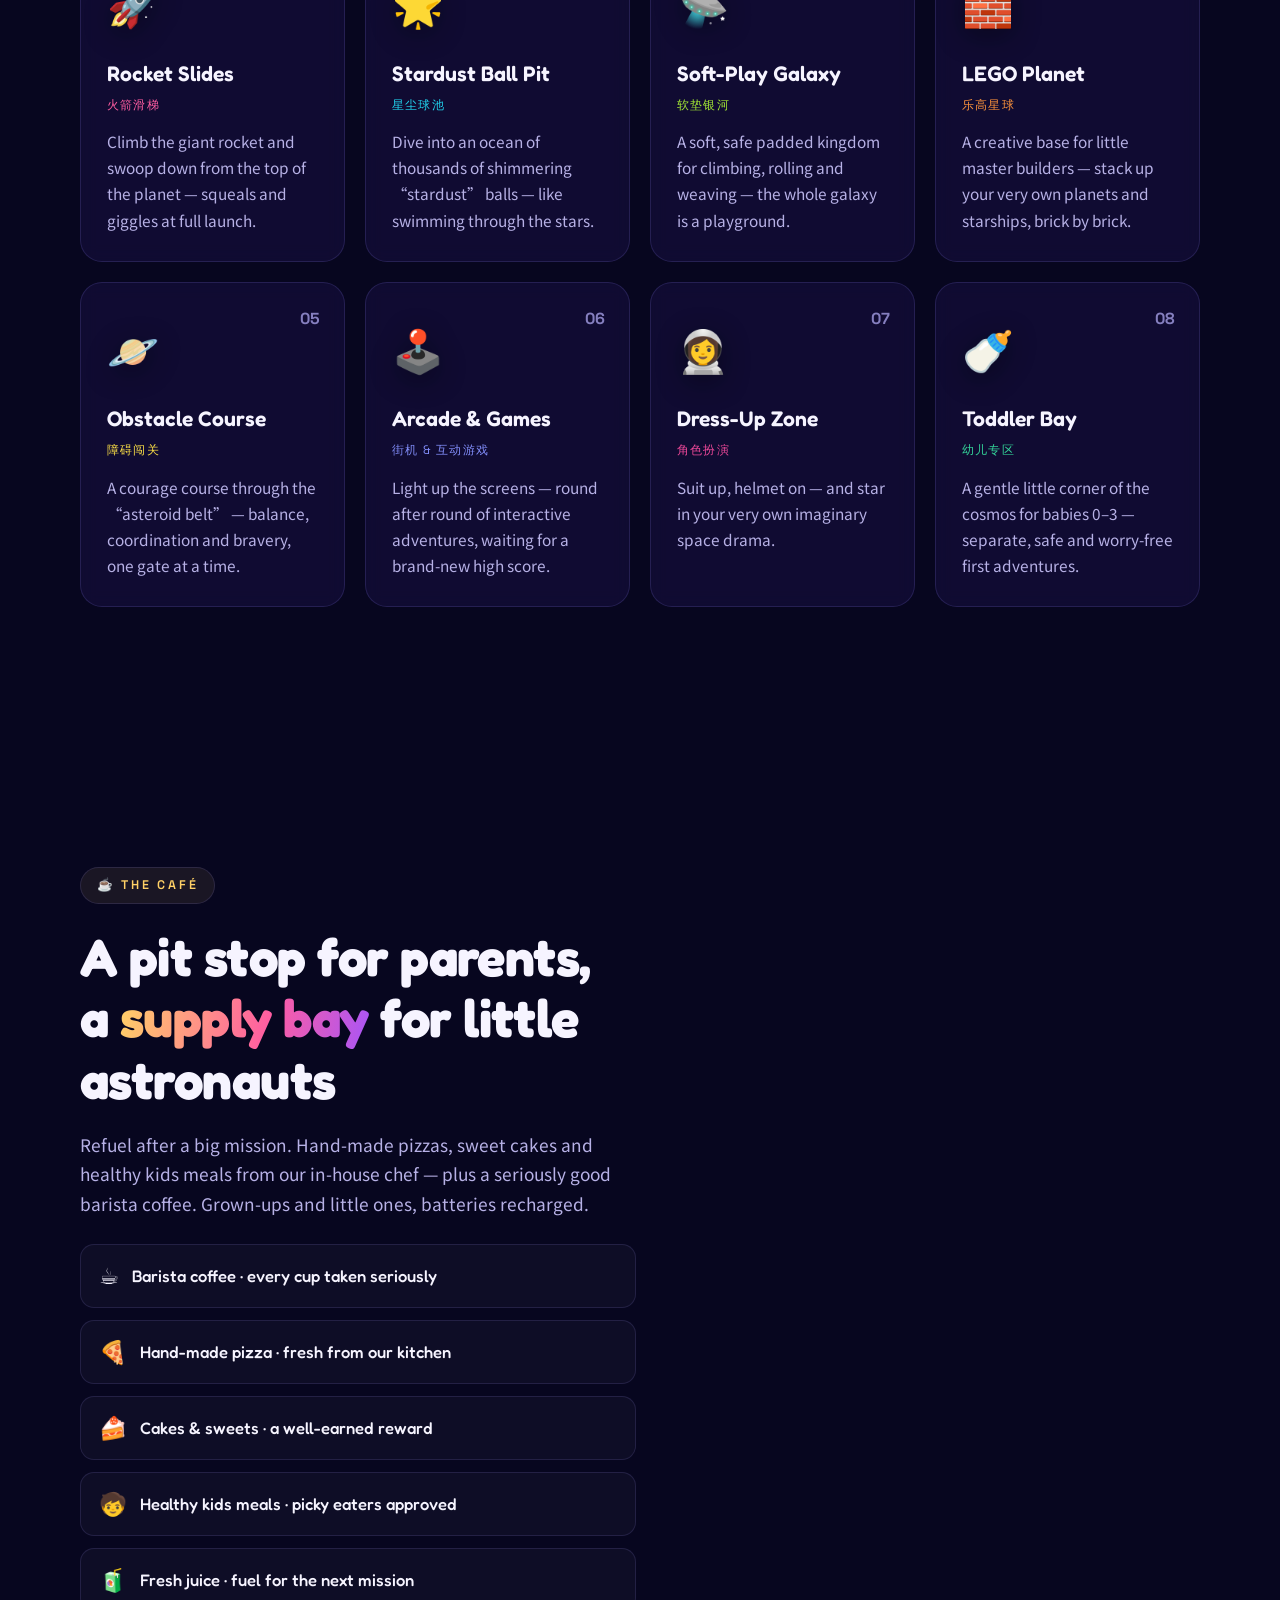
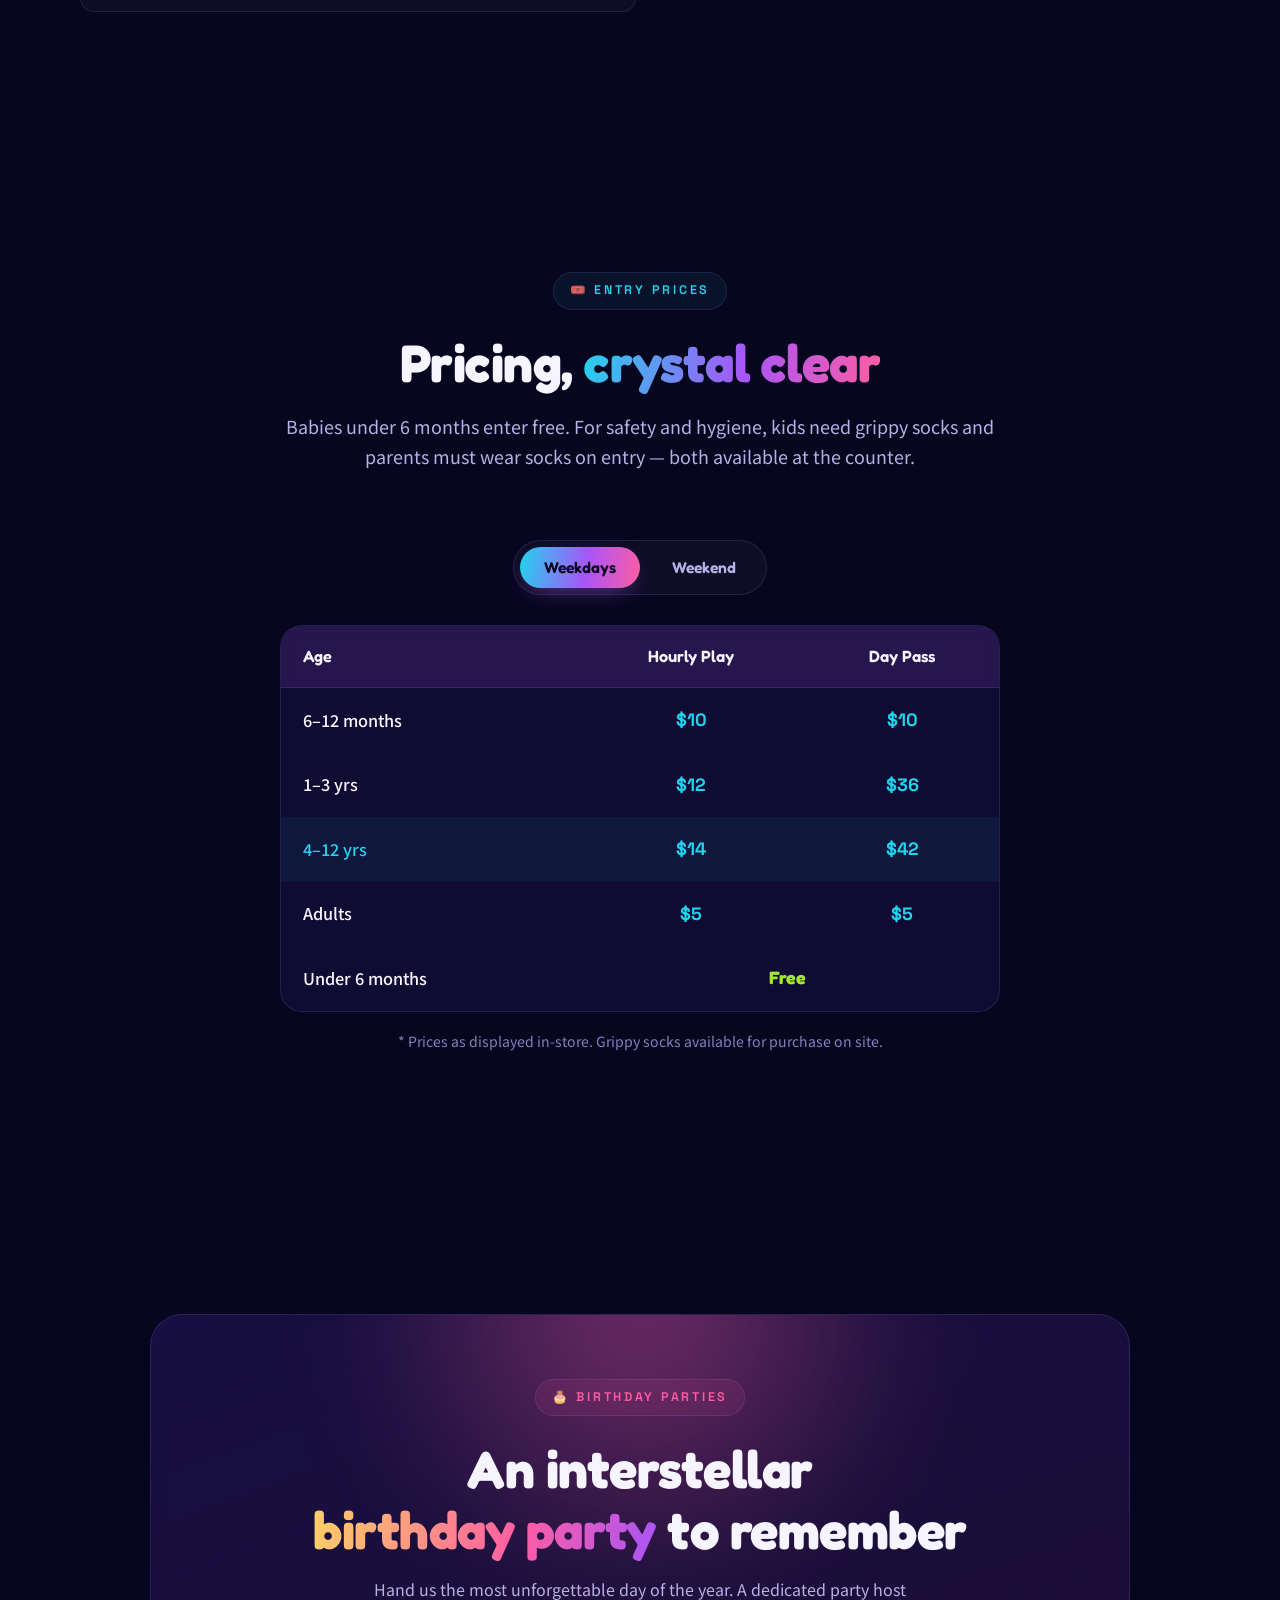
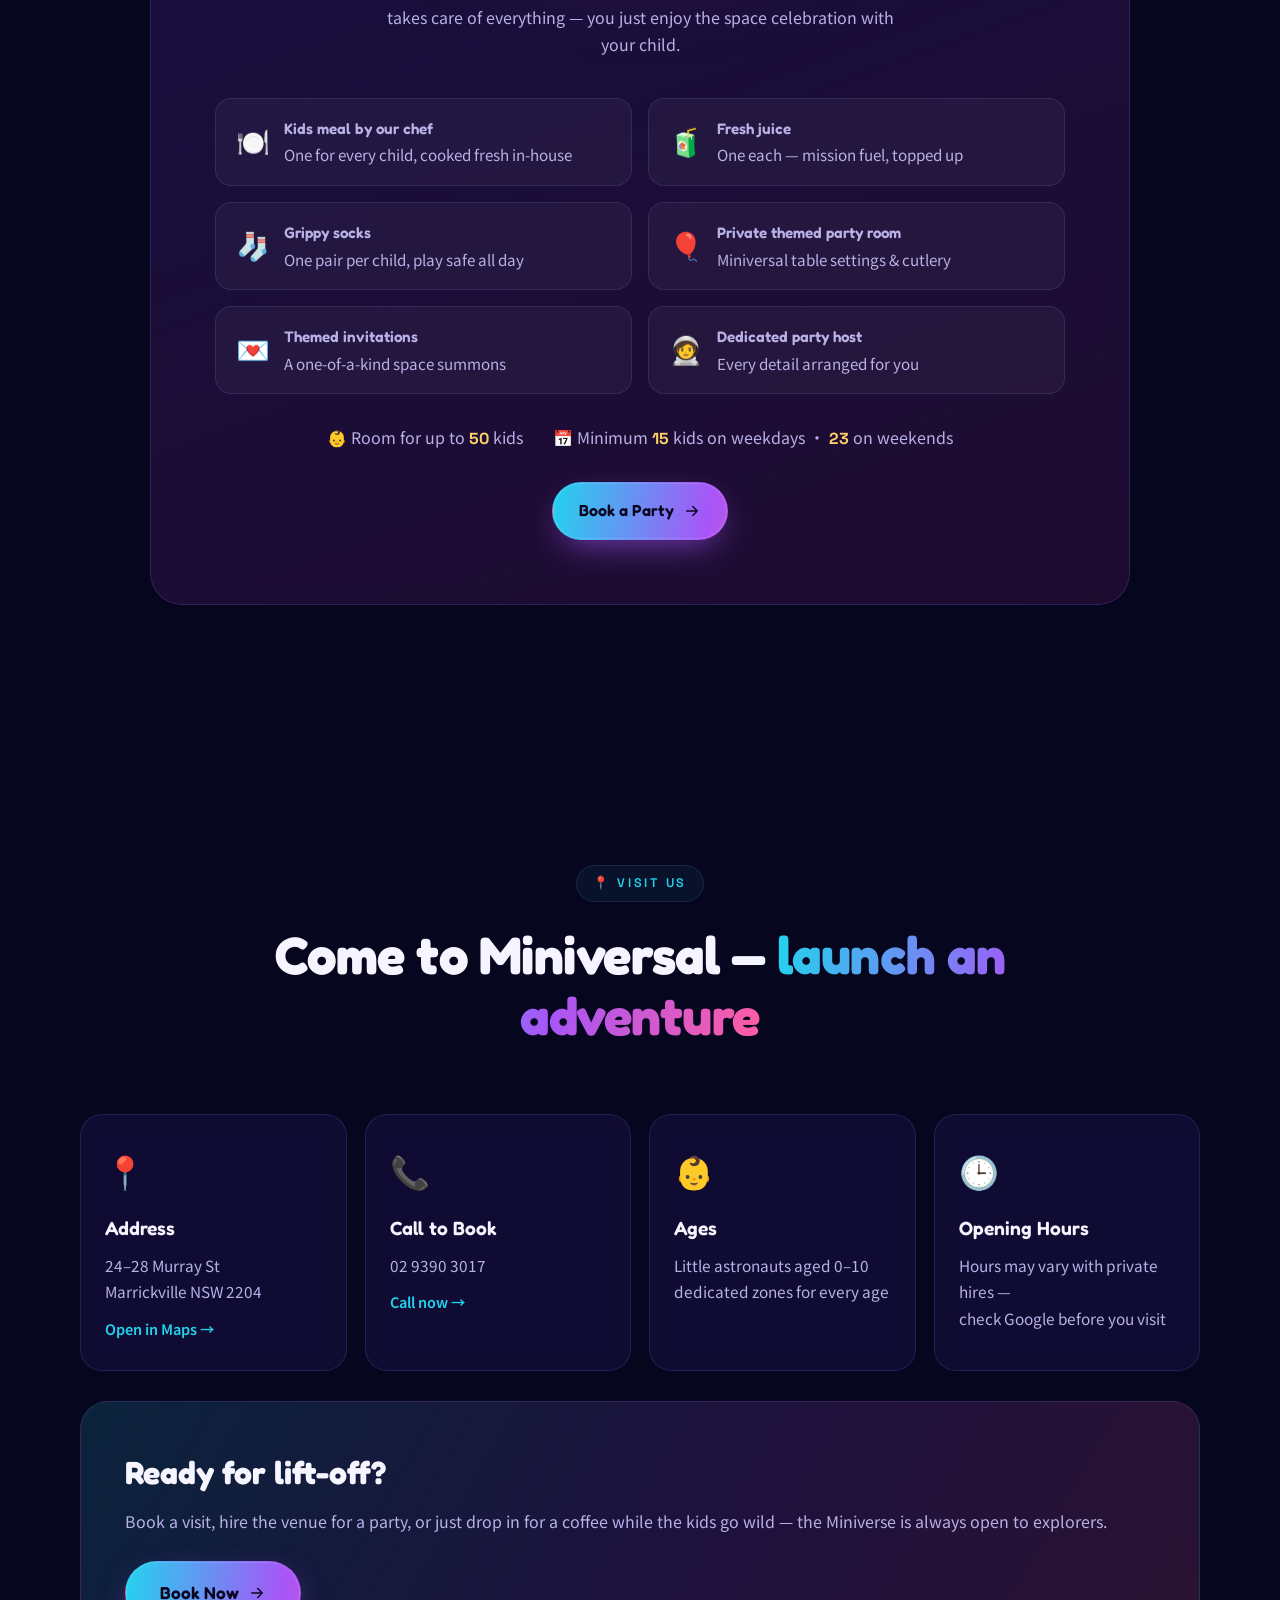
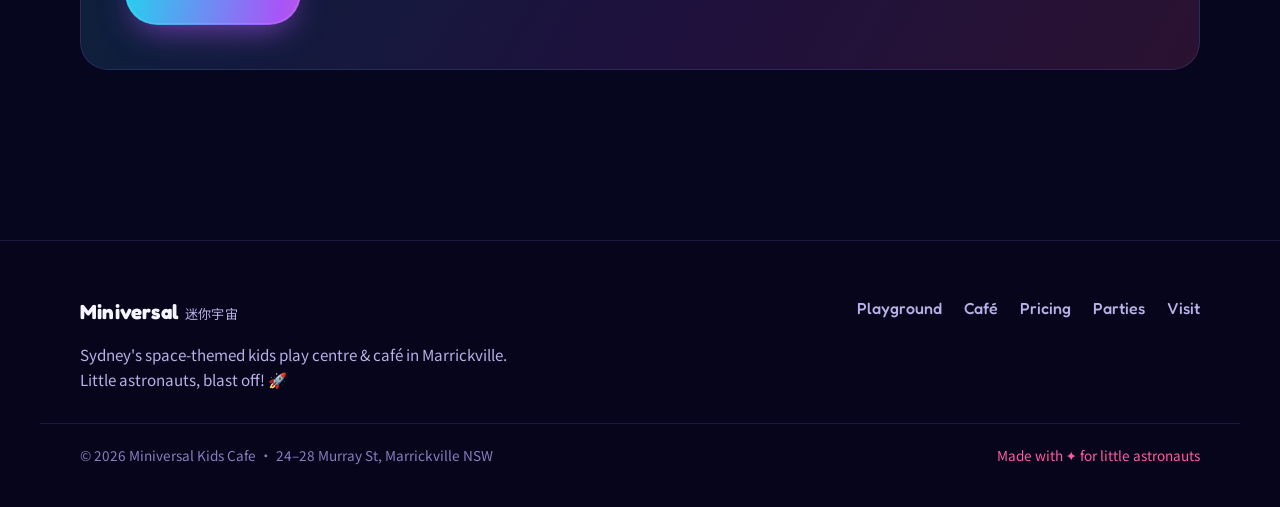
==== commit d2ba2d7d: "Serve site as mkc.html with root redirect Rename the main page from index.html to mkc.html; keep a m" ====
--- a/index.html
+++ b/index.html
@@ -2,358 +2,12 @@
 <html lang="en">
 <head>
   <meta charset="UTF-8" />
-  <meta name="viewport" content="width=device-width, initial-scale=1.0" />
-  <title>Miniversal Kids Cafe · Sydney's Space-Themed Play Centre &amp; Café | Little Astronauts, Blast Off!</title>
-  <meta name="description" content="Miniversal — Sydney's space-themed indoor play centre and café in Marrickville. Rocket slides, a stardust ball pit, a LEGO planet and soft-play galaxies for little astronauts aged 0–10, while parents sit down with a proper coffee." />
-  <meta name="theme-color" content="#07061f" />
-  <meta property="og:title" content="Miniversal Kids Cafe · Sydney's Space-Themed Play Centre" />
-  <meta property="og:description" content="Little astronauts, blast off! Rocket slides · Stardust ball pit · LEGO planet · Café." />
-  <meta property="og:type" content="website" />
-  <link rel="preconnect" href="https://fonts.googleapis.com" />
-  <link rel="preconnect" href="https://fonts.gstatic.com" crossorigin />
-  <link href="https://fonts.googleapis.com/css2?family=Fredoka:wght@400;500;600;700&family=Space+Grotesk:wght@500;600;700&family=Noto+Sans+SC:wght@300;400;500;700;900&family=Baloo+2:wght@500;600;700;800&display=swap" rel="stylesheet" />
-  <link rel="stylesheet" href="assets/css/style.css" />
-  <link rel="icon" href="data:image/svg+xml,%3Csvg xmlns='http://www.w3.org/2000/svg' viewBox='0 0 32 32'%3E%3Cdefs%3E%3ClinearGradient id='g' x1='0' y1='0' x2='1' y2='1'%3E%3Cstop offset='0' stop-color='%2322d3ee'/%3E%3Cstop offset='.5' stop-color='%23a855f7'/%3E%3Cstop offset='1' stop-color='%23ff5da2'/%3E%3C/linearGradient%3E%3C/defs%3E%3Crect width='32' height='32' rx='9' fill='%2307061f'/%3E%3Cpath d='M16 4c4 2.5 6 6.5 6 11 0 2.4-.9 4.6-2.2 6.3L16 25l-3.8-3.7A10.4 10.4 0 0 1 10 15c0-4.5 2-8.5 6-11z' fill='url(%23g)'/%3E%3Ccircle cx='16' cy='13' r='2.3' fill='%2307061f'/%3E%3C/svg%3E" />
+  <meta http-equiv="refresh" content="0; url=mkc.html" />
+  <link rel="canonical" href="mkc.html" />
+  <title>Miniversal Kids Cafe</title>
 </head>
 <body>
-  <div class="cosmos" aria-hidden="true">
-    <canvas class="cosmos__stars" id="starfield"></canvas>
-    <span class="nebula nebula--1"></span>
-    <span class="nebula nebula--2"></span>
-    <span class="nebula nebula--3"></span>
-    <div class="orbs" id="orbs"></div>
-  </div>
-  <div class="grain" aria-hidden="true"></div>
-
-  <header class="nav" id="nav">
-    <a class="nav__brand" href="#top" aria-label="Back to top">
-      <span class="nav__logo" aria-hidden="true">
-        <svg viewBox="0 0 32 32" width="34" height="34">
-          <defs>
-            <linearGradient id="navg" x1="0" y1="0" x2="1" y2="1">
-              <stop offset="0" stop-color="#22d3ee"/>
-              <stop offset=".5" stop-color="#a855f7"/>
-              <stop offset="1" stop-color="#ff5da2"/>
-            </linearGradient>
-          </defs>
-          <path d="M16 4c4 2.5 6 6.5 6 11 0 2.4-.9 4.6-2.2 6.3L16 25l-3.8-3.7A10.4 10.4 0 0 1 10 15c0-4.5 2-8.5 6-11z" fill="url(#navg)"/>
-          <circle cx="16" cy="13" r="2.3" fill="#07061f"/>
-        </svg>
-      </span>
-      <span class="nav__name">Miniversal<em>迷你宇宙</em></span>
-    </a>
-    <div class="nav__right">
-      <nav class="nav__links" aria-label="Main navigation">
-        <a href="#attractions" data-i18n="nav.playground">Playground</a>
-        <a href="#cafe" data-i18n="nav.cafe">Café</a>
-        <a href="#pricing" data-i18n="nav.pricing">Pricing</a>
-        <a href="#party" data-i18n="nav.party">Parties</a>
-        <a href="#visit" data-i18n="nav.visit">Visit</a>
-        <a href="#visit" class="nav__cta" data-i18n="nav.cta">Book a Visit</a>
-      </nav>
-      <button class="lang-btn" id="langBtn" aria-label="Switch language">中文</button>
-      <button class="nav__toggle" id="navToggle" aria-label="Open menu" aria-expanded="false">
-        <span></span><span></span><span></span>
-      </button>
-    </div>
-  </header>
-
-  <main id="top">
-    <section class="hero" id="hero">
-      <div class="hero__inner">
-        <div class="hero__copy">
-          <div class="hero__badge reveal">
-            <span class="dot"></span> <span data-i18n="hero.badge">Sydney · Marrickville · Space-Themed Play Centre &amp; Café</span>
-          </div>
-          <h1 class="hero__title">
-            <span class="reveal" style="--d:.05s" data-i18n="hero.t1">Welcome aboard</span>
-            <span class="reveal hero__brandline" style="--d:.12s" data-i18n-html="hero.t2"><span class="grad">Miniversal</span></span>
-            <span class="reveal hero__tag" style="--d:.19s" data-i18n-html="hero.t3">Little astronauts, <span class="grad grad--2">blast off!</span> 🚀</span>
-          </h1>
-          <p class="hero__sub reveal" style="--d:.27s" data-i18n-html="hero.sub">
-            Rocket slides, a stardust ball pit, a LEGO planet, soft-play galaxies…<br />
-            A whole interstellar playground for kids aged <strong>0–10</strong>.<br />
-            Little astronauts explore — parents sit down with a proper coffee.
-          </p>
-          <div class="hero__actions reveal" style="--d:.35s">
-            <a href="#visit" class="btn btn--primary">
-              <span data-i18n="hero.cta1">Book a Visit</span>
-              <svg viewBox="0 0 24 24" width="18" height="18"><path d="M5 12h14M13 6l6 6-6 6" fill="none" stroke="currentColor" stroke-width="2" stroke-linecap="round" stroke-linejoin="round"/></svg>
-            </a>
-            <a href="#attractions" class="btn btn--ghost" data-i18n="hero.cta2">See what's inside</a>
-          </div>
-          <dl class="hero__stats reveal" style="--d:.43s">
-            <div><dt data-count="10" data-prefix="0–">0</dt><dd data-i18n="hero.stat1">for every little astronaut</dd></div>
-            <div><dt data-count="8" data-suffix="+">0</dt><dd data-i18n="hero.stat2">themed play zones</dd></div>
-            <div><dt data-count="50" data-prefix="Max ">0</dt><dd data-i18n="hero.stat3">kids per birthday party</dd></div>
-          </dl>
-        </div>
-        <div class="hero__stage reveal" style="--d:.2s" aria-hidden="true">
-          <div class="rocket-scene">
-            <span class="planet planet--ring"></span>
-            <span class="planet planet--small"></span>
-            <span class="moon"></span>
-            <div class="rocket">
-              <svg viewBox="0 0 120 220" width="150" class="rocket__svg">
-                <defs>
-                  <linearGradient id="body" x1="0" y1="0" x2="1" y2="1">
-                    <stop offset="0" stop-color="#ffffff"/><stop offset="1" stop-color="#dfe6ff"/>
-                  </linearGradient>
-                  <linearGradient id="fin" x1="0" y1="0" x2="1" y2="1">
-                    <stop offset="0" stop-color="#ff5da2"/><stop offset="1" stop-color="#a855f7"/>
-                  </linearGradient>
-                  <radialGradient id="win" cx="0.4" cy="0.35" r="0.8">
-                    <stop offset="0" stop-color="#8ff3ff"/><stop offset="1" stop-color="#1f6feb"/>
-                  </radialGradient>
-                </defs>
-                <path d="M60 6c22 20 30 46 30 78 0 22-6 40-14 54H44c-8-14-14-32-14-54 0-32 8-58 30-78z" fill="url(#body)"/>
-                <path d="M30 96c-14 6-22 20-24 40 12-4 20-6 30-6z" fill="url(#fin)"/>
-                <path d="M90 96c14 6 22 20 24 40-12-4-20-6-30-6z" fill="url(#fin)"/>
-                <circle cx="60" cy="70" r="17" fill="url(#win)" stroke="#ff5da2" stroke-width="4"/>
-                <circle cx="54" cy="64" r="5" fill="#ffffff" opacity="0.85"/>
-                <path d="M44 138h32l-4 18H48z" fill="#ffd166"/>
-                <rect x="44" y="112" width="32" height="8" rx="4" fill="#a855f7"/>
-              </svg>
-              <span class="rocket__flame"></span>
-            </div>
-            <span class="spark spark--1">✦</span>
-            <span class="spark spark--2">★</span>
-            <span class="spark spark--3">✦</span>
-            <span class="spark spark--4">✧</span>
-          </div>
-        </div>
-      </div>
-      <a href="#attractions" class="hero__scroll" aria-label="Scroll down">
-        <span class="hero__mouse"></span>
-        <span class="hero__scroll-text" data-i18n="hero.scroll">SCROLL</span>
-      </a>
-    </section>
-
-    <div class="marquee" aria-hidden="true">
-      <div class="marquee__track" data-i18n-html="marquee">
-        <span>Rocket Slides</span><i>✦</i><span>Stardust Ball Pit</span><i>✦</i><span>LEGO Planet</span><i>✦</i><span>Soft-Play Galaxy</span><i>✦</i>
-        <span>Obstacle Course</span><i>✦</i><span>Arcade Games</span><i>✦</i><span>Dress-Ups</span><i>✦</i><span>Barista Coffee</span><i>✦</i>
-        <span>Rocket Slides</span><i>✦</i><span>Stardust Ball Pit</span><i>✦</i><span>LEGO Planet</span><i>✦</i><span>Soft-Play Galaxy</span><i>✦</i>
-        <span>Obstacle Course</span><i>✦</i><span>Arcade Games</span><i>✦</i><span>Dress-Ups</span><i>✦</i><span>Barista Coffee</span><i>✦</i>
-      </div>
-    </div>
-
-    <section class="section attractions" id="attractions">
-      <div class="section__head reveal">
-        <span class="eyebrow" data-i18n="play.eyebrow">✦ THE PLAYGROUND</span>
-        <h2 data-i18n-html="play.h2">Eight themed zones —<br />a whole universe <span class="grad">made for kids</span></h2>
-        <p data-i18n="play.p">From the launch pad to the stardust sea, every corner is built for curiosity — safe, spotless and sanitised throughout the day, so kids play hard and parents relax.</p>
-      </div>
-      <div class="cards">
-        <article class="card reveal" style="--d:.04s;--g1:#ff5da2;--g2:#a855f7">
-          <span class="card__emoji">🚀</span>
-          <span class="card__num">01</span>
-          <h3 data-i18n="c1.h">Rocket Slides</h3><span class="card__en" data-i18n="c1.s">火箭滑梯</span>
-          <p data-i18n="c1.p">Climb the giant rocket and swoop down from the top of the planet — squeals and giggles at full launch.</p>
-        </article>
-        <article class="card reveal" style="--d:.09s;--g1:#22d3ee;--g2:#6366f1">
-          <span class="card__emoji">🌟</span>
-          <span class="card__num">02</span>
-          <h3 data-i18n="c2.h">Stardust Ball Pit</h3><span class="card__en" data-i18n="c2.s">星尘球池</span>
-          <p data-i18n="c2.p">Dive into an ocean of thousands of shimmering “stardust” balls — like swimming through the stars.</p>
-        </article>
-        <article class="card reveal" style="--d:.14s;--g1:#a3e635;--g2:#22d3ee">
-          <span class="card__emoji">🛸</span>
-          <span class="card__num">03</span>
-          <h3 data-i18n="c3.h">Soft-Play Galaxy</h3><span class="card__en" data-i18n="c3.s">软垫银河</span>
-          <p data-i18n="c3.p">A soft, safe padded kingdom for climbing, rolling and weaving — the whole galaxy is a playground.</p>
-        </article>
-        <article class="card reveal" style="--d:.19s;--g1:#fb923c;--g2:#ff5da2">
-          <span class="card__emoji">🧱</span>
-          <span class="card__num">04</span>
-          <h3 data-i18n="c4.h">LEGO Planet</h3><span class="card__en" data-i18n="c4.s">乐高星球</span>
-          <p data-i18n="c4.p">A creative base for little master builders — stack up your very own planets and starships, brick by brick.</p>
-        </article>
-        <article class="card reveal" style="--d:.24s;--g1:#fde047;--g2:#fb923c">
-          <span class="card__emoji">🪐</span>
-          <span class="card__num">05</span>
-          <h3 data-i18n="c5.h">Obstacle Course</h3><span class="card__en" data-i18n="c5.s">障碍闯关</span>
-          <p data-i18n="c5.p">A courage course through the “asteroid belt” — balance, coordination and bravery, one gate at a time.</p>
-        </article>
-        <article class="card reveal" style="--d:.29s;--g1:#818cf8;--g2:#22d3ee">
-          <span class="card__emoji">🕹️</span>
-          <span class="card__num">06</span>
-          <h3 data-i18n="c6.h">Arcade &amp; Games</h3><span class="card__en" data-i18n="c6.s">街机 &amp; 互动游戏</span>
-          <p data-i18n="c6.p">Light up the screens — round after round of interactive adventures, waiting for a brand-new high score.</p>
-        </article>
-        <article class="card reveal" style="--d:.34s;--g1:#ec4899;--g2:#f59e0b">
-          <span class="card__emoji">👩‍🚀</span>
-          <span class="card__num">07</span>
-          <h3 data-i18n="c7.h">Dress-Up Zone</h3><span class="card__en" data-i18n="c7.s">角色扮演</span>
-          <p data-i18n="c7.p">Suit up, helmet on — and star in your very own imaginary space drama.</p>
-        </article>
-        <article class="card reveal" style="--d:.39s;--g1:#34d399;--g2:#22d3ee">
-          <span class="card__emoji">🍼</span>
-          <span class="card__num">08</span>
-          <h3 data-i18n="c8.h">Toddler Bay</h3><span class="card__en" data-i18n="c8.s">幼儿专区</span>
-          <p data-i18n="c8.p">A gentle little corner of the cosmos for babies 0–3 — separate, safe and worry-free first adventures.</p>
-        </article>
-      </div>
-    </section>
-
-    <section class="section cafe" id="cafe">
-      <div class="cafe__grid">
-        <div class="cafe__copy reveal">
-          <span class="eyebrow" data-i18n="cafe.eyebrow">☕ THE CAFÉ</span>
-          <h2 data-i18n-html="cafe.h2">A pit stop for parents,<br />a <span class="grad grad--2">supply bay</span> for little astronauts</h2>
-          <p data-i18n="cafe.p">Refuel after a big mission. Hand-made pizzas, sweet cakes and healthy kids meals from our in-house chef — plus a seriously good barista coffee. Grown-ups and little ones, batteries recharged.</p>
-          <ul class="cafe__list">
-            <li data-i18n-html="cafe.l1"><span>☕</span> Barista coffee · every cup taken seriously</li>
-            <li data-i18n-html="cafe.l2"><span>🍕</span> Hand-made pizza · fresh from our kitchen</li>
-            <li data-i18n-html="cafe.l3"><span>🍰</span> Cakes &amp; sweets · a well-earned reward</li>
-            <li data-i18n-html="cafe.l4"><span>🧒</span> Healthy kids meals · picky eaters approved</li>
-            <li data-i18n-html="cafe.l5"><span>🧃</span> Fresh juice · fuel for the next mission</li>
-          </ul>
-        </div>
-        <div class="cafe__cards reveal" style="--d:.12s" aria-hidden="true">
-          <div class="treat treat--a"><span>☕</span><b>Coffee</b></div>
-          <div class="treat treat--b"><span>🍕</span><b>Pizza</b></div>
-          <div class="treat treat--c"><span>🍰</span><b>Cake</b></div>
-          <div class="treat treat--d"><span>🧃</span><b>Juice</b></div>
-        </div>
-      </div>
-    </section>
-
-    <section class="section pricing" id="pricing">
-      <div class="section__head reveal">
-        <span class="eyebrow" data-i18n="price.eyebrow">🎟️ ENTRY PRICES</span>
-        <h2 data-i18n-html="price.h2">Pricing, <span class="grad">crystal clear</span></h2>
-        <p data-i18n="price.p">Babies under 6 months enter free. For safety and hygiene, kids need grippy socks and parents must wear socks on entry — both available at the counter.</p>
-      </div>
-      <div class="price-toggle reveal">
-        <button class="price-toggle__btn is-active" data-day="week" data-i18n="price.week">Weekdays</button>
-        <button class="price-toggle__btn" data-day="weekend" data-i18n="price.weekend">Weekend</button>
-      </div>
-      <div class="price-panels reveal" style="--d:.08s">
-        <div class="price-panel is-active" data-panel="week">
-          <table class="price-table">
-            <thead>
-              <tr><th data-i18n="price.h.age">Age</th><th data-i18n="price.h.hourly">Hourly Play</th><th data-i18n="price.h.day">Day Pass</th></tr>
-            </thead>
-            <tbody>
-              <tr><td data-i18n="price.r1">6–12 months</td><td>$10</td><td>$10</td></tr>
-              <tr><td data-i18n="price.r2">1–3 yrs</td><td>$12</td><td>$36</td></tr>
-              <tr class="is-hero"><td data-i18n="price.r3">4–12 yrs</td><td>$14</td><td>$42</td></tr>
-              <tr><td data-i18n="price.r4">Adults</td><td>$5</td><td>$5</td></tr>
-              <tr><td data-i18n="price.r5">Under 6 months</td><td colspan="2" class="price-free" data-i18n="price.free">Free</td></tr>
-            </tbody>
-          </table>
-        </div>
-        <div class="price-panel" data-panel="weekend">
-          <table class="price-table">
-            <thead>
-              <tr><th data-i18n="price.h.age">Age</th><th data-i18n="price.h.hourly">Hourly Play</th><th data-i18n="price.h.day">Day Pass</th></tr>
-            </thead>
-            <tbody>
-              <tr><td data-i18n="price.r1">6–12 months</td><td>$12</td><td>$12</td></tr>
-              <tr><td data-i18n="price.r2">1–3 yrs</td><td>$14</td><td>$42</td></tr>
-              <tr class="is-hero"><td data-i18n="price.r3">4–12 yrs</td><td>$16</td><td>$48</td></tr>
-              <tr><td data-i18n="price.r4">Adults</td><td>$5</td><td>$5</td></tr>
-              <tr><td data-i18n="price.r5">Under 6 months</td><td colspan="2" class="price-free" data-i18n="price.free">Free</td></tr>
-            </tbody>
-          </table>
-        </div>
-      </div>
-      <p class="price-note reveal" data-i18n="price.note">* Prices as displayed in-store. Grippy socks available for purchase on site.</p>
-    </section>
-
-    <section class="section party" id="party">
-      <div class="party__card reveal">
-        <div class="party__glow" aria-hidden="true"></div>
-        <div class="party__head">
-          <span class="eyebrow" data-i18n="party.eyebrow">🎂 BIRTHDAY PARTIES</span>
-          <h2 data-i18n-html="party.h2">An interstellar<br /><span class="grad grad--2">birthday party</span> to remember</h2>
-          <p data-i18n="party.p">Hand us the most unforgettable day of the year. A dedicated party host takes care of everything — you just enjoy the space celebration with your child.</p>
-        </div>
-        <ul class="party__list">
-          <li><span class="party__ic">🍽️</span><div data-i18n-html="party.l1"><b>Kids meal by our chef</b>One for every child, cooked fresh in-house</div></li>
-          <li><span class="party__ic">🧃</span><div data-i18n-html="party.l2"><b>Fresh juice</b>One each — mission fuel, topped up</div></li>
-          <li><span class="party__ic">🧦</span><div data-i18n-html="party.l3"><b>Grippy socks</b>One pair per child, play safe all day</div></li>
-          <li><span class="party__ic">🎈</span><div data-i18n-html="party.l4"><b>Private themed party room</b>Miniversal table settings &amp; cutlery</div></li>
-          <li><span class="party__ic">💌</span><div data-i18n-html="party.l5"><b>Themed invitations</b>A one-of-a-kind space summons</div></li>
-          <li><span class="party__ic">🧑‍🚀</span><div data-i18n-html="party.l6"><b>Dedicated party host</b>Every detail arranged for you</div></li>
-        </ul>
-        <div class="party__meta">
-          <span data-i18n-html="party.m1">👶 Room for up to <strong>50</strong> kids</span>
-          <span data-i18n-html="party.m2">📅 Minimum <strong>15</strong> kids on weekdays · <strong>23</strong> on weekends</span>
-        </div>
-        <div class="party__cta">
-          <a href="tel:+61293903017" class="btn btn--primary"><span data-i18n="party.cta">Book a Party</span>
-            <svg viewBox="0 0 24 24" width="18" height="18"><path d="M5 12h14M13 6l6 6-6 6" fill="none" stroke="currentColor" stroke-width="2" stroke-linecap="round" stroke-linejoin="round"/></svg>
-          </a>
-        </div>
-      </div>
-    </section>
-
-    <section class="section visit" id="visit">
-      <div class="section__head reveal">
-        <span class="eyebrow" data-i18n="visit.eyebrow">📍 VISIT US</span>
-        <h2 data-i18n-html="visit.h2">Come to Miniversal — <span class="grad">launch an adventure</span></h2>
-      </div>
-      <div class="visit__grid">
-        <a class="visit__item reveal" href="https://maps.google.com/?q=24-28+Murray+St+Marrickville+NSW+2204" target="_blank" rel="noopener">
-          <span class="visit__ic">📍</span>
-          <h3 data-i18n="visit.i1h">Address</h3>
-          <p data-i18n-html="visit.i1p">24–28 Murray St<br />Marrickville NSW 2204</p>
-          <span class="visit__link" data-i18n="visit.i1l">Open in Maps →</span>
-        </a>
-        <a class="visit__item reveal" style="--d:.08s" href="tel:+61293903017">
-          <span class="visit__ic">📞</span>
-          <h3 data-i18n="visit.i2h">Call to Book</h3>
-          <p>02 9390 3017</p>
-          <span class="visit__link" data-i18n="visit.i2l">Call now →</span>
-        </a>
-        <div class="visit__item reveal" style="--d:.16s">
-          <span class="visit__ic">👶</span>
-          <h3 data-i18n="visit.i3h">Ages</h3>
-          <p data-i18n-html="visit.i3p">Little astronauts aged 0–10<br />dedicated zones for every age</p>
-        </div>
-        <div class="visit__item reveal" style="--d:.24s">
-          <span class="visit__ic">🕒</span>
-          <h3 data-i18n="visit.i4h">Opening Hours</h3>
-          <p data-i18n-html="visit.i4p">Hours may vary with private hires —<br />check Google before you visit</p>
-        </div>
-      </div>
-      <div class="visit__banner reveal">
-        <div>
-          <h3 data-i18n="visit.bh">Ready for lift-off?</h3>
-          <p data-i18n="visit.bp">Book a visit, hire the venue for a party, or just drop in for a coffee while the kids go wild — the Miniverse is always open to explorers.</p>
-        </div>
-        <a href="tel:+61293903017" class="btn btn--primary btn--lg"><span data-i18n="visit.bcta">Book Now</span>
-          <svg viewBox="0 0 24 24" width="18" height="18"><path d="M5 12h14M13 6l6 6-6 6" fill="none" stroke="currentColor" stroke-width="2" stroke-linecap="round" stroke-linejoin="round"/></svg>
-        </a>
-      </div>
-    </section>
-  </main>
-
-  <footer class="footer">
-    <div class="footer__inner">
-      <div class="footer__brand">
-        <span class="nav__name">Miniversal<em>迷你宇宙</em></span>
-        <p data-i18n-html="footer.p">Sydney's space-themed kids play centre &amp; café in Marrickville.<br />Little astronauts, blast off! 🚀</p>
-      </div>
-      <nav class="footer__nav" aria-label="Footer navigation">
-        <a href="#attractions" data-i18n="nav.playground">Playground</a>
-        <a href="#cafe" data-i18n="nav.cafe">Café</a>
-        <a href="#pricing" data-i18n="nav.pricing">Pricing</a>
-        <a href="#party" data-i18n="nav.party">Parties</a>
-        <a href="#visit" data-i18n="nav.visit">Visit</a>
-      </nav>
-    </div>
-    <div class="footer__bottom">
-      <span>© <span id="year">2026</span> Miniversal Kids Cafe · 24–28 Murray St, Marrickville NSW</span>
-      <span class="footer__made" data-i18n="footer.made">Made with ✦ for little astronauts</span>
-    </div>
-  </footer>
-
-  <script src="assets/js/starfield.js" defer></script>
-  <script src="assets/js/i18n.js" defer></script>
-  <script src="assets/js/main.js" defer></script>
-  <script src="assets/js/bgm.js" defer></script>
+  <p><a href="mkc.html">Continue to Miniversal →</a></p>
+  <script>location.replace('mkc.html');</script>
 </body>
 </html>
